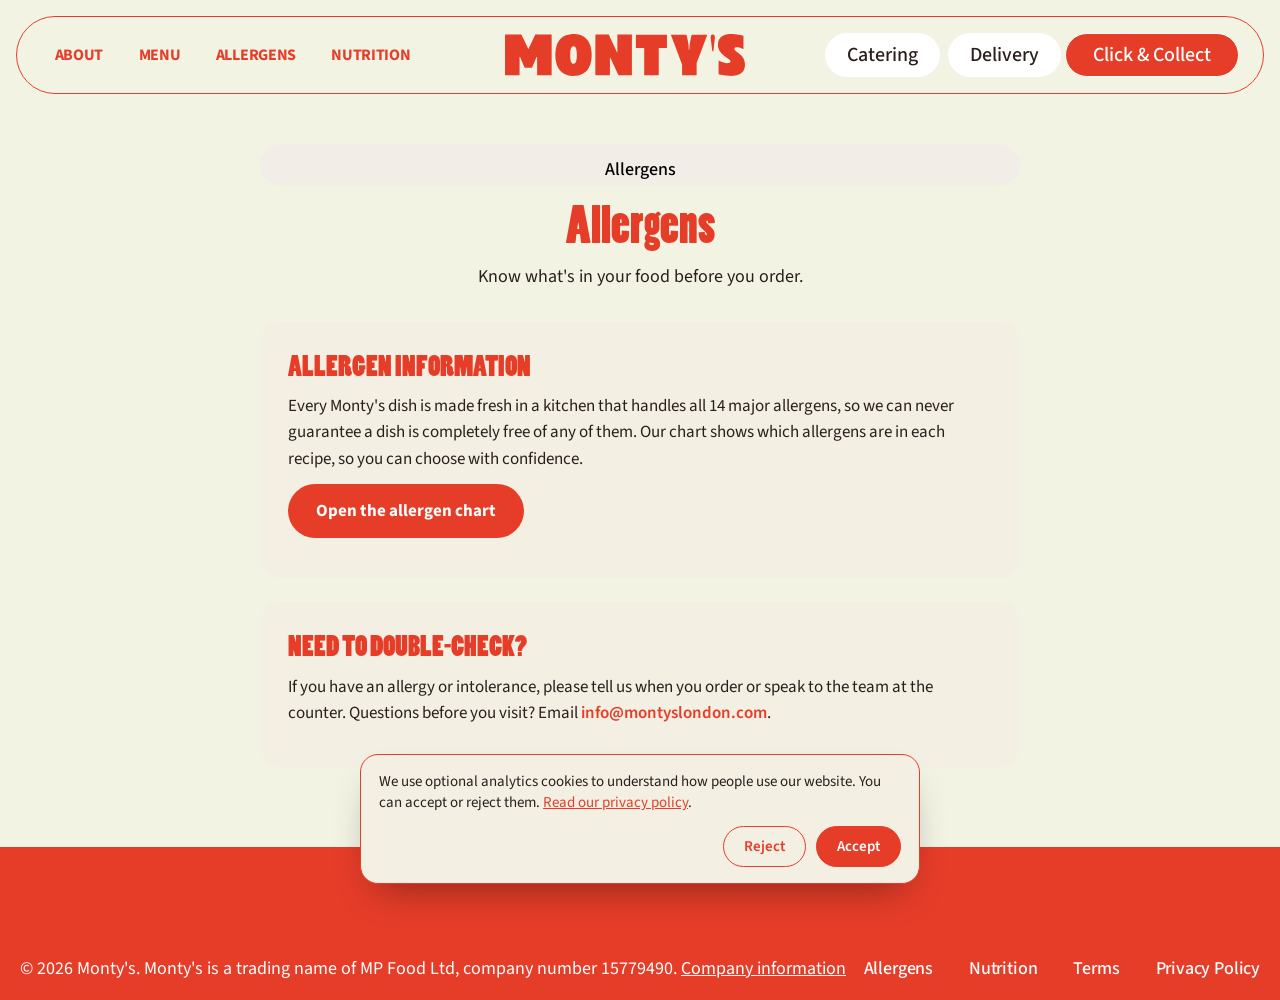
==== allergens/index.html @ e6eb2be4 "Menu cards: uniform text area per tab, no clipping; Protein Box names per canon Co-Authored-By: Clau" ====
<!DOCTYPE html><!-- Last Published: Fri Oct 02 2026 08:42:16 GMT+0000 (Coordinated Universal Time) --><html data-wf-domain="www.montyslondon.com" data-wf-page="6a4a8c13bf274d9b9eeff1fe" data-wf-site="6a4a8c11bf274d9b9eeff109" lang="en-GB"><head><meta charset="utf-8"/><link href="https://cdn.prod.website-files.com" rel="preconnect" crossorigin="anonymous"/><title>Allergens | Monty's London</title><meta content="Allergens | Monty's London" property="og:title"/><meta content="../assets/6a6286821e872b9a46ea1bc5_home-image.webp" property="og:image"/><meta content="Allergens | Monty's London" name="twitter:title"/><meta content="../assets/6a6286821e872b9a46ea1bc5_home-image.webp" name="twitter:image"/><meta content="width=device-width, initial-scale=1" name="viewport"/><link href="../css/montys-05b04e.shared.03fed3ed0.css" rel="stylesheet" type="text/css" crossorigin="anonymous"/><link href="https://fonts.googleapis.com" rel="preconnect"/><link href="https://fonts.gstatic.com" rel="preconnect" crossorigin="anonymous"/><script src="../js/webfont.js" type="text/javascript"></script><script type="text/javascript">WebFont.load({  google: {    families: ["Lora:300,400,500,600,700","Source Sans 3:300,400,500,600,700"]  }});</script><script type="text/javascript">!function(o,c){var n=c.documentElement,t=" w-mod-";n.className+=t+"js",("ontouchstart"in o||o.DocumentTouch&&c instanceof DocumentTouch)&&(n.className+=t+"touch")}(window,document);</script><link href="../assets/6a6284d49a79cf4764ff0b6f_fav.jpg" rel="icon" type="image/png" sizes="32x32" media="(prefers-color-scheme: light)"/><link href="../assets/6a6284d49a79cf4764ff0b6f_fav.jpg" rel="icon" type="image/png" sizes="32x32" media="(prefers-color-scheme: dark)"/><link href="../assets/6a6284d4b8faf139766be2f3_fav.jpg" rel="icon" type="image/png" sizes="48x48"/><link href="../assets/6a6284d41afa7e29f4d87898_fav.jpg" rel="apple-touch-icon" sizes="180x180"/><link href="../assets/6a6284d46aa575c0565fce74_fav.jpg" rel="icon" type="image/png" sizes="192x192"/><link href="../assets/6a6284d4532ec1dfcaa7101c_fav.jpg" rel="icon" type="image/png" sizes="512x512"/><!-- Google tag (gtag.js) -->
<script src="../js/montys-consent.js" defer></script>



<link rel="stylesheet" href="../css/lenis.css"><link rel="stylesheet" href="../css/montys-redesign.css?v=19">
<style>.montys-mail{color:inherit!important;text-decoration:underline}a[href^="https://421737966777399074"] .button-text{white-space:nowrap}</style><link rel="canonical" href="https://www.montyslondon.com/allergens/"/><meta name="description" content="Allergen information for every Monty's bowl, box and ciabatta, with a link to the full allergen chart."/><style>:root{--m-ink:#2A1F1D;--m-red:#E63D29;--m-body:"Source Sans 3",system-ui,sans-serif;--m-display:Poplar,Tahoma,sans-serif}.mp-head .tag-wrapper{margin-bottom:14px}body{background:#fff}.mp-section{padding-bottom:56px}
.mp-head{text-align:center;max-width:760px;margin:0 auto;padding:24px 0 8px}.mp-h1{color:#E63D29!important}.mp-sub{font-family:var(--m-body);font-size:18px;line-height:1.5;color:var(--m-ink);margin:12px 0 0}
.mp-card{max-width:760px;margin:24px auto;background:#F3EFE2;border-radius:20px;padding:28px 28px;font-family:var(--m-body);color:var(--m-ink);font-size:17px;line-height:1.55}.mp-card h2{font-family:var(--m-display);color:#E63D29;font-size:28px;margin:0 0 10px;font-weight:400;text-transform:uppercase}.mp-card p{margin:0 0 12px}.mp-card a.mp-btn{display:inline-block;background:#E63D29;color:#fff;font-weight:700;padding:14px 28px;border-radius:999px;text-decoration:none}.mp-card a.mp-btn:hover{background:#2A1F1D}.mp-mail{color:#E63D29;font-weight:600}</style></head><body><div class="page-wrapper"><div data-collapse="medium" data-animation="default" data-duration="400" data-w-id="f897f26a-8546-247b-b4a8-d0c3ef27128e" data-easing="ease" data-easing2="ease" role="banner" class="navber w-nav"><div class="nav-link-block"><nav role="navigation" class="nav-menu w-nav-menu"><div class="nav-menu-wrp"><a href="../#About" class="nav-link w-nav-link">About</a><a href="../#Menu" class="nav-link w-nav-link">Menu</a><a href="../allergens/" class="nav-link w-nav-link">Allergens</a><a href="../nutrition/" class="nav-link w-nav-link">Nutrition</a><div class="nav-button-wrapper is-mobile-copy"><a button="" data-w-id="8ba81a5c-acad-8680-7c35-f637f0497284" href="https://montys.slerp.com/order/browse" target="_blank" class="primary-button border-white-7 w-inline-block"><div class="button-text-wrp border-white-8"><div button-text="" class="button-text border-white-9">Catering</div></div></a><a button="" href="https://deliveroo.co.uk/menu/london/bankside/montys-southwark-street" target="_blank" class="primary-button border-white-7 w-inline-block"><div class="button-text-wrp border-white-8"><div button-text="" class="button-text border-white-9">Delivery</div></div></a></div></div></nav><div class="nav-left-wrapper"><a href="../" aria-label="Nav Logo Link" class="nav-link w-inline-block"><img loading="lazy" src="../assets/6a4e0a01f6770c232abd76d9_Logo.svg" alt="" class="nav-logo"/></a></div><div class="nav-right-wrapper"><div class="nav-button-wrapper"><a button="" data-w-id="66686d3c-4f2f-c1f3-4b31-8f0039542478" href="https://montys.slerp.com/order/browse" target="_blank" class="primary-button border-white-4 w-inline-block"><div class="button-text-wrp border-white-5"><div button-text="" class="button-text border-white-6">Catering</div></div></a><a button="" href="https://deliveroo.co.uk/menu/london/bankside/montys-southwark-street" target="_blank" class="primary-button border-white-4 w-inline-block"><div class="button-text-wrp border-white-5"><div button-text="" class="button-text border-white-6">Delivery</div></div></a></div><div><a button="" data-w-id="f897f26a-8546-247b-b4a8-d0c3ef2712a6" href="https://421737966777399074.square.site/" target="_blank" class="catering-button border-white w-inline-block"><div class="button-text-wrp border-white-2"><div button-text="" class="button-text border-white-3">Click &amp; Collect</div></div></a></div><div class="hamburger w-nav-button"><div class="top-bar"></div><div class="middle-bar"></div><div class="bottom-bar"></div></div></div></div></div><section class="hero-section"><div class="container"><div class="mp-head"><div class="tag-wrapper"><div class="text-m weight-medium">Allergens</div></div><h1 class="heading-style-01 mp-h1">Allergens</h1><p class="mp-sub">Know what's in your food before you order.</p></div></div></section><section class="mp-section"><div class="container"><div class="mp-card"><h2>Allergen information</h2><p>Every Monty's dish is made fresh in a kitchen that handles all 14 major allergens, so we can never guarantee a dish is completely free of any of them. Our chart shows which allergens are in each recipe, so you can choose with confidence.</p><p><a class="mp-btn" href="https://mopsmanual.github.io/Montys-allergen/" target="_blank" rel="noopener">Open the allergen chart</a></p></div><div class="mp-card"><h2>Need to double-check?</h2><p>If you have an allergy or intolerance, please tell us when you order or speak to the team at the counter. Questions before you visit? Email <a class="mp-mail" href="mailto:info@montyslondon.com">info@montyslondon.com</a>.</p></div></div></section></div><section class="footer-section"><div class="footer-main-block"><div class="footer_bottom-wrapper"><div id="w-node-_11acf7ae-c5a6-b0e9-065a-ee93a761439f-9eeff1fe" class="footer_credit-text">© 2026 Monty&#x27;s. Monty&#x27;s is a trading name of MP Food Ltd, company number 15779490. <a href="../utility-pages/legal/#company" class="montys-mail">Company information</a></div><div class="w-layout-grid footer_legal-list"><a href="../allergens/" class="footer-link bottom">Allergens</a><a href="../nutrition/" class="footer-link bottom">Nutrition</a><a href="../utility-pages/legal/#terms" class="footer-link bottom">Terms</a><a href="../utility-pages/legal/#privacy" class="footer-link bottom">Privacy Policy</a></div></div></div></section><script src="../js/8e987863_jquery-3.5.1.min.dc5e7f18c8.js" type="text/javascript" crossorigin="anonymous"></script><script src="../js/montys-05b04e.schunk.b243a97fed2d3524.js" type="text/javascript" crossorigin="anonymous"></script><script src="../js/montys-05b04e.schunk.718334b2ad76886c.js" type="text/javascript" crossorigin="anonymous"></script><script src="../js/montys-05b04e.df7af130.8a123171f4dd056c.js" type="text/javascript" crossorigin="anonymous"></script><script src="../js/lenis.min.js"></script>

<script>
// Initialize Lenis
const lenis = new Lenis({
	lerp: 0.1,
});

// Listen for the scroll event and log the event data
lenis.on('scroll', (e) => {
  console.log(e);
});

// Use requestAnimationFrame to continuously update the scroll
function raf(time) {
  lenis.raf(time);
  requestAnimationFrame(raf);
}

requestAnimationFrame(raf);
</script>
</body></html>
---- css/montys-05b04e.shared.03fed3ed0.css ----
html {
  -webkit-text-size-adjust: 100%;
  -ms-text-size-adjust: 100%;
  font-family: sans-serif;
}

body {
  margin: 0;
}

article, aside, details, figcaption, figure, footer, header, hgroup, main, menu, nav, section, summary {
  display: block;
}

audio, canvas, progress, video {
  vertical-align: baseline;
  display: inline-block;
}

audio:not([controls]) {
  height: 0;
  display: none;
}

[hidden], template {
  display: none;
}

a {
  background-color: #0000;
}

a:active, a:hover {
  outline: 0;
}

abbr[title] {
  border-bottom: 1px dotted;
}

b, strong {
  font-weight: bold;
}

dfn {
  font-style: italic;
}

h1 {
  margin: .67em 0;
  font-size: 2em;
}

mark {
  color: #000;
  background: #ff0;
}

small {
  font-size: 80%;
}

sub, sup {
  vertical-align: baseline;
  font-size: 75%;
  line-height: 0;
  position: relative;
}

sup {
  top: -.5em;
}

sub {
  bottom: -.25em;
}

img {
  border: 0;
}

svg:not(:root) {
  overflow: hidden;
}

hr {
  box-sizing: content-box;
  height: 0;
}

pre {
  overflow: auto;
}

code, kbd, pre, samp {
  font-family: monospace;
  font-size: 1em;
}

button, input, optgroup, select, textarea {
  color: inherit;
  font: inherit;
  margin: 0;
}

button {
  overflow: visible;
}

button, select {
  text-transform: none;
}

button, html input[type="button"], input[type="reset"] {
  -webkit-appearance: button;
  cursor: pointer;
}

button[disabled], html input[disabled] {
  cursor: default;
}

button::-moz-focus-inner, input::-moz-focus-inner {
  border: 0;
  padding: 0;
}

input {
  line-height: normal;
}

input[type="checkbox"], input[type="radio"] {
  box-sizing: border-box;
  padding: 0;
}

input[type="number"]::-webkit-inner-spin-button, input[type="number"]::-webkit-outer-spin-button {
  height: auto;
}

input[type="search"] {
  -webkit-appearance: none;
}

input[type="search"]::-webkit-search-cancel-button, input[type="search"]::-webkit-search-decoration {
  -webkit-appearance: none;
}

legend {
  border: 0;
  padding: 0;
}

textarea {
  overflow: auto;
}

optgroup {
  font-weight: bold;
}

table {
  border-collapse: collapse;
  border-spacing: 0;
}

td, th {
  padding: 0;
}

@font-face {
  font-family: webflow-icons;
  src: url("[data-uri]") format("truetype");
  font-weight: normal;
  font-style: normal;
}

[class^="w-icon-"], [class*=" w-icon-"] {
  speak: none;
  font-variant: normal;
  text-transform: none;
  -webkit-font-smoothing: antialiased;
  -moz-osx-font-smoothing: grayscale;
  font-style: normal;
  font-weight: normal;
  line-height: 1;
  font-family: webflow-icons !important;
}

.w-icon-slider-right:before {
  content: "";
}

.w-icon-slider-left:before {
  content: "";
}

.w-icon-nav-menu:before {
  content: "";
}

.w-icon-arrow-down:before, .w-icon-dropdown-toggle:before {
  content: "";
}

.w-icon-file-upload-remove:before {
  content: "";
}

.w-icon-file-upload-icon:before {
  content: "";
}

* {
  box-sizing: border-box;
}

html {
  height: 100%;
}

body {
  color: #333;
  background-color: #fff;
  min-height: 100%;
  margin: 0;
  font-family: Arial, sans-serif;
  font-size: 14px;
  line-height: 20px;
}

img {
  vertical-align: middle;
  max-width: 100%;
  display: inline-block;
}

html.w-mod-touch * {
  background-attachment: scroll !important;
}

.w-block {
  display: block;
}

.w-inline-block {
  max-width: 100%;
  display: inline-block;
}

.w-clearfix:before, .w-clearfix:after {
  content: " ";
  grid-area: 1 / 1 / 2 / 2;
  display: table;
}

.w-clearfix:after {
  clear: both;
}

.w-hidden {
  display: none;
}

.w-button {
  color: #fff;
  line-height: inherit;
  cursor: pointer;
  background-color: #3898ec;
  border: 0;
  border-radius: 0;
  padding: 9px 15px;
  text-decoration: none;
  display: inline-block;
}

input.w-button {
  -webkit-appearance: button;
}

:where(button.w-popover-trigger) {
  color: inherit;
  cursor: pointer;
  font: inherit;
  line-height: inherit;
  text-align: inherit;
  -webkit-text-decoration: inherit;
  text-decoration: inherit;
  background-color: #0000;
  border: 0;
  margin: 0;
  padding: 0;
}

.w-popover {
  position-anchor: none;
}

.w-popover[popover]:not(:popover-open) {
  display: none;
}

html[data-w-dynpage] [data-w-cloak] {
  color: #0000 !important;
}

.w-code-block {
  margin: unset;
}

pre.w-code-block code {
  all: inherit;
}

pre.w-code-block code > span {
  display: block !important;
}

.w-optimization {
  display: contents;
}

.w-webflow-badge, .w-webflow-badge > img {
  box-sizing: unset;
  width: unset;
  height: unset;
  max-height: unset;
  max-width: unset;
  min-height: unset;
  min-width: unset;
  margin: unset;
  padding: unset;
  float: unset;
  clear: unset;
  border: unset;
  border-radius: unset;
  background: unset;
  background-image: unset;
  background-position: unset;
  background-size: unset;
  background-repeat: unset;
  background-origin: unset;
  background-clip: unset;
  background-attachment: unset;
  background-color: unset;
  box-shadow: unset;
  transform: unset;
  direction: unset;
  font-family: unset;
  font-weight: unset;
  color: unset;
  font-size: unset;
  line-height: unset;
  font-style: unset;
  font-variant: unset;
  text-align: unset;
  letter-spacing: unset;
  -webkit-text-decoration: unset;
  text-decoration: unset;
  text-indent: unset;
  text-transform: unset;
  list-style-type: unset;
  text-shadow: unset;
  vertical-align: unset;
  cursor: unset;
  white-space: unset;
  word-break: unset;
  word-spacing: unset;
  word-wrap: unset;
  transition: unset;
}

.w-webflow-badge {
  white-space: nowrap;
  cursor: pointer;
  box-shadow: 0 0 0 1px #0000001a, 0 1px 3px #0000001a;
  visibility: visible !important;
  opacity: 1 !important;
  z-index: 2147483647 !important;
  color: #aaadb0 !important;
  width: auto !important;
  height: auto !important;
  overflow: unset !important;
  background-color: #fff !important;
  border-radius: 3px !important;
  margin: 0 !important;
  padding: 6px !important;
  font-size: 12px !important;
  line-height: 14px !important;
  text-decoration: none !important;
  display: inline-block !important;
  position: fixed !important;
  inset: auto 12px 12px auto !important;
  transform: none !important;
}

.w-webflow-badge > img {
  position: unset;
  visibility: unset !important;
  opacity: 1 !important;
  vertical-align: middle !important;
  display: inline-block !important;
}

h1, h2, h3, h4, h5, h6 {
  margin-bottom: 10px;
  font-weight: bold;
}

h1 {
  margin-top: 20px;
  font-size: 38px;
  line-height: 44px;
}

h2 {
  margin-top: 20px;
  font-size: 32px;
  line-height: 36px;
}

h3 {
  margin-top: 20px;
  font-size: 24px;
  line-height: 30px;
}

h4 {
  margin-top: 10px;
  font-size: 18px;
  line-height: 24px;
}

h5 {
  margin-top: 10px;
  font-size: 14px;
  line-height: 20px;
}

h6 {
  margin-top: 10px;
  font-size: 12px;
  line-height: 18px;
}

p {
  margin-top: 0;
  margin-bottom: 10px;
}

blockquote {
  border-left: 5px solid #e2e2e2;
  margin: 0 0 10px;
  padding: 10px 20px;
  font-size: 18px;
  line-height: 22px;
}

figure {
  margin: 0 0 10px;
}

figcaption {
  text-align: center;
  margin-top: 5px;
}

ul, ol {
  margin-top: 0;
  margin-bottom: 10px;
  padding-left: 40px;
}

.w-list-unstyled {
  padding-left: 0;
  list-style: none;
}

.w-embed:before, .w-embed:after {
  content: " ";
  grid-area: 1 / 1 / 2 / 2;
  display: table;
}

.w-embed:after {
  clear: both;
}

.w-video {
  width: 100%;
  padding: 0;
  position: relative;
}

.w-video iframe, .w-video object, .w-video embed {
  border: none;
  width: 100%;
  height: 100%;
  position: absolute;
  top: 0;
  left: 0;
}

fieldset {
  border: 0;
  margin: 0;
  padding: 0;
}

button, [type="button"], [type="reset"] {
  cursor: pointer;
  -webkit-appearance: button;
  border: 0;
}

.w-form {
  margin: 0 0 15px;
}

.w-form-done {
  text-align: center;
  background-color: #ddd;
  padding: 20px;
  display: none;
}

.w-form-fail {
  background-color: #ffdede;
  margin-top: 10px;
  padding: 10px;
  display: none;
}

label {
  margin-bottom: 5px;
  font-weight: bold;
  display: block;
}

.w-input, .w-select {
  color: #333;
  vertical-align: middle;
  background-color: #fff;
  border: 1px solid #ccc;
  width: 100%;
  height: 38px;
  margin-bottom: 10px;
  padding: 8px 12px;
  font-size: 14px;
  line-height: 1.42857;
  display: block;
}

.w-input::placeholder, .w-select::placeholder {
  color: #999;
}

.w-input:focus, .w-select:focus {
  border-color: #3898ec;
  outline: 0;
}

.w-input[disabled], .w-select[disabled], .w-input[readonly], .w-select[readonly], fieldset[disabled] .w-input, fieldset[disabled] .w-select {
  cursor: not-allowed;
}

.w-input[disabled]:not(.w-input-disabled), .w-select[disabled]:not(.w-input-disabled), .w-input[readonly], .w-select[readonly], fieldset[disabled]:not(.w-input-disabled) .w-input, fieldset[disabled]:not(.w-input-disabled) .w-select {
  background-color: #eee;
}

textarea.w-input, textarea.w-select {
  height: auto;
}

.w-select {
  background-color: #f3f3f3;
}

.w-select[multiple] {
  height: auto;
}

.w-form-label {
  cursor: pointer;
  margin-bottom: 0;
  font-weight: normal;
  display: inline-block;
}

.w-radio {
  margin-bottom: 5px;
  padding-left: 20px;
  display: block;
}

.w-radio:before, .w-radio:after {
  content: " ";
  grid-area: 1 / 1 / 2 / 2;
  display: table;
}

.w-radio:after {
  clear: both;
}

.w-radio-input {
  float: left;
  margin: 3px 0 0 -20px;
  line-height: normal;
}

.w-file-upload {
  margin-bottom: 10px;
  display: block;
}

.w-file-upload-input {
  opacity: 0;
  z-index: -100;
  width: .1px;
  height: .1px;
  position: absolute;
  overflow: hidden;
}

.w-file-upload-default, .w-file-upload-uploading, .w-file-upload-success {
  color: #333;
  display: inline-block;
}

.w-file-upload-error {
  margin-top: 10px;
  display: block;
}

.w-file-upload-default.w-hidden, .w-file-upload-uploading.w-hidden, .w-file-upload-error.w-hidden, .w-file-upload-success.w-hidden {
  display: none;
}

.w-file-upload-uploading-btn {
  cursor: pointer;
  background-color: #fafafa;
  border: 1px solid #ccc;
  margin: 0;
  padding: 8px 12px;
  font-size: 14px;
  font-weight: normal;
  display: flex;
}

.w-file-upload-file {
  background-color: #fafafa;
  border: 1px solid #ccc;
  flex-grow: 1;
  justify-content: space-between;
  margin: 0;
  padding: 8px 9px 8px 11px;
  display: flex;
}

.w-file-upload-file-name {
  font-size: 14px;
  font-weight: normal;
  display: block;
}

.w-file-remove-link {
  cursor: pointer;
  width: auto;
  height: auto;
  margin-top: 3px;
  margin-left: 10px;
  padding: 3px;
  display: block;
}

.w-icon-file-upload-remove {
  margin: auto;
  font-size: 10px;
}

.w-file-upload-error-msg {
  color: #ea384c;
  padding: 2px 0;
  display: inline-block;
}

.w-file-upload-info {
  padding: 0 12px;
  line-height: 38px;
  display: inline-block;
}

.w-file-upload-label {
  cursor: pointer;
  background-color: #fafafa;
  border: 1px solid #ccc;
  margin: 0;
  padding: 8px 12px;
  font-size: 14px;
  font-weight: normal;
  display: inline-block;
}

.w-icon-file-upload-icon, .w-icon-file-upload-uploading {
  width: 20px;
  margin-right: 8px;
  display: inline-block;
}

.w-icon-file-upload-uploading {
  height: 20px;
}

.w-container {
  max-width: 940px;
  margin-left: auto;
  margin-right: auto;
}

.w-container:before, .w-container:after {
  content: " ";
  grid-area: 1 / 1 / 2 / 2;
  display: table;
}

.w-container:after {
  clear: both;
}

.w-container .w-row {
  margin-left: -10px;
  margin-right: -10px;
}

.w-row:before, .w-row:after {
  content: " ";
  grid-area: 1 / 1 / 2 / 2;
  display: table;
}

.w-row:after {
  clear: both;
}

.w-row .w-row {
  margin-left: 0;
  margin-right: 0;
}

.w-col {
  float: left;
  width: 100%;
  min-height: 1px;
  padding-left: 10px;
  padding-right: 10px;
  position: relative;
}

.w-col .w-col {
  padding-left: 0;
  padding-right: 0;
}

.w-col-1 {
  width: 8.33333%;
}

.w-col-2 {
  width: 16.6667%;
}

.w-col-3 {
  width: 25%;
}

.w-col-4 {
  width: 33.3333%;
}

.w-col-5 {
  width: 41.6667%;
}

.w-col-6 {
  width: 50%;
}

.w-col-7 {
  width: 58.3333%;
}

.w-col-8 {
  width: 66.6667%;
}

.w-col-9 {
  width: 75%;
}

.w-col-10 {
  width: 83.3333%;
}

.w-col-11 {
  width: 91.6667%;
}

.w-col-12 {
  width: 100%;
}

.w-hidden-main {
  display: none !important;
}

@media screen and (max-width: 991px) {
  .w-container {
    max-width: 728px;
  }

  .w-hidden-main {
    display: inherit !important;
  }

  .w-hidden-medium {
    display: none !important;
  }

  .w-col-medium-1 {
    width: 8.33333%;
  }

  .w-col-medium-2 {
    width: 16.6667%;
  }

  .w-col-medium-3 {
    width: 25%;
  }

  .w-col-medium-4 {
    width: 33.3333%;
  }

  .w-col-medium-5 {
    width: 41.6667%;
  }

  .w-col-medium-6 {
    width: 50%;
  }

  .w-col-medium-7 {
    width: 58.3333%;
  }

  .w-col-medium-8 {
    width: 66.6667%;
  }

  .w-col-medium-9 {
    width: 75%;
  }

  .w-col-medium-10 {
    width: 83.3333%;
  }

  .w-col-medium-11 {
    width: 91.6667%;
  }

  .w-col-medium-12 {
    width: 100%;
  }

  .w-col-stack {
    width: 100%;
    left: auto;
    right: auto;
  }
}

@media screen and (max-width: 767px) {
  .w-hidden-main, .w-hidden-medium {
    display: inherit !important;
  }

  .w-hidden-small {
    display: none !important;
  }

  .w-row, .w-container .w-row {
    margin-left: 0;
    margin-right: 0;
  }

  .w-col {
    width: 100%;
    left: auto;
    right: auto;
  }

  .w-col-small-1 {
    width: 8.33333%;
  }

  .w-col-small-2 {
    width: 16.6667%;
  }

  .w-col-small-3 {
    width: 25%;
  }

  .w-col-small-4 {
    width: 33.3333%;
  }

  .w-col-small-5 {
    width: 41.6667%;
  }

  .w-col-small-6 {
    width: 50%;
  }

  .w-col-small-7 {
    width: 58.3333%;
  }

  .w-col-small-8 {
    width: 66.6667%;
  }

  .w-col-small-9 {
    width: 75%;
  }

  .w-col-small-10 {
    width: 83.3333%;
  }

  .w-col-small-11 {
    width: 91.6667%;
  }

  .w-col-small-12 {
    width: 100%;
  }
}

@media screen and (max-width: 479px) {
  .w-container {
    max-width: none;
  }

  .w-hidden-main, .w-hidden-medium, .w-hidden-small {
    display: inherit !important;
  }

  .w-hidden-tiny {
    display: none !important;
  }

  .w-col {
    width: 100%;
  }

  .w-col-tiny-1 {
    width: 8.33333%;
  }

  .w-col-tiny-2 {
    width: 16.6667%;
  }

  .w-col-tiny-3 {
    width: 25%;
  }

  .w-col-tiny-4 {
    width: 33.3333%;
  }

  .w-col-tiny-5 {
    width: 41.6667%;
  }

  .w-col-tiny-6 {
    width: 50%;
  }

  .w-col-tiny-7 {
    width: 58.3333%;
  }

  .w-col-tiny-8 {
    width: 66.6667%;
  }

  .w-col-tiny-9 {
    width: 75%;
  }

  .w-col-tiny-10 {
    width: 83.3333%;
  }

  .w-col-tiny-11 {
    width: 91.6667%;
  }

  .w-col-tiny-12 {
    width: 100%;
  }
}

.w-widget {
  position: relative;
}

.w-widget-map {
  width: 100%;
  height: 400px;
}

.w-widget-map label {
  width: auto;
  display: inline;
}

.w-widget-map img {
  max-width: inherit;
}

.w-widget-map .gm-style-iw {
  text-align: center;
}

.w-widget-map .gm-style-iw > button {
  display: none !important;
}

.w-widget-twitter {
  overflow: hidden;
}

.w-widget-twitter-count-shim {
  vertical-align: top;
  text-align: center;
  background: #fff;
  border: 1px solid #758696;
  border-radius: 3px;
  width: 28px;
  height: 20px;
  display: inline-block;
  position: relative;
}

.w-widget-twitter-count-shim * {
  pointer-events: none;
  -webkit-user-select: none;
  user-select: none;
}

.w-widget-twitter-count-shim .w-widget-twitter-count-inner {
  text-align: center;
  color: #999;
  font-family: serif;
  font-size: 15px;
  line-height: 12px;
  position: relative;
}

.w-widget-twitter-count-shim .w-widget-twitter-count-clear {
  display: block;
  position: relative;
}

.w-widget-twitter-count-shim.w--large {
  width: 36px;
  height: 28px;
}

.w-widget-twitter-count-shim.w--large .w-widget-twitter-count-inner {
  font-size: 18px;
  line-height: 18px;
}

.w-widget-twitter-count-shim:not(.w--vertical) {
  margin-left: 5px;
  margin-right: 8px;
}

.w-widget-twitter-count-shim:not(.w--vertical).w--large {
  margin-left: 6px;
}

.w-widget-twitter-count-shim:not(.w--vertical):before, .w-widget-twitter-count-shim:not(.w--vertical):after {
  content: " ";
  pointer-events: none;
  border: solid #0000;
  width: 0;
  height: 0;
  position: absolute;
  top: 50%;
  left: 0;
}

.w-widget-twitter-count-shim:not(.w--vertical):before {
  border-width: 4px;
  border-color: #75869600 #5d6c7b #75869600 #75869600;
  margin-top: -4px;
  margin-left: -9px;
}

.w-widget-twitter-count-shim:not(.w--vertical).w--large:before {
  border-width: 5px;
  margin-top: -5px;
  margin-left: -10px;
}

.w-widget-twitter-count-shim:not(.w--vertical):after {
  border-width: 4px;
  border-color: #fff0 #fff #fff0 #fff0;
  margin-top: -4px;
  margin-left: -8px;
}

.w-widget-twitter-count-shim:not(.w--vertical).w--large:after {
  border-width: 5px;
  margin-top: -5px;
  margin-left: -9px;
}

.w-widget-twitter-count-shim.w--vertical {
  width: 61px;
  height: 33px;
  margin-bottom: 8px;
}

.w-widget-twitter-count-shim.w--vertical:before, .w-widget-twitter-count-shim.w--vertical:after {
  content: " ";
  pointer-events: none;
  border: solid #0000;
  width: 0;
  height: 0;
  position: absolute;
  top: 100%;
  left: 50%;
}

.w-widget-twitter-count-shim.w--vertical:before {
  border-width: 5px;
  border-color: #5d6c7b #75869600 #75869600;
  margin-left: -5px;
}

.w-widget-twitter-count-shim.w--vertical:after {
  border-width: 4px;
  border-color: #fff #fff0 #fff0;
  margin-left: -4px;
}

.w-widget-twitter-count-shim.w--vertical .w-widget-twitter-count-inner {
  font-size: 18px;
  line-height: 22px;
}

.w-widget-twitter-count-shim.w--vertical.w--large {
  width: 76px;
}

.w-background-video {
  color: #fff;
  height: 500px;
  position: relative;
  overflow: hidden;
}

.w-background-video > video {
  object-fit: cover;
  z-index: -100;
  background-position: 50%;
  background-size: cover;
  width: 100%;
  height: 100%;
  margin: auto;
  position: absolute;
  inset: -100%;
}

.w-background-video > video::-webkit-media-controls-start-playback-button {
  -webkit-appearance: none;
  display: none !important;
}

.w-background-video--control {
  background-color: #0000;
  padding: 0;
  position: absolute;
  bottom: 1em;
  right: 1em;
}

.w-background-video--control > [hidden] {
  display: none !important;
}

.w-slider {
  text-align: center;
  clear: both;
  -webkit-tap-highlight-color: #0000;
  tap-highlight-color: #0000;
  background: #ddd;
  height: 300px;
  position: relative;
}

.w-slider-mask {
  z-index: 1;
  white-space: nowrap;
  height: 100%;
  display: block;
  position: relative;
  left: 0;
  right: 0;
  overflow: hidden;
}

.w-slide {
  vertical-align: top;
  white-space: normal;
  text-align: left;
  width: 100%;
  height: 100%;
  display: inline-block;
  position: relative;
}

.w-slider-nav {
  z-index: 2;
  text-align: center;
  -webkit-tap-highlight-color: #0000;
  tap-highlight-color: #0000;
  height: 40px;
  margin: auto;
  padding-top: 10px;
  position: absolute;
  inset: auto 0 0;
}

.w-slider-nav.w-round > div {
  border-radius: 100%;
}

.w-slider-nav.w-num > div {
  width: auto;
  height: auto;
  font-size: inherit;
  line-height: inherit;
  padding: .2em .5em;
}

.w-slider-nav.w-shadow > div {
  box-shadow: 0 0 3px #3336;
}

.w-slider-nav-invert {
  color: #fff;
}

.w-slider-nav-invert > div {
  background-color: #2226;
}

.w-slider-nav-invert > div.w-active {
  background-color: #222;
}

.w-slider-dot {
  cursor: pointer;
  background-color: #fff6;
  width: 1em;
  height: 1em;
  margin: 0 3px .5em;
  transition: background-color .1s, color .1s;
  display: inline-block;
  position: relative;
}

.w-slider-dot.w-active {
  background-color: #fff;
}

.w-slider-dot:focus {
  outline: none;
  box-shadow: 0 0 0 2px #fff;
}

.w-slider-dot:focus.w-active {
  box-shadow: none;
}

.w-slider-arrow-left, .w-slider-arrow-right {
  cursor: pointer;
  color: #fff;
  -webkit-tap-highlight-color: #0000;
  tap-highlight-color: #0000;
  -webkit-user-select: none;
  user-select: none;
  width: 80px;
  margin: auto;
  font-size: 40px;
  position: absolute;
  inset: 0;
  overflow: hidden;
}

.w-slider-arrow-left [class^="w-icon-"], .w-slider-arrow-right [class^="w-icon-"], .w-slider-arrow-left [class*=" w-icon-"], .w-slider-arrow-right [class*=" w-icon-"] {
  position: absolute;
}

.w-slider-arrow-left:focus, .w-slider-arrow-right:focus {
  outline: 0;
}

.w-slider-arrow-left {
  z-index: 3;
  right: auto;
}

.w-slider-arrow-right {
  z-index: 4;
  left: auto;
}

.w-icon-slider-left, .w-icon-slider-right {
  width: 1em;
  height: 1em;
  margin: auto;
  inset: 0;
}

.w-slider-aria-label {
  clip: rect(0 0 0 0);
  border: 0;
  width: 1px;
  height: 1px;
  margin: -1px;
  padding: 0;
  position: absolute;
  overflow: hidden;
}

.w-slider-force-show {
  display: block !important;
}

.w-dropdown {
  text-align: left;
  z-index: 900;
  margin-left: auto;
  margin-right: auto;
  display: inline-block;
  position: relative;
}

.w-dropdown-btn, .w-dropdown-toggle, .w-dropdown-link {
  vertical-align: top;
  color: #222;
  text-align: left;
  white-space: nowrap;
  margin-left: auto;
  margin-right: auto;
  padding: 20px;
  text-decoration: none;
  position: relative;
}

.w-dropdown-toggle {
  -webkit-user-select: none;
  user-select: none;
  cursor: pointer;
  padding-right: 40px;
  display: inline-block;
}

.w-dropdown-toggle:focus {
  outline: 0;
}

.w-icon-dropdown-toggle {
  width: 1em;
  height: 1em;
  margin: auto 20px auto auto;
  position: absolute;
  top: 0;
  bottom: 0;
  right: 0;
}

.w-dropdown-list {
  background: #ddd;
  min-width: 100%;
  display: none;
  position: absolute;
}

.w-dropdown-list.w--open {
  display: block;
}

.w-dropdown-link {
  color: #222;
  padding: 10px 20px;
  display: block;
}

.w-dropdown-link.w--current {
  color: #0082f3;
}

.w-dropdown-link:focus {
  outline: 0;
}

.w-lightbox-backdrop {
  cursor: auto;
  letter-spacing: normal;
  text-indent: 0;
  text-shadow: none;
  text-transform: none;
  visibility: visible;
  white-space: normal;
  word-break: normal;
  word-spacing: normal;
  word-wrap: normal;
  color: #fff;
  text-align: center;
  z-index: 2000;
  opacity: 0;
  -webkit-user-select: none;
  -moz-user-select: none;
  -webkit-tap-highlight-color: transparent;
  background: #000000e6;
  outline: 0;
  font-family: Helvetica Neue, Helvetica, Ubuntu, Segoe UI, Verdana, sans-serif;
  font-size: 17px;
  font-style: normal;
  font-weight: 300;
  line-height: 1.2;
  list-style: disc;
  position: fixed;
  inset: 0;
  -webkit-transform: translate(0);
}

.w-lightbox-backdrop, .w-lightbox-container {
  -webkit-overflow-scrolling: touch;
  height: 100%;
  overflow: auto;
}

.w-lightbox-content {
  height: 100vh;
  position: relative;
  overflow: hidden;
}

.w-lightbox-view {
  opacity: 0;
  width: 100vw;
  height: 100vh;
  position: absolute;
}

.w-lightbox-view:before {
  content: "";
  height: 100vh;
}

.w-lightbox-group, .w-lightbox-group .w-lightbox-view, .w-lightbox-group .w-lightbox-view:before {
  height: 86vh;
}

.w-lightbox-frame, .w-lightbox-view:before {
  vertical-align: middle;
  display: inline-block;
}

.w-lightbox-figure {
  margin: 0;
  position: relative;
}

.w-lightbox-group .w-lightbox-figure {
  cursor: pointer;
}

.w-lightbox-img {
  width: auto;
  max-width: none;
  height: auto;
}

.w-lightbox-image {
  float: none;
  max-width: 100vw;
  max-height: 100vh;
  display: block;
}

.w-lightbox-group .w-lightbox-image {
  max-height: 86vh;
}

.w-lightbox-caption {
  text-align: left;
  text-overflow: ellipsis;
  white-space: nowrap;
  background: #0006;
  padding: .5em 1em;
  position: absolute;
  bottom: 0;
  left: 0;
  right: 0;
  overflow: hidden;
}

.w-lightbox-embed {
  width: 100%;
  height: 100%;
  position: absolute;
  inset: 0;
}

.w-lightbox-control {
  cursor: pointer;
  background-position: center;
  background-repeat: no-repeat;
  background-size: 24px;
  width: 4em;
  transition: all .3s;
  position: absolute;
  top: 0;
}

.w-lightbox-left {
  background-image: url("[data-uri]");
  display: none;
  bottom: 0;
  left: 0;
}

.w-lightbox-right {
  background-image: url("[data-uri]");
  display: none;
  bottom: 0;
  right: 0;
}

.w-lightbox-close {
  background-image: url("[data-uri]");
  background-size: 18px;
  height: 2.6em;
  right: 0;
}

.w-lightbox-strip {
  white-space: nowrap;
  padding: 0 1vh;
  line-height: 0;
  position: absolute;
  bottom: 0;
  left: 0;
  right: 0;
  overflow: auto hidden;
}

.w-lightbox-item {
  box-sizing: content-box;
  cursor: pointer;
  width: 10vh;
  padding: 2vh 1vh;
  display: inline-block;
  -webkit-transform: translate3d(0, 0, 0);
}

.w-lightbox-active {
  opacity: .3;
}

.w-lightbox-thumbnail {
  background: #222;
  height: 10vh;
  position: relative;
  overflow: hidden;
}

.w-lightbox-thumbnail-image {
  position: absolute;
  top: 0;
  left: 0;
}

.w-lightbox-thumbnail .w-lightbox-tall {
  width: 100%;
  top: 50%;
  transform: translate(0, -50%);
}

.w-lightbox-thumbnail .w-lightbox-wide {
  height: 100%;
  left: 50%;
  transform: translate(-50%);
}

.w-lightbox-spinner {
  box-sizing: border-box;
  border: 5px solid #0006;
  border-radius: 50%;
  width: 40px;
  height: 40px;
  margin-top: -20px;
  margin-left: -20px;
  animation: .8s linear infinite spin;
  position: absolute;
  top: 50%;
  left: 50%;
}

.w-lightbox-spinner:after {
  content: "";
  border: 3px solid #0000;
  border-bottom-color: #fff;
  border-radius: 50%;
  position: absolute;
  inset: -4px;
}

.w-lightbox-hide {
  display: none;
}

.w-lightbox-noscroll {
  overflow: hidden;
}

@media (min-width: 768px) {
  .w-lightbox-content {
    height: 96vh;
    margin-top: 2vh;
  }

  .w-lightbox-view, .w-lightbox-view:before {
    height: 96vh;
  }

  .w-lightbox-group, .w-lightbox-group .w-lightbox-view, .w-lightbox-group .w-lightbox-view:before {
    height: 84vh;
  }

  .w-lightbox-image {
    max-width: 96vw;
    max-height: 96vh;
  }

  .w-lightbox-group .w-lightbox-image {
    max-width: 82.3vw;
    max-height: 84vh;
  }

  .w-lightbox-left, .w-lightbox-right {
    opacity: .5;
    display: block;
  }

  .w-lightbox-close {
    opacity: .8;
  }

  .w-lightbox-control:hover {
    opacity: 1;
  }
}

.w-lightbox-inactive, .w-lightbox-inactive:hover {
  opacity: 0;
}

.w-richtext:before, .w-richtext:after {
  content: " ";
  grid-area: 1 / 1 / 2 / 2;
  display: table;
}

.w-richtext:after {
  clear: both;
}

.w-richtext[contenteditable="true"]:before, .w-richtext[contenteditable="true"]:after {
  white-space: initial;
}

.w-richtext ol, .w-richtext ul {
  overflow: hidden;
}

.w-richtext .w-richtext-figure-selected.w-richtext-figure-type-video div:after, .w-richtext .w-richtext-figure-selected[data-rt-type="video"] div:after, .w-richtext .w-richtext-figure-selected.w-richtext-figure-type-image div, .w-richtext .w-richtext-figure-selected[data-rt-type="image"] div {
  outline: 2px solid #2895f7;
}

.w-richtext figure.w-richtext-figure-type-video > div:after, .w-richtext figure[data-rt-type="video"] > div:after {
  content: "";
  display: none;
  position: absolute;
  inset: 0;
}

.w-richtext figure {
  max-width: 60%;
  position: relative;
}

.w-richtext figure > div:before {
  cursor: default !important;
}

.w-richtext figure img {
  width: 100%;
}

.w-richtext figure figcaption.w-richtext-figcaption-placeholder {
  opacity: .6;
}

.w-richtext figure div {
  color: #0000;
  font-size: 0;
}

.w-richtext figure.w-richtext-figure-type-image, .w-richtext figure[data-rt-type="image"] {
  display: table;
}

.w-richtext figure.w-richtext-figure-type-image > div, .w-richtext figure[data-rt-type="image"] > div {
  display: inline-block;
}

.w-richtext figure.w-richtext-figure-type-image > figcaption, .w-richtext figure[data-rt-type="image"] > figcaption {
  caption-side: bottom;
  display: table-caption;
}

.w-richtext figure.w-richtext-figure-type-video, .w-richtext figure[data-rt-type="video"] {
  width: 60%;
  height: 0;
}

.w-richtext figure.w-richtext-figure-type-video iframe, .w-richtext figure[data-rt-type="video"] iframe {
  width: 100%;
  height: 100%;
  position: absolute;
  top: 0;
  left: 0;
}

.w-richtext figure.w-richtext-figure-type-video > div, .w-richtext figure[data-rt-type="video"] > div {
  width: 100%;
}

.w-richtext figure.w-richtext-align-center {
  clear: both;
  margin-left: auto;
  margin-right: auto;
}

.w-richtext figure.w-richtext-align-center.w-richtext-figure-type-image > div, .w-richtext figure.w-richtext-align-center[data-rt-type="image"] > div {
  max-width: 100%;
}

.w-richtext figure.w-richtext-align-normal {
  clear: both;
}

.w-richtext figure.w-richtext-align-fullwidth {
  text-align: center;
  clear: both;
  width: 100%;
  max-width: 100%;
  margin-left: auto;
  margin-right: auto;
  display: block;
}

.w-richtext figure.w-richtext-align-fullwidth > div {
  padding-bottom: inherit;
  display: inline-block;
}

.w-richtext figure.w-richtext-align-fullwidth > figcaption {
  display: block;
}

.w-richtext figure.w-richtext-align-floatleft {
  float: left;
  clear: none;
  margin-right: 15px;
}

.w-richtext figure.w-richtext-align-floatright {
  float: right;
  clear: none;
  margin-left: 15px;
}

.w-nav {
  z-index: 1000;
  background: #ddd;
  position: relative;
}

.w-nav:before, .w-nav:after {
  content: " ";
  grid-area: 1 / 1 / 2 / 2;
  display: table;
}

.w-nav:after {
  clear: both;
}

.w-nav-brand {
  float: left;
  color: #333;
  text-decoration: none;
  position: relative;
}

.w-nav-link {
  vertical-align: top;
  color: #222;
  text-align: left;
  margin-left: auto;
  margin-right: auto;
  padding: 20px;
  text-decoration: none;
  display: inline-block;
  position: relative;
}

.w-nav-link.w--current {
  color: #0082f3;
}

.w-nav-menu {
  float: right;
  position: relative;
}

[data-nav-menu-open] {
  text-align: center;
  background: #c8c8c8;
  min-width: 200px;
  position: absolute;
  top: 100%;
  left: 0;
  right: 0;
  overflow: visible;
  display: block !important;
}

.w--nav-link-open {
  display: block;
  position: relative;
}

.w-nav-overlay {
  width: 100%;
  display: none;
  position: absolute;
  top: 100%;
  left: 0;
  right: 0;
  overflow: hidden;
}

.w-nav-overlay [data-nav-menu-open] {
  top: 0;
}

.w-nav[data-animation="over-left"] .w-nav-overlay {
  width: auto;
}

.w-nav[data-animation="over-left"] .w-nav-overlay, .w-nav[data-animation="over-left"] [data-nav-menu-open] {
  z-index: 1;
  top: 0;
  right: auto;
}

.w-nav[data-animation="over-right"] .w-nav-overlay {
  width: auto;
}

.w-nav[data-animation="over-right"] .w-nav-overlay, .w-nav[data-animation="over-right"] [data-nav-menu-open] {
  z-index: 1;
  top: 0;
  left: auto;
}

.w-nav-button {
  float: right;
  cursor: pointer;
  -webkit-tap-highlight-color: #0000;
  tap-highlight-color: #0000;
  -webkit-user-select: none;
  user-select: none;
  padding: 18px;
  font-size: 24px;
  display: none;
  position: relative;
}

.w-nav-button:focus {
  outline: 0;
}

.w-nav-button.w--open {
  color: #fff;
  background-color: #c8c8c8;
}

.w-nav[data-collapse="all"] .w-nav-menu {
  display: none;
}

.w-nav[data-collapse="all"] .w-nav-button, .w--nav-dropdown-open, .w--nav-dropdown-toggle-open {
  display: block;
}

.w--nav-dropdown-list-open {
  position: static;
}

@media screen and (max-width: 991px) {
  .w-nav[data-collapse="medium"] .w-nav-menu {
    display: none;
  }

  .w-nav[data-collapse="medium"] .w-nav-button {
    display: block;
  }
}

@media screen and (max-width: 767px) {
  .w-nav[data-collapse="small"] .w-nav-menu {
    display: none;
  }

  .w-nav[data-collapse="small"] .w-nav-button {
    display: block;
  }

  .w-nav-brand {
    padding-left: 10px;
  }
}

@media screen and (max-width: 479px) {
  .w-nav[data-collapse="tiny"] .w-nav-menu {
    display: none;
  }

  .w-nav[data-collapse="tiny"] .w-nav-button {
    display: block;
  }
}

.w-tabs {
  position: relative;
}

.w-tabs:before, .w-tabs:after {
  content: " ";
  grid-area: 1 / 1 / 2 / 2;
  display: table;
}

.w-tabs:after {
  clear: both;
}

.w-tab-menu {
  position: relative;
}

.w-tab-link {
  vertical-align: top;
  text-align: left;
  cursor: pointer;
  color: #222;
  background-color: #ddd;
  padding: 9px 30px;
  text-decoration: none;
  display: inline-block;
  position: relative;
}

.w-tab-link.w--current {
  background-color: #c8c8c8;
}

.w-tab-link:focus {
  outline: 0;
}

.w-tab-content {
  display: block;
  position: relative;
  overflow: hidden;
}

.w-tab-pane {
  display: none;
  position: relative;
}

.w--tab-active {
  display: block;
}

@media screen and (max-width: 479px) {
  .w-tab-link {
    display: block;
  }
}

.w-ix-emptyfix:after {
  content: "";
}

@keyframes spin {
  0% {
    transform: rotate(0);
  }

  100% {
    transform: rotate(360deg);
  }
}

.w-dyn-empty {
  background-color: #ddd;
  padding: 10px;
}

.w-dyn-hide, .w-dyn-bind-empty, .w-condition-invisible {
  display: none !important;
}

.wf-layout-layout {
  display: grid;
}

@font-face {
  font-family: Poplar;
  src: url("../assets/6a4a94a2e23ed952c93ef105_Poplar_Regular.otf") format("opentype");
  font-weight: 400;
  font-style: normal;
  font-display: swap;
}

:root {
  --_colors---bg-light: #fbf7f3;
  --font-family--primary-font: "Source Sans 3", sans-serif;
  --_colors---primary: #2a1f1d;
  --font-size--body--text-m: 16px;
  --line-hight--body--text-m: 1.5em;
  --letter-spacing--body--reguler: 400;
  --font-family--secondary-font: "Source Sans 3", sans-serif;
  --font-size--heading--h1-heading: 80px;
  --line-hight--heading--h1-heading: 1.2em;
  --letter-spacing--heading--h1: -.02em;
  --font-size--heading--h2-heading: 48px;
  --line-hight--heading--h2-heading: 1.2em;
  --font-size--heading--h3-heading: 36px;
  --line-hight--heading--h3-heading: 1.35em;
  --letter-spacing--body--medium: 500;
  --font-size--heading--h4-heading: 32px;
  --line-hight--heading--h4-heading: 1.4em;
  --font-size--heading--h5-heading: 24px;
  --line-hight--heading--h5-heading: 1.5em;
  --font-size--heading--h6-heading: 20px;
  --line-hight--heading--h6-heading: 1.5em;
  --_colors---white: white;
  --padding--padding-16: 16px;
  --letter-spacing--body--text-m: -.05em;
  --gap--gap-24: 24px;
  --font-size--body--text-l: 16px;
  --line-hight--body--text-l: 1.5em;
  --gap--gap-32: 32px;
  --_colors---text-secondary: #5e534f;
  --gap--gap-16: 16px;
  --font-size--body--text-xl: 20px;
  --line-hight--body--text-xl: 1.6em;
  --letter-spacing--body--text-xl: -.02em;
  --letter-spacing--body--bold: 700;
  --letter-spacing--heading--h5: -.05em;
  --_colors---brand-color: #9c2f2f;
  --letter-spacing--body--semi-bold: 600;
  --radius--radius-24: 24px;
  --padding--padding-xl: 80px;
  --_colors---border: #e2d6cc;
  --_colors---secondary-bg: #f3ede7;
  --line-hight--body--text-xxl: 1.35em;
  --padding--padding-big: 140px;
  --_colors---acent-color: #f3ede7;
  --padding--padding-xxl: 100px;
  --font-size--body--text-xxl: 28px;
  --letter-spacing--body--text-l: -.01em;
  --hover: #b03a3a;
  --_colors---mute: #8c817a;
  --_colors---rating: #d6a15e;
  --letter-spacing--heading--h6: -.05em;
  --font-size--heading--heading-big: 170px;
  --_colors---bg-primary: #f1f2f1;
  --font-size--body--text-s: 14px;
  --font-size--body--text-sm: 12px;
  --font-size--body--text-80: 80px;
  --line-hight--body--text-s: 1.5em;
  --line-hight--body--text-sm: 1.5em;
  --letter-spacing--heading--h2: -1.5px;
  --letter-spacing--heading--h3: -.015em;
  --letter-spacing--heading--h4: -1px;
  --letter-spacing--body--text-xxl: 0em;
  --letter-spacing--body--text-s: 0em;
  --padding--padding-x: 60px;
  --padding--padding-48: 48px;
  --padding--padding-4x: 44px;
  --padding--padding-36: 36px;
  --padding--padding-2x: 28px;
  --padding--padding-5x: 20px;
  --padding--padding-1x: 24px;
  --padding--padding-3x: 12px;
  --gap--gap-44: 44px;
  --gap--gap-40: 40px;
  --gap--gap-36: 36px;
  --gap--gap-20: 20px;
  --gap--gap-12: 12px;
  --gap--gap-8: 8px;
  --gap--gap-4: 4px;
  --gap--padding-5x-copy-9-copy-copy-3: 0px;
  --radius--radius-44: 44px;
  --radius--radius-16: 16px;
  --radius--radius-100: 100%;
  --radius--radius-8: 8px;
  --radius--radius-4: 4px;
  --radius--radius-12: 12px;
  --radius--radius-32: 32px;
}

.w-backgroundvideo-backgroundvideoplaypausebutton:focus-visible {
  outline-offset: 2px;
  border-radius: 50%;
  outline: 2px solid #3b79c3;
}

.w-checkbox {
  margin-bottom: 5px;
  padding-left: 20px;
  display: block;
}

.w-checkbox:before {
  content: " ";
  grid-area: 1 / 1 / 2 / 2;
  display: table;
}

.w-checkbox:after {
  content: " ";
  clear: both;
  grid-area: 1 / 1 / 2 / 2;
  display: table;
}

.w-checkbox-input {
  float: left;
  margin: 4px 0 0 -20px;
  line-height: normal;
}

.w-checkbox-input--inputType-custom {
  border: 1px solid #ccc;
  border-radius: 2px;
  width: 12px;
  height: 12px;
}

.w-checkbox-input--inputType-custom.w--redirected-checked {
  background-color: #3898ec;
  background-image: url("../assets/custom-checkbox-checkmark.589d534424.svg");
  background-position: 50%;
  background-repeat: no-repeat;
  background-size: cover;
  border-color: #3898ec;
}

.w-checkbox-input--inputType-custom.w--redirected-focus {
  box-shadow: 0 0 3px 1px #3898ec;
}

.w-layout-grid {
  grid-row-gap: 16px;
  grid-column-gap: 16px;
  grid-template-rows: auto auto;
  grid-template-columns: 1fr 1fr;
  grid-auto-columns: 1fr;
  display: grid;
}

body {
  background-color: var(--_colors---bg-light);
  font-family: var(--font-family--primary-font);
  color: var(--_colors---primary);
  font-size: var(--font-size--body--text-m);
  line-height: var(--line-hight--body--text-m);
  font-weight: var(--letter-spacing--body--reguler);
}

h1 {
  font-family: var(--font-family--secondary-font);
  font-size: var(--font-size--heading--h1-heading);
  line-height: var(--line-hight--heading--h1-heading);
  font-weight: var(--letter-spacing--body--reguler);
  letter-spacing: var(--letter-spacing--heading--h1);
  margin-top: 0;
  margin-bottom: 0;
}

h2 {
  font-family: var(--font-family--secondary-font);
  font-size: var(--font-size--heading--h2-heading);
  line-height: var(--line-hight--heading--h2-heading);
  font-weight: var(--letter-spacing--body--reguler);
  margin-top: 0;
  margin-bottom: 0;
}

h3 {
  font-size: var(--font-size--heading--h3-heading);
  line-height: var(--line-hight--heading--h3-heading);
  font-weight: var(--letter-spacing--body--medium);
  margin-top: 0;
  margin-bottom: 0;
}

h4 {
  font-size: var(--font-size--heading--h4-heading);
  line-height: var(--line-hight--heading--h4-heading);
  font-weight: var(--letter-spacing--body--reguler);
  margin-top: 0;
  margin-bottom: 0;
}

h5 {
  font-size: var(--font-size--heading--h5-heading);
  line-height: var(--line-hight--heading--h5-heading);
  font-weight: var(--letter-spacing--body--medium);
  margin-top: 10px;
  margin-bottom: 10px;
}

h6 {
  font-size: var(--font-size--heading--h6-heading);
  line-height: var(--line-hight--heading--h6-heading);
  font-weight: var(--letter-spacing--body--reguler);
  margin-top: 0;
  margin-bottom: 0;
}

p {
  margin-bottom: 10px;
}

a {
  color: var(--_colors---white);
  text-decoration: none;
}

ul {
  margin-top: 16px;
  margin-bottom: 0;
  padding-left: 40px;
}

ol {
  margin-top: 0;
  margin-bottom: 10px;
  padding-left: 40px;
}

img {
  max-width: 100%;
  display: inline-block;
}

strong {
  font-weight: bold;
}

.page-wrapper {
  position: relative;
}

.header-block {
  z-index: 1;
  margin-top: var(--padding--padding-16);
  margin-right: var(--padding--padding-16);
  margin-left: var(--padding--padding-16);
  background-color: #0000;
  overflow: hidden;
}

.nav-right-wrapper {
  grid-column-gap: 4px;
  grid-row-gap: 4px;
  justify-content: flex-end;
  align-items: center;
  width: 30%;
  padding: 0;
  display: flex;
}

.button-text-wrp {
  z-index: 1;
  position: relative;
}

.button-icon {
  justify-content: center;
  align-items: center;
  width: 16px;
  height: 16px;
  display: flex;
  position: relative;
}

.nav-left-wrapper {
  grid-column-gap: 28px;
  grid-row-gap: 28px;
  align-items: center;
  display: flex;
}

.nav-logo {
  width: 100%;
  max-width: 240px;
  height: 100%;
}

.container {
  width: 100%;
  max-width: 1280px;
  margin-left: auto;
  margin-right: auto;
  padding-left: 25px;
  padding-right: 25px;
}

.container.delivery {
  padding-left: 120px;
  padding-right: 120px;
}

.heading-style-01 {
  color: #fff;
  font-family: Poplar, Tahoma, sans-serif;
  font-size: var(--font-size--heading--h1-heading);
  line-height: 1.1em;
  font-weight: var(--letter-spacing--body--medium);
  letter-spacing: 0;
}

.heading-style-03 {
  letter-spacing: 0;
  margin-bottom: 20px;
  font-family: Poplar, Tahoma, sans-serif;
  font-size: 48px;
  font-weight: 600;
  line-height: 1em;
}

.heading-style-02 {
  color: #e63d29;
  font-family: Poplar, Tahoma, sans-serif;
  font-size: 48px;
  line-height: var(--line-hight--heading--h2-heading);
  letter-spacing: 0;
  font-weight: 400;
}

.heading-style-02.founder-heading {
  margin-top: var(--gap--gap-24);
}

.heading-style-02.gallery-title {
  color: #fff;
  letter-spacing: 0;
  font-family: Poplar, Tahoma, sans-serif;
}

.heading-style-02.secondary-font {
  font-family: var(--font-family--secondary-font);
}

.text-l {
  font-size: var(--font-size--body--text-l);
  line-height: var(--line-hight--body--text-l);
  font-weight: var(--letter-spacing--body--reguler);
}

.text-l.pass-subtext {
  max-width: 604px;
  margin-top: var(--gap--gap-24);
  margin-bottom: var(--gap--gap-32);
  color: var(--_colors---text-secondary);
}

.text-l.founder-text {
  margin-top: var(--gap--gap-16);
  color: var(--_colors---text-secondary);
}

.text-xl {
  font-size: var(--font-size--body--text-xl);
  line-height: var(--line-hight--body--text-xl);
}

.heading-style-04 {
  font-family: var(--font-family--secondary-font);
  font-size: 28px;
  line-height: var(--line-hight--heading--h4-heading);
  letter-spacing: var(--letter-spacing--body--text-xl);
}

.heading-style-04.width {
  width: 100%;
  max-width: none;
}

.heading-style-04.brand-color.weight-medium {
  color: #e63d29;
  font-family: Poplar, Tahoma, sans-serif;
  font-size: 42px;
  font-weight: var(--letter-spacing--body--medium);
  letter-spacing: 0;
}

.heading-style-05 {
  font-family: var(--font-family--primary-font);
  font-size: 20px;
  line-height: var(--line-hight--heading--h5-heading);
  font-weight: var(--letter-spacing--body--bold);
  letter-spacing: var(--letter-spacing--heading--h5);
  margin-bottom: 0;
}

.heading-style-05.brand-color {
  text-transform: none;
}

.heading-style-05.old-price {
  color: var(--_colors---text-secondary);
}

.heading-style-05.new-price {
  color: var(--_colors---brand-color);
  -webkit-text-stroke-color: #e63d29;
}

.heading-style-05.weight-medium {
  font-weight: var(--letter-spacing--body--medium);
}

.heading-style-05.primary-font {
  font-family: var(--font-family--primary-font);
  font-size: 20px;
}

.heading-style-06 {
  font-family: var(--font-family--secondary-font);
  font-size: var(--font-size--heading--h6-heading);
  line-height: var(--line-hight--heading--h6-heading);
}

.heading-style-06.weight-semibold {
  font-family: var(--font-family--primary-font);
  color: var(--_colors---brand-color);
  font-weight: var(--letter-spacing--body--semi-bold);
}

.brand-color {
  color: var(--_colors---brand-color);
}

.utility-page-wrap {
  flex-flow: column;
  justify-content: center;
  align-items: center;
  width: 100vw;
  max-width: 100%;
  max-height: 100%;
  display: flex;
}

.utility-page-wrap.is-404 {
  padding-top: 250px;
}

.utility-page-content {
  border-radius: var(--radius--radius-24);
  background-color: var(--_colors---white);
  flex-direction: column;
  width: 100%;
  max-width: 874px;
  margin-top: 160px;
  padding: 60px;
  display: flex;
}

.utility-page-form {
  flex-direction: column;
  justify-content: flex-start;
  align-items: center;
  display: flex;
}

.sg-content-block {
  grid-column-gap: 120px;
  grid-row-gap: 120px;
  flex-flow: row;
  justify-content: flex-start;
  align-items: flex-start;
  display: flex;
}

.text-medium {
  letter-spacing: -.02em;
  font-size: 18px;
  line-height: 1.4em;
}

.weight-medium {
  font-weight: 500;
}

.sg-details-block {
  grid-column-gap: 80px;
  grid-row-gap: 80px;
  flex-flow: column;
  width: 100%;
  display: flex;
}

.utility-section {
  padding-top: var(--padding--padding-xl);
}

.text-default {
  letter-spacing: -.02em;
}

.text-default.gap-16 {
  margin-top: 16px;
}

.license-content-block {
  grid-column-gap: 140px;
  grid-row-gap: 140px;
  flex-direction: column;
  justify-content: flex-start;
  align-items: stretch;
  width: 100%;
  max-width: 1320px;
  text-decoration: none;
  display: flex;
}

.text-main-brand {
  color: var(--_colors---primary);
}

.utility-text-block {
  grid-column-gap: 16px;
  grid-row-gap: 16px;
  color: var(--_colors---text-secondary);
  flex-direction: column;
  display: flex;
}

.utility-content-block {
  border: 1px solid var(--_colors---border);
  background-color: var(--_colors---secondary-bg);
  border-radius: 44px;
  width: 100%;
  max-width: 1200px;
  margin-left: auto;
  margin-right: auto;
  padding: 60px 140px 120px;
  text-decoration: none;
}

.utility-text-block-wrap {
  grid-column-gap: 44px;
  grid-row-gap: 44px;
  flex-direction: column;
  justify-content: flex-start;
  align-items: flex-start;
  width: 100%;
  max-width: 920px;
  margin-left: auto;
  margin-right: auto;
  text-decoration: none;
  display: flex;
}

.text-main-brand-2 {
  color: var(--_colors---primary);
}

.utility-link {
  color: var(--_colors---brand-color);
  text-decoration: none;
}

.utility-list-wrap {
  grid-column-gap: 20px;
  grid-row-gap: 20px;
  flex-flow: column;
  justify-content: flex-start;
  align-items: flex-start;
  margin-top: 0;
  margin-bottom: 0;
  padding-left: 30px;
  display: flex;
}

.utility-text-block-2 {
  grid-column-gap: 16px;
  grid-row-gap: 16px;
  flex-direction: column;
  display: flex;
}

.utility-bold-text {
  color: var(--_colors---brand-color);
}

.utility-bold-text.mail {
  color: var(--_colors---primary);
}

.utility-text-wrap {
  grid-column-gap: 24px;
  grid-row-gap: 24px;
  flex-direction: column;
  justify-content: flex-start;
  align-items: flex-start;
  display: flex;
}

.utility-text-title-wrap {
  grid-column-gap: 8px;
  grid-row-gap: 8px;
  flex-flow: column;
  justify-content: flex-start;
  align-items: flex-start;
  display: flex;
}

.terms-link {
  color: var(--_colors---primary);
  font-weight: var(--letter-spacing--body--semi-bold);
  transition: color .3s;
}

.terms-link:hover {
  color: var(--_colors---brand-color);
}

.text-dark {
  text-decoration: none;
}

.utility-list-block {
  grid-column-gap: 16px;
  grid-row-gap: 16px;
  flex-flow: column;
  display: flex;
}

.instruction-list {
  grid-column-gap: 16px;
  grid-row-gap: 16px;
  flex-flow: column;
  margin-top: 0;
  margin-bottom: 0;
  padding-left: 20px;
  display: flex;
}

.utility-content-wrap {
  grid-row-gap: 44px;
  flex-direction: column;
  justify-content: flex-start;
  align-items: flex-start;
  width: 100%;
  display: flex;
}

.text-l-2 {
  font-size: 18px;
  line-height: 160%;
}

.text-l-2.secondary-color {
  color: #5e534f;
}

.founder-name {
  color: var(--_colors---brand-color);
  font-size: var(--font-size--heading--h5-heading);
  line-height: var(--line-hight--heading--h5-heading);
  letter-spacing: -.02em;
}

.button-icon-wrapper {
  justify-content: center;
  align-items: center;
  width: 24px;
  height: 24px;
  display: flex;
  position: relative;
  overflow: hidden;
}

.checkbox {
  width: 20px;
  height: 20px;
  line-height: var(--line-hight--body--text-xxl);
  border: 1px solid #9c2f2f;
  border-radius: 100%;
  margin-top: 0;
  margin-left: 0;
}

.founders-block {
  z-index: 2;
  display: none;
  position: relative;
}

.overflow-hide {
  overflow: hidden;
}

.nav-menu {
  grid-column-gap: 42px;
  grid-row-gap: 42px;
  background-color: #c8c8c800;
  align-items: center;
  width: 32%;
  position: static;
}

.nav-button-wrapper {
  grid-column-gap: 16px;
  grid-row-gap: 16px;
  align-items: center;
}

.nav-button-wrapper.is-mobile, .nav-button-wrapper.is-mobile-copy {
  display: none;
}

.hero-subheading {
  color: #5e534f;
  letter-spacing: -.01em;
  width: 100%;
  max-width: 680px;
  margin-top: 24px;
  font-size: 20px;
  line-height: 160%;
}

.contact-section {
  padding-top: var(--padding--padding-big);
  display: none;
  position: relative;
}

.client-image {
  width: 100%;
  height: 100%;
}

.text-sm {
  font-size: 14px;
  line-height: 140%;
}

.text-sm.menu-subtext {
  color: #5e534f;
  font-size: 16px;
  line-height: 150%;
}

.text-sm.semi-bold {
  text-align: left;
  font-weight: 600;
}

.heading-01 {
  text-align: center;
  margin-left: auto;
  margin-right: auto;
  display: inline-block;
}

.heading-01.flavor-title {
  color: var(--_colors---brand-color);
  font-family: Poplar, Tahoma, sans-serif;
  font-size: 150px;
  line-height: 1em;
  font-weight: var(--letter-spacing--body--reguler);
  letter-spacing: 0;
  text-transform: uppercase;
}

.footer-link-wrapper {
  grid-column-gap: 0px;
  grid-row-gap: 0px;
  color: #fff;
  grid-template-rows: auto;
  grid-template-columns: 1fr 1fr 1fr 1fr 1fr 1fr;
  grid-auto-columns: 1fr;
  place-items: start center;
  display: grid;
}

.footer-bottom-block {
  padding-top: 48px;
}

.tag-wrapper {
  grid-column-gap: 8px;
  grid-row-gap: 8px;
  background-color: var(--_colors---acent-color);
  color: var(--_colors---brand-color);
  text-transform: none;
  border-radius: 44px;
  justify-content: center;
  align-items: center;
  padding: 5px 14px;
  display: flex;
}

.tag-wrapper.bg-white {
  background-color: #fff;
  padding: 8px 14px;
}

.gallery-item-row {
  grid-column-gap: 1rem;
  grid-row-gap: 1rem;
  flex-flow: column;
  flex: none;
  justify-content: center;
  align-items: center;
  display: flex;
}

.text-m {
  color: #000;
  margin-top: 10px;
  margin-bottom: 20px;
  font-size: 18px;
  font-style: normal;
  line-height: 1.2em;
}

.text-m.secondary-color {
  color: #000;
  margin-bottom: 20px;
  font-family: "Source Sans 3", sans-serif;
  font-size: 18px;
  font-weight: 400;
  line-height: 1.3em;
}

.text-m.weight-medium {
  margin-bottom: 0;
  font-weight: 500;
}

.text-m.brand-color {
  color: #9c2f2f;
}

.delivery-section-bg-image {
  object-fit: cover;
  width: 100%;
  height: 100%;
  position: absolute;
  inset: 0%;
}

.founders-content-flex-wrapper {
  grid-column-gap: 140px;
  grid-row-gap: 140px;
  flex-flow: column;
  grid-template-rows: auto;
  grid-template-columns: 1fr 1fr;
  grid-auto-columns: 1fr;
  justify-content: space-around;
  width: 100%;
  max-width: 426px;
  height: 100%;
  display: flex;
}

.mask {
  width: 100%;
  max-width: 494px;
  overflow: visible;
}

.about-section {
  padding-top: var(--padding--padding-big);
  background-color: #fff;
  position: relative;
}

.client-feedback {
  margin-top: 28px;
}

.our-menu-section {
  background-color: #fff;
  padding-top: 60px;
  padding-bottom: 60px;
  position: relative;
}

.slider-title {
  grid-column-gap: 20px;
  grid-row-gap: 20px;
  color: #fff;
  flex-flow: column;
  justify-content: flex-start;
  align-items: flex-start;
  display: flex;
}

.slider-section {
  padding-top: var(--padding--padding-xl);
  padding-bottom: var(--padding--padding-xl);
  background-color: #e63d29;
  border-radius: 32px;
  margin-left: 16px;
  margin-right: 16px;
  position: relative;
  overflow: hidden;
}

.divider-inner {
  background-color: #fff;
  justify-content: center;
  align-items: center;
  width: 1px;
  height: 100%;
}

.menu-title-wrapper {
  border-top: 1px solid #b03a3a;
  border-bottom: 1px solid #b03a3a;
  width: 100%;
  padding: 10px 20px;
}

.hero-title-block {
  color: #fff;
  flex-flow: column;
  align-items: flex-start;
  max-width: 850px;
  margin-top: 24px;
  display: flex;
  position: relative;
  overflow: hidden;
}

.hero-title-block.about {
  z-index: 1;
  max-width: none;
  color: var(--_colors---primary);
  text-align: center;
  justify-content: flex-start;
  align-items: center;
}

.hero-title-block.about-copy {
  max-width: none;
  color: var(--_colors---primary);
  text-align: center;
  justify-content: flex-start;
  align-items: center;
  position: absolute;
  inset: 4px 0% 0% 6px;
}

.sticky-wrapper {
  width: 100%;
  position: sticky;
  top: 0;
  overflow: hidden;
}

.contact-form-logo {
  background-color: #fff;
  border: 1px solid #e2d6cc;
  border-radius: 100%;
  justify-content: center;
  align-items: center;
  width: 64px;
  height: 64px;
  display: flex;
}

.form-wrapper {
  grid-column-gap: 16px;
  grid-row-gap: 16px;
  grid-template-rows: auto;
  grid-template-columns: 1fr 1fr;
  grid-auto-columns: 1fr;
  margin-top: 20px;
  display: flex;
}

.founders-section {
  z-index: 2;
  background-color: var(--_colors---white);
  border-radius: 32px;
  margin-left: 16px;
  margin-right: 16px;
  padding-top: 140px;
  padding-bottom: 80px;
  overflow: clip;
}

.checkbox-field {
  grid-column-gap: 8px;
  grid-row-gap: 8px;
  align-items: center;
  margin-bottom: 0;
  padding-left: 0;
  display: flex;
}

.form-item-wrapper {
  grid-column-gap: 12px;
  grid-row-gap: 12px;
  flex-flow: column;
  width: 100%;
  display: flex;
}

.delivery-item {
  grid-column-gap: 12px;
  grid-row-gap: 12px;
  flex-flow: column;
  margin-top: 25px;
  display: flex;
}

.lightbox-icon {
  width: 32px;
  height: 32px;
}

.menu-title {
  justify-content: space-between;
  align-items: center;
  display: flex;
}

.error-message {
  color: #fff;
  text-align: center;
  background-color: #9c2f2f;
  border-radius: 12px;
  padding: 24px;
  font-size: 20px;
  line-height: 160%;
}

.locations-list-item {
  grid-column-gap: 4px;
  grid-row-gap: 4px;
  align-items: center;
  display: flex;
}

.benefit-card-block {
  grid-column-gap: 16px;
  grid-row-gap: 16px;
  align-items: center;
  min-width: 100%;
  min-height: 90vh;
  padding-left: 450px;
  display: flex;
  position: relative;
}

.benefit-content-block {
  position: relative;
}

.rectangle {
  pointer-events: none;
  background-color: #2a1f1d85;
  position: absolute;
  inset: 0%;
}

.our-menu-content-block {
  grid-column-gap: 28px;
  grid-row-gap: 28px;
  flex-flow: column;
  justify-content: space-between;
  align-items: flex-start;
  display: flex;
  position: absolute;
  inset: 0%;
  overflow: hidden;
}

.client-intro.bottom {
  grid-column-gap: 8px;
  grid-row-gap: 8px;
  flex-flow: column;
  display: flex;
}

.delivery-inner-item {
  grid-column-gap: 12px;
  grid-row-gap: 12px;
  align-items: center;
  display: flex;
}

.hero-section {
  margin-top: 120px;
}

.founders-grid {
  grid-column-gap: 44px;
  grid-row-gap: 44px;
  flex-flow: row;
  grid-template-rows: auto;
  grid-template-columns: 1.25fr minmax(500px, 1fr) 1fr;
  grid-auto-columns: 1fr;
  justify-content: space-between;
  align-items: stretch;
  width: 100%;
  display: flex;
  position: relative;
}

.text-italic {
  color: #9c2f2f;
  font-style: italic;
}

.testimonial-slider {
  width: 100%;
  height: 100%;
  margin-right: 24px;
}

.our-menu-card-block {
  cursor: pointer;
  border: 1px solid #9c2f2f;
  border-radius: 32px;
  justify-content: center;
  align-items: center;
  display: flex;
  position: relative;
  overflow: hidden;
}

.about-image-wrapper {
  justify-content: space-between;
  width: 100%;
  display: flex;
}

.gallery-item-block {
  grid-column-gap: 1rem;
  grid-row-gap: 1rem;
  flex-flow: row;
  flex: none;
  justify-content: center;
  align-items: center;
  display: flex;
}

.locations-icon {
  width: 24px;
  height: 24px;
}

.locations-icon.locations-15 {
  width: 24px;
  min-width: 24px;
  height: 24px;
}

.content-07-grid-row-item-grid {
  z-index: 2;
  grid-column-gap: .5rem;
  grid-row-gap: .5rem;
  flex-flow: column;
  justify-content: center;
  align-items: center;
  display: none;
  position: absolute;
  inset: 0%;
}

.flavor-title-block {
  justify-content: center;
  align-items: center;
  width: 100%;
  margin-left: auto;
  margin-right: auto;
  display: flex;
  position: sticky;
  top: 5%;
  overflow: hidden;
}

.faq-wrap {
  background-color: #fff;
  border-radius: 24px;
  padding: 24px;
}

.faq-wrap.locations {
  background-color: #f3f3e4;
  border-top: 1px solid #e2d6cc;
  border-radius: 0;
  padding: 20px 0;
}

.faq-wrap.locations.bottom {
  border-bottom: 1px solid #e2d6cc;
}

.footer_credit-text {
  color: #fff;
  text-transform: none;
  font-size: 18px;
  line-height: 160%;
}

.success-message {
  background-color: #fbf7f3;
  border-radius: 12px;
  padding: 24px;
  font-size: 20px;
  line-height: 160%;
}

.about-section-image {
  border-radius: 12px;
  width: 100%;
  height: 100%;
}

.slider-card {
  width: 100%;
  max-width: 494px;
  height: 617px;
}

.slider-card.client-image {
  border: 4px solid #fff;
  border-radius: 32px;
  overflow: hidden;
}

.slider-card.content {
  background-color: #f3ede7;
  border-radius: 28px;
  flex-flow: column;
  justify-content: space-between;
  align-items: stretch;
  padding: 48px;
  display: flex;
}

.section-title {
  grid-column-gap: 24px;
  grid-row-gap: 24px;
  text-align: center;
  flex-flow: column;
  align-items: center;
  display: flex;
}

.section-title.our-menu {
  color: #e63d29;
  margin-bottom: 20px;
}

.menu-content-icon {
  width: 24px;
  min-width: 24px;
  height: 24px;
  min-height: 24px;
}

.faq-content-block {
  width: 100%;
  max-width: 802px;
  margin-left: auto;
  margin-right: auto;
}

.copyright-icon {
  width: 20px;
  height: 20px;
}

.delivery-section {
  justify-content: center;
  align-items: center;
  margin-top: 60px;
  padding-top: 100px;
  padding-bottom: 100px;
  display: flex;
  position: relative;
  overflow: hidden;
}

.contact-info-list {
  grid-column-gap: 12px;
  grid-row-gap: 12px;
  border-top: 1px solid var(--_colors---border);
  color: var(--_colors---text-secondary);
  align-items: center;
  padding-top: 8px;
  padding-bottom: 8px;
  text-decoration: none;
  transition: color .3s;
  display: flex;
}

.contact-info-list:hover {
  color: #9c2f2f;
}

.contact-info-list.social {
  justify-content: space-between;
  transition: padding .5s, color .3s;
}

.contact-info-list.social:hover {
  padding-left: 12px;
  padding-right: 12px;
}

.contact-info-list.social.last {
  border-bottom-color: #e2d6cc;
}

.contact-info-list.last {
  border-bottom: 1px solid #e2d6cc;
}

.flavor-story-section {
  padding-top: var(--padding--padding-xl);
  padding-bottom: var(--padding--padding-xxl);
  overflow: visible;
}

.video-container {
  border-radius: 36px;
  flex-flow: column;
  justify-content: flex-start;
  align-items: center;
  height: 100vh;
  display: flex;
  position: sticky;
  top: 20px;
}

.contact-right-block {
  padding-bottom: 100px;
}

.client-slider {
  background-color: #ddd0;
  height: auto;
}

.faq-plus {
  background-color: #2a1f1d;
  border-radius: 44px;
  width: 16px;
  height: 2px;
}

.faq-plus.locations-6 {
  background-color: #2a1f1d;
  height: 2px;
}

.contact-info-wrapper {
  margin-top: 24px;
}

.faq-q-text {
  font-family: var(--font-family--secondary-font);
  color: var(--_colors---brand-color);
  font-size: var(--font-size--body--text-xxl);
  line-height: var(--line-hight--body--text-xxl);
  font-weight: var(--letter-spacing--body--reguler);
}

.faq-q-text.locations {
  color: var(--_colors---primary);
  font-family: "Source Sans 3", sans-serif;
  font-size: 24px;
  line-height: var(--line-hight--heading--h5-heading);
  font-weight: 700;
}

.about-content-block {
  text-align: center;
  flex-flow: column;
  align-items: center;
  width: 100%;
  max-width: 860px;
  margin-left: auto;
  margin-right: auto;
  display: flex;
}

.client-review-icon {
  width: 32px;
  height: auto;
}

.client-review-icon.menu {
  width: 116px;
  height: 20px;
}

.menu-categori-icon {
  color: #9c2e30;
  width: 32px;
  height: 32px;
}

.founder-list-wrp {
  flex-flow: column;
  justify-content: flex-end;
  align-items: flex-end;
  width: 350px;
  display: flex;
}

.founder-list-wrp._02 {
  display: none;
}

.founders-content {
  flex-flow: column;
  align-items: flex-start;
  width: 100%;
  max-width: 418px;
  display: flex;
}

.contact-form-wrapper {
  background-color: #f3ede7;
  border-radius: 32px;
  padding: 44px;
}

.footer-logo {
  width: 100%;
  height: 100%;
}

.footer_legal-list {
  grid-column-gap: 36px;
  grid-row-gap: 0px;
  white-space: normal;
  grid-template-rows: auto;
  grid-template-columns: max-content;
  grid-auto-columns: max-content;
  grid-auto-flow: column;
  justify-content: center;
  display: flex;
}

.about-main-block {
  z-index: 0;
  position: relative;
}

.our-locations-list {
  grid-column-gap: 16px;
  grid-row-gap: 16px;
  flex-flow: column;
  padding-top: 24px;
  display: flex;
}

.tabs-menu {
  grid-column-gap: 12px;
  grid-row-gap: 12px;
  background-color: #f3f3e4;
  border: 1px solid #9c2f2f;
  border-radius: 44px;
  justify-content: center;
  align-items: flex-start;
  padding: 8px 12px;
  display: flex;
}

.client-review {
  grid-column-gap: 8px;
  grid-row-gap: 8px;
  color: var(--_colors---brand-color);
  align-items: center;
  display: flex;
}

.slider-item-wrp {
  height: 100%;
  margin-top: 36px;
}

.content-07-grid-row-item-grid-row {
  grid-column-gap: .5rem;
  grid-row-gap: .5rem;
  justify-content: center;
  align-items: center;
  display: flex;
}

.play-pause-button {
  -webkit-backdrop-filter: blur(4px);
  backdrop-filter: blur(4px);
  background-color: #ffffff1f;
  border: 1px solid #e2d6cc;
  border-radius: 6px;
  justify-content: center;
  align-items: center;
  width: 40px;
  height: 28px;
  display: flex;
  inset: auto 3% 3.5% auto;
}

.gallery-side-border {
  z-index: 3;
  pointer-events: none;
  border: 2.7vw solid #fbf7f3;
  height: 100vh;
  display: none;
  position: absolute;
  inset: 0%;
}

.badge-icon {
  width: 16px;
  height: 16px;
}

.button-wrapper {
  grid-column-gap: 4px;
  grid-row-gap: 4px;
  align-items: center;
  margin-top: 16px;
  transition: color .3s;
  display: flex;
}

.button-wrapper:hover {
  color: #2a1f1d;
}

.button-wrapper.about-section-button, .button-wrapper.delivery-card {
  margin-top: 48px;
}

.button-wrapper.hero {
  grid-column-gap: 16px;
  grid-row-gap: 16px;
  margin-top: 36px;
}

.button-wrapper._404 {
  grid-column-gap: 44px;
  grid-row-gap: 44px;
  flex-flow: column;
  justify-content: flex-start;
  align-items: center;
  margin-top: 40px;
}

.menu-copntent-botttom {
  background-color: #fff;
  width: 100%;
}

.menu-badge {
  grid-column-gap: 4px;
  grid-row-gap: 4px;
  background-color: #fff;
  border: 1px solid #b03a3a;
  border-radius: 44px;
  align-items: center;
  margin-top: 20px;
  margin-left: 20px;
  padding: 2px;
  display: flex;
}

.flavor-item-block {
  grid-column-gap: 40px;
  grid-row-gap: 40px;
  flex-flow: column;
  display: flex;
  position: relative;
}

.menu-card-image-wrapper {
  justify-content: center;
  align-items: center;
  width: 100%;
  height: 100%;
  position: relative;
}

.menu-body-title {
  grid-column-gap: 8px;
  grid-row-gap: 8px;
  flex-flow: column;
  align-items: flex-start;
  padding: 24px;
  display: flex;
}

.contact-form-title {
  grid-column-gap: 16px;
  grid-row-gap: 16px;
  flex-flow: column;
  display: flex;
}

.founder-list-item {
  grid-column-gap: 8px;
  grid-row-gap: 8px;
  border-top: 1px solid #e2d6cc;
  flex-flow: column;
  width: 100%;
  padding-top: 8px;
  padding-bottom: 8px;
  display: flex;
}

.divider-block {
  justify-content: center;
  align-items: center;
  display: flex;
  position: absolute;
  inset: 0%;
}

.faq-question {
  grid-column-gap: 8px;
  grid-row-gap: 8px;
  cursor: pointer;
  justify-content: space-between;
  align-items: center;
  font-size: 22px;
  font-weight: 800;
  display: flex;
}

.contact-form-icon {
  width: 32px;
  height: 32px;
}

.our-location-list-item {
  margin-top: 24px;
}

.hero-video-wrapper {
  justify-content: center;
  align-items: center;
  margin-top: 80px;
  display: none;
}

.gallery-section {
  grid-column-gap: 44px;
  grid-row-gap: 44px;
  flex-flow: column;
  height: 300vh;
  padding-top: 0;
  padding-bottom: 0;
  display: flex;
  position: relative;
}

.gallery-section.section-gallery {
  grid-column-gap: 3.5rem;
  grid-row-gap: 3.5rem;
  height: 300vh;
  padding-top: 0;
  padding-bottom: 0;
}

.gallery-section.section-gallery.gallery-content {
  height: 300vh;
  padding-top: 140px;
  padding-bottom: var(--padding--padding-big);
  grid-column-gap: 44px;
  grid-row-gap: 44px;
}

.benefit-card-top-wrapper {
  grid-column-gap: 20px;
  grid-row-gap: 20px;
  flex-flow: column;
  display: flex;
}

.menu-content {
  grid-column-gap: 8px;
  grid-row-gap: 8px;
  color: #5e534f;
  align-items: center;
  height: 6rem;
  margin-bottom: 10px;
  padding-top: 16px;
  padding-left: 20px;
  padding-right: 20px;
  font-style: italic;
  display: flex;
}

.footer-logo-wrapper {
  margin-top: 48px;
}

.divider.menu-body {
  background-color: #9c2f2f;
  width: 100%;
  height: 1px;
}

.contact-list-icon {
  width: 24px;
  height: 24px;
  color: var(--_colors---brand-color);
}

.delivery-card-heading {
  grid-column-gap: 8px;
  grid-row-gap: 8px;
  color: var(--_colors---brand-color);
  flex-flow: column;
  display: flex;
}

.flavor-image {
  border: 4px solid #fff;
  border-radius: 12px;
  width: 100%;
  max-width: 427px;
  height: 416px;
}

.arrow {
  width: 24px;
  height: 24px;
}

.content-07-grid-row-item-grid-row-image {
  object-fit: cover;
  flex: none;
  width: 20vw;
  height: 100%;
}

.contact-grid {
  grid-column-gap: 55px;
  grid-row-gap: 55px;
  grid-template-rows: auto;
  grid-template-columns: .5fr 1fr .5fr;
  grid-auto-columns: 1fr;
  display: grid;
}

.footer-contact-form {
  background-color: #fbf7f3;
  border: 2px solid #e2d6cc;
  border-radius: 16px;
  padding: 24px;
}

.hero-title-center {
  grid-column-gap: 8px;
  grid-row-gap: 8px;
  justify-content: center;
  align-items: center;
  width: 100%;
  display: flex;
  overflow: hidden;
}

.button-text {
  z-index: 1;
  padding-left: 3px;
  padding-right: 3px;
  position: relative;
}

.button-text:where(.w-variant-02a704d6-0f59-b20e-c23a-607d35543705), .button-text.border-white-3, .button-text.border-white-6, .button-text.border-white-9 {
  font-family: "Source Sans 3", sans-serif;
}

.delivery-content-grid {
  grid-column-gap: 16px;
  grid-row-gap: 16px;
  grid-template-rows: auto;
  grid-template-columns: 1fr 1fr;
  grid-auto-columns: 1fr;
  display: grid;
}

.our-menu-tabs {
  flex-flow: column;
  align-items: center;
  margin-top: 40px;
  display: flex;
}

.delivery-card {
  z-index: 1;
  border-radius: 24px;
  position: relative;
  overflow: hidden;
}

.benefit-card-icon {
  width: 36px;
  height: 36px;
}

.text-level {
  font-family: var(--font-family--secondary-font);
  font-weight: var(--letter-spacing--body--medium);
  text-transform: uppercase;
}

.text-level.is-passowrd {
  font-family: var(--font-family--secondary-font);
  text-align: left;
}

.gallery-item-2._03 {
  transform: rotate(-12deg);
}

.gallery-item-2._02 {
  transform: rotate(8deg);
}

.gallery-item-2._06 {
  transform: rotate(-12deg);
}

.gallery-item-2._05, .gallery-item-2._04 {
  transform: rotate(12deg);
}

.gallery-item-2._01 {
  transform: rotate(-8deg);
}

.faq-answer {
  overflow: hidden;
}

.about-lightbox {
  ---mode--collection-e529733e-109b-e5e6-0dba-551e69189be0: base;
}

.slider-image {
  width: 100%;
  height: 100%;
}

.faq-plus-l {
  background-color: #2a1f1d;
  border-radius: 44px;
  width: 2px;
  height: 16px;
  position: absolute;
}

.faq-plus-l.locations-5 {
  background-color: #2a1f1d;
  width: 2px;
}

.delivery-card-content {
  z-index: 1;
  color: #9c2f2f;
  background-color: #f3f3e4;
  border: 2px solid #e2d6cc;
  border-radius: 16px;
  flex-flow: column;
  justify-content: space-around;
  max-width: 500px;
  height: 100%;
  padding: 24px;
  display: flex;
}

.menu-card-body {
  z-index: 1;
  background-color: #fff;
  border: 1px solid #9c2f2f;
  border-radius: 24px;
  flex-flow: column;
  width: 100%;
  max-width: 320px;
  margin-left: auto;
  margin-right: auto;
  display: none;
  position: absolute;
  overflow: hidden;
}

.menu-card-image {
  width: 100%;
  height: 100%;
}

.faq-answer-text {
  color: var(--_colors---text-secondary);
  font-size: var(--font-size--body--text-l);
  line-height: var(--line-hight--body--text-l);
  padding-top: 16px;
}

.tabss-pane {
  width: 100%;
}

.faq-irem-block {
  grid-column-gap: 12px;
  grid-row-gap: 12px;
  flex-flow: column;
  margin-top: 44px;
  display: flex;
}

.text-lg {
  margin-bottom: 0;
  font-size: 20px;
  line-height: 160%;
}

.lightbox-button {
  grid-column-gap: 10px;
  grid-row-gap: 10px;
  color: #fff;
  background-color: #9c2f2f;
  border: 1px solid #b03a3a;
  border-radius: 40px;
  justify-content: flex-start;
  align-items: center;
  padding: 12px 24px;
  text-decoration: none;
  transition: all .3s cubic-bezier(.55, .085, .68, .53);
  display: flex;
}

.lightbox-button:hover {
  color: #fff;
  background-color: #b03a3a;
}

.about-content-wrapper {
  grid-column-gap: 16px;
  grid-row-gap: 16px;
  text-align: center;
  flex-flow: column;
  margin-top: 20px;
  display: flex;
}

.menu-price {
  grid-column-gap: 8px;
  grid-row-gap: 8px;
  align-items: center;
  display: flex;
}

.vector {
  width: 100%;
}

.vector.footer {
  position: absolute;
  inset: -4.4% 0% auto;
}

.vector.section-about {
  position: absolute;
  inset: 0% 0% auto;
}

.benefit-card-wrapper {
  grid-column-gap: 16px;
  grid-row-gap: 16px;
  flex: none;
  order: -9999;
  display: flex;
}

.nav-link {
  color: #e63d29;
  font-family: "Source Sans 3", sans-serif;
  font-size: var(--font-size--body--text-l);
  line-height: var(--line-hight--body--text-l);
  font-weight: var(--letter-spacing--body--bold);
  letter-spacing: var(--letter-spacing--body--text-xl);
  -webkit-text-stroke-color: white;
  text-transform: uppercase;
  padding: 0;
  text-decoration: none;
  transition: transform .3s;
}

.nav-link:hover {
  transform: scale(1.1);
}

.nav-link.w--current {
  color: var(--_colors---border);
}

.flavor-item-wrapper {
  justify-content: space-between;
  padding-top: 0;
  display: flex;
}

.flavor-item-wrapper._02 {
  padding-top: 60px;
  padding-left: 100px;
  padding-right: 100px;
}

.flavor-item-wrapper._3 {
  padding-top: 60px;
}

.contact-left-block {
  padding-top: 80px;
}

.menu-list-item {
  border-bottom: 1px solid #e2d6cc;
  justify-content: space-between;
  align-items: center;
  padding: 12px 24px;
  display: flex;
}

.footer-section {
  background-color: #e63d29;
  margin-top: 0;
  padding: 100px 16px 16px;
  position: relative;
}

.founder-image {
  object-fit: cover;
  width: 100%;
  height: 100%;
}

.hero-heading {
  width: 100%;
  max-width: 906px;
  position: relative;
}

.our-menu-wrapper {
  flex-flow: column;
  display: flex;
}

.background-video {
  border-radius: 8px;
  width: 100%;
  height: 100vh;
  position: relative;
}

.pause-icon {
  width: 16px;
  height: 16px;
}

.heading-style-10 {
  font-size: 24px;
  line-height: 130%;
}

.heading-style-10.new-price {
  color: #9c2f2f;
  letter-spacing: -.04em;
}

.heading-style-10.old-price {
  color: #8c817a;
  letter-spacing: -.04em;
  text-decoration: line-through;
}

.delivery-list {
  grid-column-gap: 12px;
  grid-row-gap: 12px;
  color: #5e534f;
  background-color: #fff;
  border: 1px solid #e2d6cc;
  border-radius: 8px;
  justify-content: space-between;
  align-items: center;
  padding: 12px;
  text-decoration: none;
  transition: padding .3s, color .3s;
  display: flex;
}

.delivery-list:hover {
  color: #9c2f2f;
  padding-left: 16px;
  padding-right: 16px;
}

.primary-button {
  border: 1px solid var(--_colors---brand-color);
  background-color: var(--_colors---white);
  height: 56px;
  color: var(--_colors---primary);
  font-size: var(--font-size--body--text-xl);
  line-height: var(--line-hight--body--text-xl);
  font-weight: var(--letter-spacing--body--medium);
  border-radius: 50px;
  justify-content: center;
  align-items: center;
  padding: 12px 24px;
  text-decoration: none;
  transition: color .3s, border-color .3s, background-color .3s;
  display: flex;
  position: relative;
}

.primary-button:where(.w-variant-02a704d6-0f59-b20e-c23a-607d35543705) {
  border-color: var(--_colors---white);
  background-color: var(--_colors---white);
  color: var(--_colors---primary);
}

.primary-button:where(.w-variant-d6dd6586-0ee3-9fbc-9a45-b9b4cbb6421b) {
  background-color: var(--_colors---brand-color);
  height: 42px;
  color: var(--_colors---white);
  padding-top: 8px;
  padding-bottom: 8px;
}

.primary-button:hover {
  color: #fff;
  background-color: #e63d29;
}

.primary-button:hover:where(.w-variant-d6dd6586-0ee3-9fbc-9a45-b9b4cbb6421b) {
  background-color: var(--_colors---white);
  color: var(--_colors---primary);
}

.primary-button.contact {
  background-color: var(--_colors---brand-color);
  color: var(--_colors---white);
  margin-top: 44px;
}

.primary-button.contact:hover {
  color: #2a1f1d;
  background-color: #fff;
}

.primary-button.password {
  background-color: var(--_colors---brand-color);
  width: 100%;
  color: var(--_colors---white);
  margin-top: 20px;
}

.primary-button.password:hover {
  background-color: var(--_colors---white);
  color: var(--_colors---primary);
}

.primary-button.brand-color-2 {
  color: var(--_colors---white);
  background-color: #93191b;
}

.primary-button.brand-color-2:hover {
  background-color: var(--_colors---white);
  color: var(--_colors---primary);
}

.primary-button.border-white {
  border-color: var(--_colors---white);
  background-color: var(--_colors---white);
  color: var(--_colors---primary);
}

.primary-button.brand-color-5 {
  background-color: var(--_colors---brand-color);
  height: 42px;
  color: var(--_colors---white);
  padding-top: 8px;
  padding-bottom: 8px;
}

.primary-button.brand-color-5:hover {
  background-color: var(--_colors---white);
  color: var(--_colors---primary);
}

.primary-button.border-white-4, .primary-button.border-white-7 {
  border-color: var(--_colors---white);
  background-color: var(--_colors---white);
  color: var(--_colors---primary);
}

.navber {
  z-index: 3;
  background-color: #ddd0;
  border-radius: 8px;
  flex-flow: row;
  justify-content: center;
  align-items: center;
  margin-top: 16px;
  margin-left: 16px;
  margin-right: 16px;
  display: flex;
  position: fixed;
  inset: 0% 0% auto;
}

.our-menu-main-block {
  grid-column-gap: 48px;
  grid-row-gap: 48px;
  flex-flow: column;
  display: flex;
}

.our-locations-block {
  box-sizing: border-box;
  grid-column-gap: 80px;
  grid-row-gap: 80px;
  background-color: #f3f3e4;
  border-radius: 24px;
  grid-template-rows: auto;
  grid-template-columns: 1fr 1fr;
  grid-auto-columns: 1fr;
  align-items: start;
  padding: 44px 54px;
  display: grid;
}

.founder-image-block {
  grid-column-gap: 20px;
  grid-row-gap: 20px;
  display: flex;
  position: relative;
}

.benefit-card {
  background-color: #f3f3e4;
  border-radius: 24px;
  flex-flow: column;
  justify-content: space-between;
  align-items: flex-end;
  width: 100%;
  max-width: 315px;
  min-height: 340px;
  padding: 24px;
  display: flex;
}

.slider-arrow {
  background-color: #fff;
  border: 1px solid #e2d6cc;
  border-radius: 100%;
  justify-content: center;
  align-items: center;
  width: 48px;
  height: 48px;
  display: flex;
  inset: -14% 0% auto auto;
}

.slider-arrow:hover {
  box-shadow: 0 0 #1e4b34;
}

.slider-arrow.left {
  background-color: #fff;
  border: 1px solid #e2d6cc;
  border-radius: 100%;
  justify-content: center;
  align-items: center;
  width: 48px;
  height: 48px;
  display: flex;
  top: -14%;
  right: 5.5%;
}

.slider-arrow.left:hover {
  box-shadow: 0 0 #1e4b34;
}

.menu-bottom-row {
  justify-content: space-between;
  align-items: center;
  padding: 12px 20px 20px;
  display: flex;
}

.menu-tabs-link {
  grid-column-gap: 8px;
  grid-row-gap: 8px;
  color: #e63d29;
  font-weight: var(--letter-spacing--body--medium);
  background-color: #fff;
  border: 1px solid #e2d6cc;
  border-radius: 44px;
  justify-content: center;
  align-items: center;
  padding: 12px 24px;
  transition: color .3s, background-color .3s;
  display: flex;
}

.menu-tabs-link:hover {
  color: #fff;
  background-color: #e63d29;
}

.menu-tabs-link.w--current {
  color: var(--_colors---white);
  background-color: #e63d29;
}

.gallery-grid-wrapper {
  background-color: #fff;
  justify-content: center;
  align-items: center;
  height: 100vh;
  display: flex;
  position: sticky;
  inset: 0 0% 0%;
  overflow: hidden;
}

.footer-link {
  font-family: var(--font-family--secondary-font);
  color: var(--_colors---white);
  font-size: var(--font-size--body--text-xl);
  line-height: var(--line-hight--body--text-xl);
  font-weight: var(--letter-spacing--body--medium);
  letter-spacing: var(--letter-spacing--body--text-l);
  text-decoration: none;
}

.footer-link.bottom {
  font-size: 18px;
  line-height: 160%;
}

.faq-plus-wrap {
  background-color: #f3ede7;
  border-radius: 100%;
  justify-content: center;
  align-items: center;
  width: 36px;
  height: 36px;
  font-size: 16px;
  font-weight: 500;
  display: flex;
  position: relative;
}

.form-copyright {
  grid-column-gap: 8px;
  grid-row-gap: 8px;
  align-items: center;
  display: flex;
}

.about-image-single-wrapper {
  position: absolute;
  inset: 0% 0% auto auto;
}

.about-image-single-wrapper._01 {
  z-index: -1;
  inset: auto auto 40% 0%;
  transform: rotate(8deg);
}

.about-image-single-wrapper._02 {
  z-index: -1;
  top: 6%;
  transform: rotate(-8deg);
}

.slide-nav {
  display: none;
}

.benefit-section {
  background-color: #fff;
  height: 180vh;
}

.gallery-title-block {
  grid-column-gap: 40px;
  grid-row-gap: 40px;
  flex-flow: column;
  justify-content: center;
  align-items: center;
  height: 100%;
  padding-left: 50px;
  padding-right: 50px;
  display: flex;
}

.form-block {
  width: 100%;
  margin-top: 44px;
}

.gallery-item {
  aspect-ratio: 2 / 2.5;
  border: 1px solid #9c2f2f;
  border-radius: 32px;
  width: 380px;
  overflow: hidden;
}

.gallery-item.gallery-item-middle {
  border-color: var(--_colors---text-secondary);
  color: var(--_colors---white);
  text-align: center;
  background-color: #e63d29;
  flex-flow: column;
  justify-content: center;
  align-items: center;
  padding: 0;
  text-decoration: none;
  display: flex;
  position: relative;
}

.faq-section {
  padding-top: var(--padding--padding-big);
  display: none;
}

.gallery-item-image {
  object-fit: cover;
  width: 100%;
  height: 100%;
}

.delivery-list-icon {
  width: 28px;
  height: 28px;
}

.footer_bottom-wrapper {
  justify-content: space-between;
  align-items: center;
  margin-top: 60px;
  padding-top: 0;
  display: flex;
}

.input-field {
  height: 50px;
  color: var(--_colors---text-secondary);
  font-size: var(--font-size--body--text-m);
  line-height: var(--line-hight--body--text-m);
  background-color: #fff;
  border: 1px solid #e2d6cc;
  border-radius: 12px;
  margin-bottom: 0;
  padding: 16px 12px 16px 16px;
}

.input-field:focus {
  border-color: #9c2f2f;
}

.input-field::placeholder {
  color: #5e534f;
}

.input-field.text-area {
  height: 160px;
}

.input-field.is-passowrd {
  margin-top: 24px;
}

.copyright-link {
  color: #fff;
}

.hero-content-block {
  text-align: center;
  background-color: #fff;
  background-image: url("../assets/6a56adf9743ec6f5bc1846a6_Composition.webp");
  background-position: 50% 0;
  background-size: cover;
  border-radius: 24px;
  flex-flow: column;
  justify-content: flex-start;
  align-items: center;
  width: 100%;
  margin-left: auto;
  margin-right: auto;
  padding-top: 40px;
  padding-bottom: 100px;
  display: flex;
}

.our-menu-grid {
  grid-column-gap: 16px;
  grid-row-gap: 16px;
  grid-template-rows: auto;
  grid-template-columns: 1fr 1fr 1fr;
  grid-auto-columns: 1fr;
  display: grid;
}

.tabs-menu-content {
  width: 100%;
  margin-top: 40px;
}

.benefit-card-bottom-wrapper {
  background-color: #fbf7f3;
  border-radius: 12px;
  justify-content: center;
  align-items: center;
  width: 60px;
  height: 60px;
  display: flex;
}

.footer-main-block {
  background-color: #e63d29;
}

.footer-contact-title {
  grid-column-gap: 12px;
  grid-row-gap: 12px;
  flex-flow: column;
  display: flex;
}

.benefit-title-wrapper {
  grid-column-gap: 20px;
  grid-row-gap: 20px;
  flex-flow: column;
  justify-content: center;
  align-items: flex-start;
  width: 100%;
  max-width: 330px;
  display: flex;
  position: absolute;
  inset: 0% auto 0% 0%;
}

.nav-menu-wrp {
  grid-column-gap: 8px;
  grid-row-gap: 8px;
  justify-content: flex-start;
  align-items: center;
  width: 100%;
  font-family: "Source Sans 3", sans-serif;
  font-size: 16px;
  font-weight: 400;
  display: flex;
}

.founder-image-wrapper {
  border: 4px solid #b03a3a;
  border-radius: 24px;
  align-self: flex-start;
  max-width: 368px;
  overflow: hidden;
}

.founder-image-wrapper._02 {
  align-self: flex-start;
  width: 100%;
}

.founder-image-wrapper._01 {
  align-self: flex-end;
}

.nav-link-block {
  z-index: 9999;
  grid-column-gap: 38px;
  grid-row-gap: 38px;
  background-color: #f3f3e4;
  border: 1px solid #e63d29;
  border-radius: 48px;
  justify-content: space-between;
  align-items: center;
  width: 100%;
  margin-left: auto;
  margin-right: auto;
  padding: 16px 24px;
  display: flex;
  position: relative;
}

.license-icon {
  overflow: hidden;
}

.utility-icon-wrapper {
  background-color: #fbf7f3;
  border: 1px solid #e2d6cc;
  border-radius: 100%;
  justify-content: center;
  align-items: center;
  width: 80px;
  height: 80px;
  display: flex;
}

.pass-icon {
  width: 44px;
  height: 44px;
}

._404-image {
  width: 550px;
  height: auto;
}

.utility-page-content-2 {
  text-align: center;
  background-color: #fff;
  border: 1px solid #e2d6cc;
  border-radius: 24px;
  flex-direction: column;
  width: 100%;
  max-width: 874px;
  margin-bottom: 0;
  padding: 60px;
  display: flex;
}

.utility-page-content-2._404 {
  background-color: #fbf7f3;
  border-width: 0;
  justify-content: center;
  align-items: center;
  max-width: 100%;
  position: relative;
}

._404-img {
  object-fit: cover;
  border: 4px solid #fff;
  border-radius: 20px;
  width: 100%;
  max-width: 182px;
  height: 177px;
}

._404-img._01 {
  object-fit: cover;
  border: 4px solid #fff;
  border-radius: 20px;
  width: 100%;
  max-width: 182px;
  height: 177px;
  position: absolute;
  inset: -20% 0% auto 28%;
  transform: rotate(-8deg);
}

._404-img._04 {
  object-fit: cover;
  border: 4px solid #fff;
  border-radius: 20px;
  width: 100%;
  max-width: 182px;
  height: 177px;
  position: absolute;
  inset: 15% 0% auto auto;
  transform: rotate(12deg);
}

._404-img._06 {
  object-fit: cover;
  border: 4px solid #fff;
  border-radius: 20px;
  width: 100%;
  max-width: 182px;
  height: 177px;
  position: absolute;
  inset: 50% 0% auto auto;
  transform: rotate(12deg);
}

._404-img._05 {
  position: absolute;
  inset: 50% auto auto 0%;
  transform: rotate(-12deg);
}

._404-img._02 {
  object-fit: cover;
  border: 4px solid #fff;
  border-radius: 20px;
  width: 100%;
  max-width: 182px;
  height: 177px;
  position: absolute;
  inset: -20% 24% auto auto;
  transform: rotate(8deg);
}

._404-img._03 {
  border: 4px solid #fff;
  border-radius: 20px;
  width: 100%;
  max-width: 182px;
  height: 177px;
  position: absolute;
  inset: 15% auto auto 0%;
  transform: rotate(-12deg);
}

._404-show-image {
  grid-column-gap: 16px;
  grid-row-gap: 16px;
  grid-template-rows: auto;
  grid-template-columns: 1fr 1fr 1fr 1fr 1fr 1fr;
  grid-auto-columns: 1fr;
  display: grid;
}

._404-content {
  grid-column-gap: 24px;
  grid-row-gap: 24px;
  flex-flow: column;
  width: 100%;
  max-width: 650px;
  padding-top: 44px;
  display: flex;
}

.checkbox-label {
  font-weight: var(--letter-spacing--body--medium);
}

.typography-content-block {
  grid-column-gap: 80px;
  grid-row-gap: 80px;
  flex-flow: column;
  display: flex;
}

.custom-heading {
  text-transform: none;
  font-family: Lora, sans-serif;
  font-size: 180px;
  font-weight: 500;
  line-height: 100%;
}

.heading-style-12 {
  text-transform: none;
  font-size: 20px;
  line-height: 140%;
}

.sg-link-block {
  grid-column-gap: 16px;
  grid-row-gap: 16px;
  background-color: var(--_colors---secondary-bg);
  border-radius: 16px;
  flex-flow: column;
  width: 100%;
  max-width: 417px;
  padding: 24px;
  display: flex;
  position: sticky;
  top: 50px;
}

.color-code-wrap {
  grid-column-gap: 10px;
  background-color: #fff;
  border-radius: 120px;
  flex: 0 auto;
  justify-content: center;
  align-items: center;
  padding: 4px 12px;
  display: flex;
}

.sg-color-widget-block {
  grid-column-gap: 16px;
  grid-row-gap: 24px;
  text-align: center;
  flex-flow: row;
  grid-template-rows: auto auto;
  grid-template-columns: 1fr 1fr 1fr;
  grid-auto-columns: 1fr;
  justify-content: flex-start;
  align-items: flex-start;
  display: grid;
}

.color-widget {
  grid-column-gap: 8px;
  grid-row-gap: 8px;
  flex-flow: column;
  display: flex;
}

.sg-link {
  grid-column-gap: 12px;
  grid-row-gap: 12px;
  color: var(--_colors---primary);
  font-size: var(--font-size--body--text-xl);
  line-height: var(--line-hight--body--text-xl);
  background-color: #fff;
  border-radius: 8px;
  justify-content: flex-start;
  align-items: center;
  padding: 16px;
  text-decoration: none;
  display: flex;
}

.sg-link.w--current {
  border: 1px solid var(--_colors---brand-color);
  background-color: #fff;
}

.sg-title-block {
  grid-column-gap: 24px;
  grid-row-gap: 24px;
  flex-flow: column;
  justify-content: flex-start;
  align-items: flex-start;
  display: flex;
}

.sg-typography-details-block {
  grid-column-gap: 24px;
  grid-row-gap: 24px;
  flex-flow: wrap;
  grid-template-rows: auto;
  grid-template-columns: .75fr .5fr .75fr 1.75fr;
  grid-auto-columns: 1fr;
  justify-content: flex-start;
  align-items: center;
  display: grid;
}

.color-widget-thumbnail {
  border-radius: 16px;
  justify-content: center;
  align-items: center;
  width: 100%;
  min-height: 152px;
  display: flex;
}

.color-widget-thumbnail.hover {
  background-color: var(--hover);
}

.color-widget-thumbnail.brand {
  background-color: var(--_colors---brand-color);
}

.color-widget-thumbnail.muted-text {
  background-color: var(--_colors---mute);
}

.color-widget-thumbnail.black {
  background-color: #000;
  box-shadow: 0 0 0 1px #d2d2d2;
}

.color-widget-thumbnail.main-bg {
  border: 1px solid var(--_colors---border);
  background-color: var(--_colors---bg-light);
}

.color-widget-thumbnail.white {
  border: 1px solid var(--_colors---border);
  background-color: var(--_colors---white);
}

.color-widget-thumbnail.secondary-text {
  background-color: var(--_colors---text-secondary);
}

.color-widget-thumbnail.text-color-primary {
  background-color: var(--_colors---primary);
}

.color-widget-thumbnail.bg-secondary {
  border: 1px solid var(--_colors---border);
  background-color: var(--_colors---secondary-bg);
}

.color-widget-thumbnail.rating {
  background-color: var(--_colors---rating);
}

.sg-content-wrapper {
  grid-column-gap: 28px;
  grid-row-gap: 28px;
  flex-flow: column;
  align-items: flex-start;
  display: flex;
}

.sg-content-wrapper.heading {
  grid-column-gap: 28px;
  grid-row-gap: 28px;
}

.sg-content-wrap {
  grid-column-gap: 24px;
  grid-row-gap: 24px;
  border-radius: 10px;
  flex-flow: column;
  width: 100%;
  display: flex;
}

.sg-divider {
  background-color: #d2d2d2;
  width: 100%;
  height: 1px;
}

.sg-button-wrap {
  grid-column-gap: 60px;
  grid-row-gap: 60px;
  justify-content: flex-start;
  align-items: center;
  display: flex;
}

.typography-text, .icon-demo-image {
  width: 100%;
  height: auto;
}

.tab-icon {
  width: 28px;
  height: 28px;
}

.color-widget-text-block {
  background-color: #f3ede7;
  border: 1px solid #f3ede7;
  border-radius: 120px;
  justify-content: space-between;
  align-items: center;
  width: 100%;
  padding: 8px 8px 8px 16px;
  text-decoration: none;
  display: flex;
}

.sg-typography-details-wrap {
  grid-column-gap: 4px;
  grid-row-gap: 4px;
  justify-content: flex-start;
  align-items: center;
  display: flex;
}

.semi-bold {
  font-weight: 600;
}

.typography-style {
  font-size: var(--font-size--heading--h5-heading);
  line-height: var(--line-hight--heading--h3-heading);
}

.sg-typography-text-block {
  grid-column-gap: 24px;
  grid-row-gap: 24px;
  width: 100%;
  color: var(--_colors---brand-color);
  font-size: var(--font-size--heading--h6-heading);
  line-height: var(--line-hight--heading--h6-heading);
  text-align: left;
  border-bottom: 1px solid #e2d6cc;
  flex-flow: column;
  padding-bottom: 24px;
  display: flex;
}

.medium {
  font-weight: 500;
}

.container-2 {
  width: 100%;
  max-width: 1440px;
  margin-left: auto;
  margin-right: auto;
  padding-left: 40px;
  padding-right: 40px;
}

.license-link-2 {
  color: #9c2f2f;
}

.license-content-wrap {
  grid-column-gap: 60px;
  grid-row-gap: 60px;
  justify-content: center;
  align-items: flex-start;
  width: 100%;
  text-decoration: none;
  display: flex;
}

.license-link-wrap {
  grid-column-gap: 8px;
  flex: 0 auto;
  justify-content: flex-start;
  align-items: center;
  margin-top: 100px;
  text-decoration: none;
  display: flex;
}

.heading-style-14 {
  letter-spacing: -.01em;
  text-transform: none;
  font-family: Lora, sans-serif;
  font-size: 48px;
  font-weight: 400;
  line-height: 120%;
}

.license-text-block {
  grid-row-gap: 20px;
  flex-direction: column;
  justify-content: flex-start;
  align-items: flex-start;
  width: 100%;
  text-decoration: none;
  display: flex;
}

.text-light-2 {
  color: var(--_colors---text-secondary);
}

.license-right {
  flex-direction: column;
  width: 100%;
  max-width: 592px;
  text-decoration: none;
  display: flex;
}

.license-title-wrap {
  grid-column-gap: 20px;
  grid-row-gap: 20px;
  flex-direction: column;
  justify-content: center;
  align-items: flex-start;
  text-decoration: none;
  display: flex;
}

.font-demo-image {
  object-fit: cover;
  width: 100%;
  height: 100%;
}

.font-icon-wrap-2 {
  background-color: #9c2f2f;
  border-radius: 92px;
  padding: 14px;
  overflow: hidden;
}

.license-sub-text {
  font-size: var(--font-size--heading--h5-heading);
  line-height: var(--line-hight--heading--h5-heading);
}

.license-left {
  grid-column-gap: 60px;
  grid-row-gap: 60px;
  background-color: #f7f7f7;
  border-radius: 24px;
  flex-flow: column;
  justify-content: flex-start;
  align-items: center;
  width: 100%;
  max-width: 628px;
  display: flex;
  overflow: hidden;
}

.image-demo-image {
  object-fit: cover;
  border-radius: 16px;
  width: 100%;
  height: 100%;
}

.text-color-primary {
  text-transform: uppercase;
}

.utility-content-block-2 {
  grid-column-gap: 32px;
  grid-row-gap: 32px;
  background-color: #f3ede7;
  border-radius: 44px;
  flex-direction: column;
  justify-content: flex-start;
  align-items: flex-start;
  width: 100%;
  max-width: 1200px;
  margin-left: auto;
  margin-right: auto;
  padding: 140px;
  display: flex;
}

.utility-content-block-2.changelog {
  background-color: #fff;
  padding: 80px;
}

.utility-details {
  color: var(--_colors---text-secondary);
  font-size: var(--font-size--body--text-l);
  line-height: var(--line-hight--body--text-l);
}

.utility-text-wrap-2 {
  grid-column-gap: 8px;
  grid-row-gap: 8px;
  flex-direction: column;
  justify-content: flex-start;
  align-items: flex-start;
  width: 100%;
  max-width: 848px;
  padding-bottom: 32px;
  display: flex;
}

.utility-text-wrap-2.changelog {
  padding-bottom: 0;
}

.inner-text {
  color: var(--_colors---brand-color);
  font-weight: var(--letter-spacing--body--semi-bold);
}

.bold-text {
  color: #e63d29;
}

.text-block {
  color: #fff;
  background-color: #e83530;
  border-radius: 12px;
  padding: 10px 16px;
  font-family: "Source Sans 3", sans-serif;
}

.collection-list-wrapper {
  flex-flow: wrap;
  justify-content: flex-start;
  align-items: flex-start;
  display: flex;
}

.collection-list {
  grid-column-gap: 20px;
  grid-row-gap: 20px;
  flex-flow: wrap;
  justify-content: center;
  align-items: flex-start;
  display: flex;
}

.collection-item {
  width: 31%;
  margin-bottom: 20px;
}

.catering-button {
  border: 1px solid var(--_colors---brand-color);
  background-color: var(--_colors---white);
  height: 56px;
  color: var(--_colors---primary);
  font-size: var(--font-size--body--text-xl);
  line-height: var(--line-hight--body--text-xl);
  font-weight: var(--letter-spacing--body--medium);
  border-radius: 50px;
  justify-content: center;
  align-items: center;
  padding: 12px 24px;
  text-decoration: none;
  transition: color .3s, border-color .3s, background-color .3s;
  display: flex;
  position: relative;
}

.catering-button:where(.w-variant-02a704d6-0f59-b20e-c23a-607d35543705) {
  border-color: var(--_colors---white);
  background-color: var(--_colors---white);
  color: var(--_colors---primary);
}

.catering-button:where(.w-variant-d6dd6586-0ee3-9fbc-9a45-b9b4cbb6421b) {
  background-color: var(--_colors---brand-color);
  height: 42px;
  color: var(--_colors---white);
  padding-top: 8px;
  padding-bottom: 8px;
}

.catering-button:hover {
  color: #fff;
  background-color: #e63d29;
}

.catering-button:hover:where(.w-variant-d6dd6586-0ee3-9fbc-9a45-b9b4cbb6421b) {
  background-color: var(--_colors---white);
  color: var(--_colors---primary);
}

.catering-button.contact {
  background-color: var(--_colors---brand-color);
  color: var(--_colors---white);
  margin-top: 44px;
}

.catering-button.contact:hover {
  color: #2a1f1d;
  background-color: #fff;
}

.catering-button.password {
  background-color: var(--_colors---brand-color);
  width: 100%;
  color: var(--_colors---white);
  margin-top: 20px;
}

.catering-button.password:hover {
  background-color: var(--_colors---white);
  color: var(--_colors---primary);
}

.catering-button.brand-color-2 {
  color: var(--_colors---white);
  background-color: #e63d29;
}

.catering-button.brand-color-2:hover {
  background-color: var(--_colors---white);
  color: var(--_colors---primary);
}

.catering-button.border-white {
  border-color: var(--_colors---white);
  color: #fff;
  background-color: #e63d29;
}

.text-m-copy.weight-medium {
  margin-top: 0;
  margin-bottom: 0;
  font-weight: 500;
}

.text-m-copy.secondary-color {
  color: var(--_colors---text-secondary);
}

.logo-container {
  background-color: #e63d29;
  justify-content: space-around;
  min-width: 100%;
  padding-top: 30px;
  padding-bottom: 30px;
  display: flex;
}

.logo-container._2 {
  margin-left: -.1%;
}

.logo-container.text-carousel {
  color: #fff;
  align-items: center;
  min-width: 1300px;
  margin-left: -1px;
}

.content-container {
  text-align: center;
  width: 100%;
  max-width: 1400px;
  margin-left: auto;
  margin-right: auto;
  padding-left: 5vw;
  padding-right: 5vw;
}

.carousel-container-2 {
  max-width: 1200px;
  margin-left: auto;
  margin-right: auto;
  display: flex;
  overflow: hidden;
}

.logo-image {
  height: 80px;
}

.hero-section-2 {
  background-color: #fcf7f3;
  min-height: 20vh;
  padding-top: 40px;
  padding-bottom: 40px;
  display: none;
}

._100-margin-top {
  background-color: #e63d29;
  margin-top: 0;
}

.med-text {
  font-size: 40px;
}

.h1 {
  text-align: center;
  margin-bottom: 30px;
  font-size: 125px;
  font-weight: 900;
  line-height: 1.1;
}

.button {
  color: #fff;
  background-color: #19042e;
  border: 1px solid #19042e;
  border-radius: 50px;
  margin-top: 50px;
  padding: 32px;
  text-decoration: none;
}

.button:hover {
  color: #19042e;
  background-color: #fff;
}

.html-embed {
  max-width: 350px;
  margin-top: -82px;
  margin-left: auto;
  margin-right: auto;
}

._100-margin-top-2 {
  margin-top: 100px;
}

.carousel-container {
  border-radius: 100px;
  max-width: 1200px;
  margin-left: auto;
  margin-right: auto;
  display: flex;
  overflow: hidden;
}

.logo-container-2 {
  background-color: #e63d29;
  justify-content: space-around;
  min-width: 100%;
  padding-top: 30px;
  padding-bottom: 30px;
  display: flex;
}

.logo-container-2._2 {
  margin-left: -.1%;
}

.heading-style-01-copy {
  color: #000;
  font-family: Poplar, Tahoma, sans-serif;
  font-size: var(--font-size--heading--h1-heading);
  line-height: 1.1em;
  font-weight: var(--letter-spacing--body--medium);
  letter-spacing: 0;
}

.heading-style-02-copy {
  color: #fff;
  font-family: Poplar, Tahoma, sans-serif;
  font-size: 48px;
  line-height: var(--line-hight--heading--h2-heading);
  letter-spacing: 0;
  font-weight: 400;
}

.heading-style-02-copy.founder-heading {
  margin-top: var(--gap--gap-24);
}

.heading-style-02-copy.gallery-title {
  font-family: var(--font-family--secondary-font);
  color: #fff;
  letter-spacing: var(--letter-spacing--heading--h6);
}

.heading-style-02-copy.secondary-font {
  font-family: var(--font-family--secondary-font);
}

.heading-01-copy {
  text-align: center;
  margin-left: auto;
  margin-right: auto;
  display: inline-block;
}

.heading-01-copy.flavor-title {
  color: #e63d29;
  font-family: Poplar, Tahoma, sans-serif;
  font-size: 160px;
  line-height: 1em;
  font-weight: var(--letter-spacing--body--reguler);
  letter-spacing: 0;
  text-transform: uppercase;
}

.body {
  background-color: #fff;
}

.rich-text-block {
  color: #2a1f1d;
}

.link {
  color: #e63d29;
  font-weight: var(--letter-spacing--body--bold);
}

.footer-contact-form-copy {
  background-color: #fbf7f3;
  border: 2px solid #e2d6cc;
  border-radius: 16px;
  padding: 24px;
}

.footer-contact-form-mobile {
  background-color: #fbf7f3;
  border: 2px solid #e2d6cc;
  border-radius: 16px;
  padding: 24px;
  display: none;
}

.delivery-card-copy {
  z-index: 1;
  border-radius: 24px;
  position: relative;
  overflow: hidden;
}

.text-l-copy {
  font-size: var(--font-size--body--text-l);
  line-height: var(--line-hight--body--text-l);
  font-weight: var(--letter-spacing--body--reguler);
}

.text-l-copy.pass-subtext {
  max-width: 604px;
  margin-top: var(--gap--gap-24);
  margin-bottom: var(--gap--gap-32);
  color: var(--_colors---text-secondary);
}

.text-l-copy.founder-text {
  margin-top: var(--gap--gap-16);
  color: var(--_colors---text-secondary);
}

.contact-list-icon-copy {
  width: 24px;
  height: 24px;
  color: var(--_colors---brand-color);
}

.delivery-list-copy {
  grid-column-gap: 12px;
  grid-row-gap: 12px;
  color: #5e534f;
  background-color: #fff;
  border: 1px solid #e2d6cc;
  border-radius: 8px;
  justify-content: space-between;
  align-items: center;
  padding: 12px;
  text-decoration: none;
  transition: padding .3s, color .3s;
  display: flex;
}

.delivery-list-copy:hover {
  color: #9c2f2f;
  padding-left: 16px;
  padding-right: 16px;
}

.primary-button-copy {
  border: 1px solid var(--_colors---brand-color);
  background-color: var(--_colors---white);
  height: 56px;
  color: var(--_colors---primary);
  font-size: var(--font-size--body--text-xl);
  line-height: var(--line-hight--body--text-xl);
  font-weight: var(--letter-spacing--body--medium);
  border-radius: 50px;
  justify-content: center;
  align-items: center;
  padding: 12px 24px;
  text-decoration: none;
  transition: color .3s, border-color .3s, background-color .3s;
  display: flex;
  position: relative;
}

.primary-button-copy.brand-color-5 {
  background-color: var(--_colors---brand-color);
  width: 100%;
  height: 42px;
  color: var(--_colors---white);
  padding-top: 8px;
  padding-bottom: 8px;
}

.primary-button-copy.border-white-4, .primary-button-copy.border-white-7 {
  border-color: var(--_colors---white);
  background-color: var(--_colors---white);
  color: var(--_colors---primary);
}

.form-block-2 {
  width: 100%;
}

.primary-button-copy {
  background-color: var(--_colors---white);
  width: 100%;
  height: 56px;
  color: var(--_colors---primary);
  font-size: var(--font-size--body--text-xl);
  line-height: var(--line-hight--body--text-xl);
  font-weight: var(--letter-spacing--body--medium);
  border: 2px solid #e63d29;
  border-radius: 50px;
  justify-content: center;
  align-items: center;
  padding: 8px 24px;
  text-decoration: none;
  transition: color .3s, border-color .3s, background-color .3s;
  display: flex;
  position: relative;
}

.primary-button-copy:where(.w-variant-02a704d6-0f59-b20e-c23a-607d35543705) {
  border-color: var(--_colors---white);
  background-color: var(--_colors---white);
  color: var(--_colors---primary);
}

.primary-button-copy:where(.w-variant-d6dd6586-0ee3-9fbc-9a45-b9b4cbb6421b) {
  background-color: var(--_colors---brand-color);
  height: 42px;
  color: var(--_colors---white);
  padding-top: 8px;
  padding-bottom: 8px;
}

.primary-button-copy:hover {
  color: #fff;
  background-color: #e63d29;
}

.primary-button-copy:hover:where(.w-variant-d6dd6586-0ee3-9fbc-9a45-b9b4cbb6421b) {
  background-color: var(--_colors---white);
  color: var(--_colors---primary);
}

.primary-button-copy.contact {
  background-color: var(--_colors---brand-color);
  color: var(--_colors---white);
  margin-top: 44px;
}

.primary-button-copy.contact:hover {
  color: #2a1f1d;
  background-color: #fff;
}

.primary-button-copy.password {
  background-color: var(--_colors---brand-color);
  width: 100%;
  color: var(--_colors---white);
  margin-top: 20px;
}

.primary-button-copy.password:hover {
  background-color: var(--_colors---white);
  color: var(--_colors---primary);
}

.primary-button-copy.brand-color-2 {
  color: var(--_colors---white);
  background-color: #93191b;
}

.primary-button-copy.brand-color-2:hover {
  background-color: var(--_colors---white);
  color: var(--_colors---primary);
}

.primary-button-copy.border-white {
  border-color: var(--_colors---white);
  background-color: var(--_colors---white);
  color: var(--_colors---primary);
}

.primary-button-copy.brand-color-5 {
  background-color: var(--_colors---brand-color);
  height: 42px;
  color: var(--_colors---white);
  padding-top: 8px;
  padding-bottom: 8px;
}

.primary-button-copy.brand-color-5:hover {
  background-color: var(--_colors---white);
  color: var(--_colors---primary);
}

.primary-button-copy.border-white-4, .primary-button-copy.border-white-7 {
  border-color: var(--_colors---white);
  background-color: var(--_colors---white);
  color: var(--_colors---primary);
}

.primary-button-copy-copy {
  border: 1px solid var(--_colors---brand-color);
  background-color: var(--_colors---white);
  height: 56px;
  color: var(--_colors---primary);
  font-size: var(--font-size--body--text-xl);
  line-height: var(--line-hight--body--text-xl);
  font-weight: var(--letter-spacing--body--medium);
  border-radius: 50px;
  justify-content: center;
  align-items: center;
  padding: 12px 24px;
  text-decoration: none;
  transition: color .3s, border-color .3s, background-color .3s;
  display: flex;
  position: relative;
}

.primary-button-copy-copy:where(.w-variant-02a704d6-0f59-b20e-c23a-607d35543705) {
  border-color: var(--_colors---white);
  background-color: var(--_colors---white);
  color: var(--_colors---primary);
}

.primary-button-copy-copy:where(.w-variant-d6dd6586-0ee3-9fbc-9a45-b9b4cbb6421b) {
  background-color: var(--_colors---brand-color);
  height: 42px;
  color: var(--_colors---white);
  padding-top: 8px;
  padding-bottom: 8px;
}

.primary-button-copy-copy:hover {
  color: #fff;
  background-color: #e63d29;
}

.primary-button-copy-copy:hover:where(.w-variant-d6dd6586-0ee3-9fbc-9a45-b9b4cbb6421b) {
  background-color: var(--_colors---white);
  color: var(--_colors---primary);
}

.primary-button-copy-copy.contact {
  background-color: var(--_colors---brand-color);
  color: var(--_colors---white);
  margin-top: 44px;
}

.primary-button-copy-copy.contact:hover {
  color: #2a1f1d;
  background-color: #fff;
}

.primary-button-copy-copy.password {
  background-color: var(--_colors---brand-color);
  width: 100%;
  color: var(--_colors---white);
  margin-top: 20px;
}

.primary-button-copy-copy.password:hover {
  background-color: var(--_colors---white);
  color: var(--_colors---primary);
}

.primary-button-copy-copy.brand-color-2 {
  color: var(--_colors---white);
  background-color: #93191b;
}

.primary-button-copy-copy.brand-color-2:hover {
  background-color: var(--_colors---white);
  color: var(--_colors---primary);
}

.primary-button-copy-copy.border-white {
  border-color: var(--_colors---white);
  background-color: var(--_colors---white);
  color: var(--_colors---primary);
}

.primary-button-copy-copy.brand-color-5 {
  width: 100%;
  height: 56px;
  color: var(--_colors---white);
  background-color: #e63d29;
  padding-top: 8px;
  padding-bottom: 8px;
}

.primary-button-copy-copy.brand-color-5:hover {
  background-color: var(--_colors---white);
  color: var(--_colors---primary);
}

.primary-button-copy-copy.border-white-4, .primary-button-copy-copy.border-white-7 {
  border-color: var(--_colors---white);
  background-color: var(--_colors---white);
  color: var(--_colors---primary);
}

.text-field, .text-field-2, .text-field-3, .textarea {
  border-radius: 8px;
}

.field-label, .field-label-2, .field-label-3, .field-label-4 {
  color: #e63d29;
  margin-bottom: 2px;
}

.text-m-copy.secondary-color {
  color: #000;
  text-align: center;
  margin-bottom: 0;
  font-family: "Source Sans 3", sans-serif;
  font-size: 18px;
  font-weight: 400;
  line-height: 1.3em;
}

.button-wrapper-copy {
  grid-column-gap: 4px;
  grid-row-gap: 4px;
  align-items: center;
  margin-top: 16px;
  transition: color .3s;
  display: flex;
}

.button-wrapper-copy:hover {
  color: #2a1f1d;
}

.button-wrapper-copy.about-section-button {
  margin-top: 48px;
}

.button-wrapper-copy.delivery-card {
  margin-top: 0;
}

.button-wrapper-copy.hero {
  grid-column-gap: 16px;
  grid-row-gap: 16px;
  margin-top: 36px;
}

.button-wrapper-copy._404 {
  grid-column-gap: 44px;
  grid-row-gap: 44px;
  flex-flow: column;
  justify-content: flex-start;
  align-items: center;
  margin-top: 40px;
}

.heading-style-03-copy {
  color: #e63d29;
  text-align: center;
  letter-spacing: 0;
  text-transform: uppercase;
  margin-bottom: 20px;
  font-family: Poplar, Tahoma, sans-serif;
  font-size: 48px;
  font-weight: 600;
  line-height: 1em;
}

.success-message-2 {
  background-color: #fff;
}

.text-block-3 {
  font-size: 18px;
  line-height: 1.6em;
}

.text-block-4 {
  color: #e63d29;
  text-transform: capitalize;
  font-family: "Source Sans 3", sans-serif;
  font-size: 20px;
  font-weight: 700;
  text-decoration: underline;
}

.text-block-4:hover {
  text-decoration: none;
}

.div-block {
  text-align: center;
  margin-top: 10px;
  margin-bottom: 20px;
}

.text-m-copy {
  color: #000;
  margin-top: 10px;
  margin-bottom: 20px;
  font-size: 18px;
  font-style: normal;
  line-height: 1.2em;
}

.text-m-copy.secondary-color {
  color: #000;
  margin-bottom: 20px;
  font-family: "Source Sans 3", sans-serif;
  font-size: 18px;
  font-weight: 400;
  line-height: 1.3em;
}

.text-m-copy.weight-medium {
  margin-bottom: 0;
  font-weight: 500;
}

.text-m-copy.brand-color {
  color: #9c2f2f;
}

.consent {
  color: #000;
  margin-top: 10px;
  margin-bottom: 20px;
  font-size: 18px;
  font-style: normal;
  line-height: 1.2em;
}

.consent.secondary-color {
  color: #000;
  margin-bottom: 20px;
  font-family: "Source Sans 3", sans-serif;
  font-size: 14px;
  font-weight: 400;
  line-height: 1.1em;
}

.consent.weight-medium {
  margin-bottom: 0;
  font-weight: 500;
}

.consent.brand-color {
  color: #9c2f2f;
}

.link-2 {
  color: #e63d29;
}

.text-block-5 {
  color: #000;
  text-align: center;
  margin-bottom: 10px;
  font-weight: 500;
}

.insta {
  cursor: pointer;
}

.insta:hover {
  color: #f3f3e4;
  font-weight: 700;
}

.div-block-2 {
  grid-column-gap: 12px;
  grid-row-gap: 12px;
  align-self: center;
  align-items: center;
  display: flex;
}

.image {
  width: 28px;
}

.text-block-6 {
  text-align: center;
  margin-top: 40px;
}

.link-3 {
  color: var(--_colors---primary);
  cursor: pointer;
  text-decoration: underline;
}

.link-3:hover {
  color: var(--hover);
}

@media screen and (min-width: 1280px) {
  .container {
    padding-top: 0;
    padding-left: 20px;
    padding-right: 20px;
  }

  .heading-01.flavor-title {
    ---mode--collection-a712bc71-566d-0a69-5d1c-6952711c3ef7: mode-a0c511ca-c29e-3d81-d5a3-b07b5260d5b7;
  }

  .delivery-list-icon {
    width: 28px;
    height: 28px;
  }

  .hero-content-block {
    background-color: #fff;
    border-radius: 20px;
    padding-top: 25px;
    padding-bottom: 100px;
  }

  .heading-01-copy.flavor-title {
    ---mode--collection-a712bc71-566d-0a69-5d1c-6952711c3ef7: mode-a0c511ca-c29e-3d81-d5a3-b07b5260d5b7;
  }
}

@media screen and (min-width: 1440px) {
  body {
    --font-family--primary-font: "Source Sans 3", sans-serif;
    --font-size--body--text-m: 16px;
    --line-hight--body--text-m: 1.5em;
    --letter-spacing--body--reguler: 400;
    --font-family--secondary-font: "Source Sans 3", sans-serif;
    --font-size--heading--h1-heading: 80px;
    --line-hight--heading--h1-heading: 1.2em;
    --letter-spacing--heading--h1: -.02em;
    --font-size--heading--h2-heading: 48px;
    --line-hight--heading--h2-heading: 1.2em;
    --font-size--heading--h3-heading: 36px;
    --line-hight--heading--h3-heading: 1.35em;
    --letter-spacing--body--medium: 500;
    --font-size--heading--h4-heading: 32px;
    --line-hight--heading--h4-heading: 1.4em;
    --font-size--heading--h5-heading: 24px;
    --line-hight--heading--h5-heading: 1.5em;
    --font-size--heading--h6-heading: 20px;
    --line-hight--heading--h6-heading: 1.5em;
    --padding--padding-16: 16px;
    --letter-spacing--body--text-m: -.05em;
    --gap--gap-24: 24px;
    --font-size--body--text-l: 16px;
    --line-hight--body--text-l: 1.5em;
    --gap--gap-32: 32px;
    --gap--gap-16: 16px;
    --font-size--body--text-xl: 20px;
    --line-hight--body--text-xl: 1.6em;
    --letter-spacing--body--text-xl: -.02em;
    --letter-spacing--body--bold: 700;
    --letter-spacing--heading--h5: -.05em;
    --letter-spacing--body--semi-bold: 600;
    --radius--radius-24: 24px;
    --padding--padding-xl: 80px;
    --line-hight--body--text-xxl: 1.35em;
    --padding--padding-big: 140px;
    --padding--padding-xxl: 100px;
    --font-size--body--text-xxl: 28px;
    --letter-spacing--body--text-l: -.01em;
    --hover: #b03a3a;
    --letter-spacing--heading--h6: -.05em;
    --font-size--heading--heading-big: 170px;
    --font-size--body--text-s: 14px;
    --font-size--body--text-sm: 12px;
    --font-size--body--text-80: 80px;
    --line-hight--body--text-s: 1.5em;
    --line-hight--body--text-sm: 1.5em;
    --letter-spacing--heading--h2: -1.5px;
    --letter-spacing--heading--h3: -.015em;
    --letter-spacing--heading--h4: -1px;
    --letter-spacing--body--text-xxl: 0em;
    --letter-spacing--body--text-s: 0em;
    --padding--padding-x: 60px;
    --padding--padding-48: 48px;
    --padding--padding-4x: 44px;
    --padding--padding-36: 36px;
    --padding--padding-2x: 28px;
    --padding--padding-5x: 20px;
    --padding--padding-1x: 24px;
    --padding--padding-3x: 12px;
    --gap--gap-44: 44px;
    --gap--gap-40: 40px;
    --gap--gap-36: 36px;
    --gap--gap-20: 20px;
    --gap--gap-12: 12px;
    --gap--gap-8: 8px;
    --gap--gap-4: 4px;
    --gap--padding-5x-copy-9-copy-copy-3: 0px;
    --radius--radius-44: 44px;
    --radius--radius-16: 16px;
    --radius--radius-100: 100%;
    --radius--radius-8: 8px;
    --radius--radius-4: 4px;
    --radius--radius-12: 12px;
    --radius--radius-32: 32px;
  }

  .heading-style-01 {
    color: #fff;
    text-transform: uppercase;
    font-size: 76px;
  }

  .heading-style-04.brand-color.weight-medium {
    font-size: 48px;
  }

  .hero-subheading {
    max-width: 780px;
  }

  .heading-01.flavor-title {
    font-size: 240px;
  }

  .founders-content-flex-wrapper {
    grid-template-rows: auto;
    grid-template-columns: 1fr 1fr;
    grid-auto-columns: 1fr;
  }

  .our-menu-section {
    min-height: 100vh;
  }

  .hero-title-block.about-copy {
    display: none;
    top: 12px;
    left: 12px;
  }

  .benefit-card-block {
    min-height: 65vh;
  }

  .flavor-title-block {
    overflow: visible;
  }

  .flavor-story-section {
    margin-bottom: 100px;
  }

  .our-locations-list {
    font-size: 18px;
  }

  .gallery-section.section-gallery.gallery-content {
    padding-top: 0;
  }

  .about-content-wrapper {
    justify-content: flex-start;
    align-self: auto;
    align-items: center;
  }

  .nav-link {
    font-size: 20px;
  }

  .hero-heading {
    max-width: 920px;
  }

  .benefit-section {
    height: 75vh;
  }

  .gallery-item.gallery-item-middle {
    background-color: #e63d29;
  }

  .faq-section {
    display: none;
  }

  .hero-content-block {
    padding-top: 60px;
    padding-bottom: 60px;
  }

  .bold-text {
    font-size: 18px;
  }

  .text-block {
    margin-top: 60px;
    padding: 24px;
    font-size: 24px;
  }

  .heading-style-01-copy {
    color: #2a1f1d;
    text-transform: uppercase;
    font-size: 76px;
  }

  .heading-01-copy.flavor-title {
    font-size: 200px;
  }
}

@media screen and (max-width: 991px) {
  body {
    --font-family--primary-font: "Source Sans 3", sans-serif;
    --font-size--body--text-m: 16px;
    --line-hight--body--text-m: 1.5em;
    --letter-spacing--body--reguler: 400;
    --font-family--secondary-font: Lora, sans-serif;
    --font-size--heading--h1-heading: 60px;
    --line-hight--heading--h1-heading: 1.2em;
    --letter-spacing--heading--h1: -.02em;
    --font-size--heading--h2-heading: 48px;
    --line-hight--heading--h2-heading: 1.2em;
    --font-size--heading--h3-heading: 36px;
    --line-hight--heading--h3-heading: 1.35em;
    --letter-spacing--body--medium: 500;
    --font-size--heading--h4-heading: 32px;
    --line-hight--heading--h4-heading: 1.4em;
    --font-size--heading--h5-heading: 24px;
    --line-hight--heading--h5-heading: 1.5em;
    --font-size--heading--h6-heading: 20px;
    --line-hight--heading--h6-heading: 1.5em;
    --padding--padding-16: 16px;
    --letter-spacing--body--text-m: -.05em;
    --gap--gap-24: 24px;
    --font-size--body--text-l: 16px;
    --line-hight--body--text-l: 1.5em;
    --gap--gap-32: 28px;
    --gap--gap-16: 16px;
    --font-size--body--text-xl: 20px;
    --line-hight--body--text-xl: 1.6em;
    --letter-spacing--body--text-xl: -.02em;
    --letter-spacing--body--bold: 700;
    --letter-spacing--heading--h5: -.05em;
    --letter-spacing--body--semi-bold: 600;
    --radius--radius-24: 24px;
    --padding--padding-xl: 60px;
    --line-hight--body--text-xxl: 1.35em;
    --padding--padding-big: 100px;
    --padding--padding-xxl: 80px;
    --font-size--body--text-xxl: 20px;
    --letter-spacing--body--text-l: -.01em;
    --hover: #b03a3a;
    --letter-spacing--heading--h6: -.05em;
    --font-size--heading--heading-big: 120px;
    --font-size--body--text-s: 14px;
    --font-size--body--text-sm: 12px;
    --font-size--body--text-80: 60px;
    --line-hight--body--text-s: 1.5em;
    --line-hight--body--text-sm: 1.5em;
    --letter-spacing--heading--h2: -1.5px;
    --letter-spacing--heading--h3: -.015em;
    --letter-spacing--heading--h4: -1px;
    --letter-spacing--body--text-xxl: 0em;
    --letter-spacing--body--text-s: 0em;
    --padding--padding-x: 52px;
    --padding--padding-48: 38px;
    --padding--padding-4x: 36px;
    --padding--padding-36: 36px;
    --padding--padding-2x: 28px;
    --padding--padding-5x: 20px;
    --padding--padding-1x: 24px;
    --padding--padding-3x: 12px;
    --gap--gap-44: 44px;
    --gap--gap-40: 38px;
    --gap--gap-36: 32px;
    --gap--gap-20: 20px;
    --gap--gap-12: 12px;
    --gap--gap-8: 8px;
    --gap--gap-4: 4px;
    --gap--padding-5x-copy-9-copy-copy-3: 0px;
    --radius--radius-44: 44px;
    --radius--radius-16: 16px;
    --radius--radius-100: 100%;
    --radius--radius-8: 8px;
    --radius--radius-4: 4px;
    --radius--radius-12: 12px;
    --radius--radius-32: 24px;
  }

  .nav-right-wrapper {
    grid-column-gap: 24px;
    grid-row-gap: 24px;
    align-items: center;
    display: flex;
  }

  .hamburger {
    padding: 4px;
  }

  .hamburger.w--open {
    background-color: #c8c8c800;
  }

  .container.delivery {
    padding-left: 40px;
    padding-right: 40px;
  }

  .utility-page-wrap.is-404 {
    padding-top: 80px;
  }

  .utility-page-content {
    margin-top: 140px;
  }

  .sg-content-block {
    grid-column-gap: 20px;
    grid-row-gap: 20px;
    flex-flow: column;
    overflow: auto;
  }

  .utility-section {
    padding-top: 100px;
  }

  .license-content-block {
    grid-column-gap: 80px;
    grid-row-gap: 80px;
  }

  .utility-content-block {
    border-radius: 32px;
    padding-left: 32px;
    padding-right: 32px;
  }

  .utility-text-block-wrap {
    grid-column-gap: 40px;
    grid-row-gap: 40px;
  }

  .utility-content-wrap {
    grid-row-gap: 32px;
  }

  .nav-menu {
    border-radius: 8px;
    position: absolute;
  }

  .nav-button-wrapper.is-mobile, .nav-button-wrapper.is-mobile-copy {
    margin-top: 16px;
    display: block;
  }

  .hero-subheading {
    max-width: 550px;
  }

  .footer-link-wrapper {
    grid-column-gap: 24px;
    grid-row-gap: 24px;
    flex-flow: row-reverse wrap-reverse;
    grid-template-rows: auto;
    grid-template-columns: 1fr 1fr 1fr 1fr;
    grid-auto-columns: 1fr;
    display: grid;
  }

  .founders-content-flex-wrapper {
    grid-column-gap: 24px;
    grid-row-gap: 24px;
  }

  .mask {
    max-width: 400px;
  }

  .slider-title {
    grid-column-gap: 20px;
    grid-row-gap: 20px;
    width: 100%;
    max-width: 500px;
  }

  .founders-section {
    position: static;
  }

  .delivery-item {
    padding-bottom: 0;
  }

  .bottom-bar {
    background-color: #fff;
    border-radius: 6px;
    width: 40px;
    height: 3px;
  }

  .founders-grid {
    flex-flow: wrap;
    grid-template-columns: 1fr;
    height: auto;
  }

  .about-image-wrapper, .content-07-grid-row-item-grid {
    display: none;
  }

  .slider-card {
    height: 550px;
  }

  .delivery-section {
    padding-top: 150px;
    padding-bottom: 150px;
  }

  .video-container {
    height: 550px;
  }

  .contact-right-block {
    padding-bottom: 0;
  }

  .client-slider {
    height: auto;
  }

  .founder-list-wrp {
    flex-flow: row;
    justify-content: center;
    align-items: center;
    width: 100%;
    padding-bottom: 0;
  }

  .founder-list-wrp._02 {
    flex-flow: column;
    justify-content: center;
    align-items: center;
  }

  .founders-content {
    max-width: 100%;
  }

  .contact-form-wrapper {
    transform: rotate(0);
  }

  .tabs-menu {
    border-width: 0;
    flex-flow: wrap;
  }

  .gallery-side-border {
    border-width: 2vw;
  }

  .founder-list-item {
    text-align: center;
    border-top-width: 0;
    justify-content: flex-start;
    align-items: flex-start;
  }

  .hero-video-wrapper {
    height: auto;
  }

  .gallery-section {
    grid-column-gap: 3.5rem;
    grid-row-gap: 3.5rem;
  }

  .top-bar {
    background-color: #fff;
    border-radius: 6px;
    width: 40px;
    height: 3px;
    margin-bottom: 5px;
  }

  .flavor-image {
    object-fit: cover;
    max-width: 260px;
    height: 300px;
  }

  .contact-grid {
    grid-column-gap: 55px;
    grid-row-gap: 55px;
    flex-flow: wrap-reverse;
    grid-template-rows: auto;
    grid-template-columns: .75fr 1fr;
    grid-auto-columns: 1fr;
    grid-auto-flow: row;
    display: grid;
  }

  .delivery-content-grid {
    grid-template-columns: 1fr 1fr;
    height: 500px;
  }

  .about-lightbox {
    grid-column-gap: 16px;
    grid-row-gap: 16px;
    flex: none;
    grid-template-rows: auto auto;
    grid-template-columns: 1fr 1fr;
    grid-auto-columns: 1fr;
  }

  .delivery-card-content {
    padding: 24px;
    inset: auto 3% 3%;
  }

  .text-lg {
    margin-bottom: 0;
  }

  .vector.footer {
    top: -2%;
  }

  .nav-link {
    flex-flow: column;
    padding-right: 0;
    font-size: 32px;
  }

  .nav-link:hover {
    transform: scale(1.05);
  }

  .middle-bar {
    background-color: #fff;
    border-radius: 6px;
    width: 40px;
    height: 3px;
    margin-top: 5px;
    margin-bottom: 5px;
  }

  .flavor-item-wrapper {
    padding-top: 150px;
  }

  .flavor-item-wrapper._02 {
    padding-left: 0;
    padding-right: 0;
  }

  .contact-left-block {
    width: 100%;
    padding-top: 0;
  }

  .our-locations-block {
    grid-column-gap: 60px;
    grid-row-gap: 60px;
    grid-template-columns: 1fr;
    padding: 32px;
  }

  .slider-arrow {
    top: -15%;
    right: 0%;
  }

  .slider-arrow.left {
    top: -15%;
    right: 10%;
  }

  .menu-tabs-link {
    padding: 16px;
  }

  .about-image-single-wrapper._01 {
    display: none;
    bottom: 25%;
  }

  .about-image-single-wrapper._02 {
    display: none;
    top: 49%;
  }

  .benefit-section {
    height: 200vh;
  }

  .gallery-title-block {
    padding-left: 44px;
    padding-right: 44px;
  }

  .form-block {
    margin-top: 32px;
  }

  .gallery-item {
    width: 40vw;
  }

  .footer_bottom-wrapper {
    grid-column-gap: 16px;
    grid-row-gap: 16px;
    flex-direction: column-reverse;
    justify-content: flex-start;
    align-items: center;
  }

  .our-menu-grid {
    grid-template-columns: 1fr 1fr;
  }

  .nav-menu-wrp {
    grid-column-gap: 16px;
    grid-row-gap: 16px;
    background-color: #9c2f2f;
    border-radius: 8px;
    flex-flow: column;
    margin-top: 12px;
    padding-top: 40px;
    padding-bottom: 100px;
    padding-left: 24px;
  }

  .founder-image-wrapper {
    order: -9999;
    width: 100%;
    position: static;
    transform: rotate(0);
  }

  ._404-show-image {
    display: none;
  }

  .code-block {
    max-width: 600px;
    overflow: scroll;
  }

  .typography-content-block {
    grid-column-gap: 60px;
    grid-row-gap: 60px;
  }

  .sg-link-block {
    z-index: 10;
    flex-flow: row;
    justify-content: space-between;
    max-width: none;
    position: sticky;
    top: 10px;
  }

  .sg-link {
    font-size: 22px;
  }

  .sg-title-block, .sg-typography-details-block {
    grid-column-gap: 16px;
    grid-row-gap: 16px;
  }

  .sg-content-wrap {
    grid-column-gap: 32px;
    grid-row-gap: 32px;
  }

  .sg-button-wrap {
    grid-column-gap: 40px;
    grid-row-gap: 40px;
  }

  .sg-typography-text-block {
    padding-bottom: 32px;
  }

  .container-2 {
    padding-left: 80px;
    padding-right: 80px;
  }

  .license-content-wrap {
    grid-column-gap: 40px;
    grid-row-gap: 40px;
    flex-flow: column;
  }

  .license-link-wrap {
    margin-top: 40px;
  }

  .license-right {
    max-width: none;
  }

  .license-title-wrap {
    grid-column-gap: 16px;
    grid-row-gap: 16px;
  }

  .license-left {
    order: -9999;
    max-width: none;
  }

  .utility-text-wrap-2 {
    padding-bottom: 32px;
  }

  .logo-image {
    height: 30px;
  }

  .h1 {
    font-size: 80px;
  }
}

@media screen and (max-width: 767px) {
  body {
    --font-family--primary-font: "Source Sans 3", sans-serif;
    --font-size--body--text-m: 16px;
    --line-hight--body--text-m: 1.5em;
    --letter-spacing--body--reguler: 400;
    --font-family--secondary-font: Lora, sans-serif;
    --font-size--heading--h1-heading: 56px;
    --line-hight--heading--h1-heading: 1.2em;
    --letter-spacing--heading--h1: -.02em;
    --font-size--heading--h2-heading: 32px;
    --line-hight--heading--h2-heading: 1.2em;
    --font-size--heading--h3-heading: 28px;
    --line-hight--heading--h3-heading: 1.35em;
    --letter-spacing--body--medium: 500;
    --font-size--heading--h4-heading: 32px;
    --line-hight--heading--h4-heading: 1.4em;
    --font-size--heading--h5-heading: 24px;
    --line-hight--heading--h5-heading: 1.5em;
    --font-size--heading--h6-heading: 20px;
    --line-hight--heading--h6-heading: 1.5em;
    --padding--padding-16: 16px;
    --letter-spacing--body--text-m: -.05em;
    --gap--gap-24: 24px;
    --font-size--body--text-l: 16px;
    --line-hight--body--text-l: 1.5em;
    --gap--gap-32: 32px;
    --gap--gap-16: 16px;
    --font-size--body--text-xl: 20px;
    --line-hight--body--text-xl: 1.6em;
    --letter-spacing--body--text-xl: -.02em;
    --letter-spacing--body--bold: 700;
    --letter-spacing--heading--h5: -.05em;
    --letter-spacing--body--semi-bold: 600;
    --radius--radius-24: 16px;
    --padding--padding-xl: 40px;
    --line-hight--body--text-xxl: 1.35em;
    --padding--padding-big: 80px;
    --padding--padding-xxl: 60px;
    --font-size--body--text-xxl: 18px;
    --letter-spacing--body--text-l: -.01em;
    --hover: #b03a3a;
    --letter-spacing--heading--h6: -.05em;
    --font-size--heading--heading-big: 90px;
    --font-size--body--text-s: 14px;
    --font-size--body--text-sm: 12px;
    --font-size--body--text-80: 40px;
    --line-hight--body--text-s: 1.5em;
    --line-hight--body--text-sm: 1.5em;
    --letter-spacing--heading--h2: -1.5px;
    --letter-spacing--heading--h3: -.015em;
    --letter-spacing--heading--h4: -1px;
    --letter-spacing--body--text-xxl: 0em;
    --letter-spacing--body--text-s: 0em;
    --padding--padding-x: 48px;
    --padding--padding-48: 36px;
    --padding--padding-4x: 32px;
    --padding--padding-36: 24px;
    --padding--padding-2x: 24px;
    --padding--padding-5x: 20px;
    --padding--padding-1x: 18px;
    --padding--padding-3x: 12px;
    --gap--gap-44: 36px;
    --gap--gap-40: 36px;
    --gap--gap-36: 28px;
    --gap--gap-20: 20px;
    --gap--gap-12: 12px;
    --gap--gap-8: 8px;
    --gap--gap-4: 4px;
    --gap--padding-5x-copy-9-copy-copy-3: 0px;
    --radius--radius-44: 44px;
    --radius--radius-16: 16px;
    --radius--radius-100: 100%;
    --radius--radius-8: 8px;
    --radius--radius-4: 4px;
    --radius--radius-12: 12px;
    --radius--radius-32: 16px;
  }

  .nav-left-wrapper {
    grid-column-gap: 0px;
    grid-row-gap: 0px;
  }

  .hamburger {
    justify-content: center;
    align-items: center;
    padding: 4px;
    display: flex;
  }

  .nav-logo {
    width: 120px;
  }

  .container, .container.delivery {
    padding-left: 20px;
    padding-right: 20px;
  }

  .utility-page-content {
    margin-top: 120px;
  }

  .utility-section {
    padding-top: 80px;
  }

  .license-content-block {
    grid-column-gap: 60px;
    grid-row-gap: 60px;
  }

  .utility-text-block {
    grid-column-gap: 16px;
    grid-row-gap: 16px;
  }

  .utility-content-block {
    border-radius: 24px;
    padding: 80px 24px;
  }

  .utility-text-block-wrap {
    grid-column-gap: 32px;
    grid-row-gap: 32px;
  }

  .utility-text-block-2 {
    grid-column-gap: 16px;
    grid-row-gap: 16px;
  }

  .utility-content-wrap {
    grid-row-gap: 24px;
  }

  .nav-menu {
    position: absolute;
  }

  .nav-button-wrapper {
    display: none;
  }

  .nav-button-wrapper.is-mobile, .nav-button-wrapper.is-mobile-copy {
    display: flex;
  }

  .footer-link-wrapper {
    grid-column-gap: 36px;
    grid-row-gap: 16px;
    flex-flow: wrap;
    grid-template-columns: 1fr 1fr 1fr 1fr;
    justify-content: center;
    align-items: flex-start;
    display: flex;
  }

  .slider-title {
    max-width: 350px;
  }

  .sticky-wrapper {
    position: static;
  }

  .bottom-bar {
    background-color: #fff;
    border-radius: 6px;
    width: 40px;
    height: 3px;
    margin-top: 5px;
    margin-bottom: 5px;
  }

  .benefit-card-block {
    flex-flow: column;
    justify-content: flex-start;
    align-items: flex-start;
    padding-left: 0;
  }

  .benefit-content-block {
    flex-flow: column;
    display: flex;
  }

  .footer_credit-text {
    order: 1;
  }

  .slider-card {
    height: 450px;
  }

  .delivery-section {
    height: auto;
    padding-top: 80px;
    padding-bottom: 80px;
  }

  .footer_legal-list {
    grid-auto-flow: row;
  }

  .gallery-side-border {
    border-width: 2vw;
  }

  .founder-list-item {
    padding-top: 0;
    padding-bottom: 0;
  }

  .divider-block {
    display: none;
  }

  .gallery-section {
    grid-column-gap: 2.5rem;
    grid-row-gap: 2.5rem;
    padding-top: 2.5rem;
    padding-bottom: 2.5rem;
  }

  .gallery-section.section-gallery {
    grid-column-gap: 2.5rem;
    grid-row-gap: 2.5rem;
    padding-top: 3.5rem;
    padding-bottom: 3.5rem;
  }

  .top-bar {
    background-color: #fff;
    border-radius: 6px;
    width: 40px;
    height: 3px;
    margin-top: 5px;
    margin-bottom: 5px;
  }

  .flavor-image {
    border-radius: 12px;
    height: 300px;
  }

  .delivery-content-grid {
    grid-template-columns: 1fr;
    height: auto;
  }

  .gallery-item-2._03 {
    transform: rotate(-6deg);
  }

  .gallery-item-2._02 {
    margin-top: 0;
    transform: rotate(4deg);
  }

  .gallery-item-2._06 {
    transform: rotate(-6deg);
  }

  .gallery-item-2._05, .gallery-item-2._04 {
    transform: rotate(6deg);
  }

  .gallery-item-2._01 {
    margin-top: 0;
    transform: rotate(-4deg);
  }

  .vector.footer {
    top: -1.5%;
  }

  .benefit-card-wrapper {
    flex-flow: column;
    order: 9999;
    margin-top: 44px;
  }

  .middle-bar {
    background-color: #fff;
    border-radius: 6px;
    width: 40px;
    height: 3px;
    margin-top: 5px;
    margin-bottom: 5px;
  }

  .flavor-item-wrapper {
    grid-column-gap: 24px;
    grid-row-gap: 24px;
    grid-template-rows: auto;
    grid-template-columns: 1fr 1fr;
    grid-auto-columns: 1fr;
    padding-top: 150px;
    display: grid;
  }

  .flavor-item-wrapper._02, .flavor-item-wrapper._3 {
    padding-top: 0;
  }

  .benefit-card {
    max-width: none;
  }

  .slider-arrow {
    width: 48px;
    height: 48px;
    top: -15%;
    right: -6%;
  }

  .slider-arrow.left {
    width: 48px;
    height: 48px;
    top: -15%;
    right: 12%;
  }

  .benefit-section {
    height: auto;
    padding-top: var(--padding--padding-big);
    padding-bottom: var(--padding--padding-big);
  }

  .form-block {
    margin-top: 24px;
  }

  .gallery-item {
    width: 70vw;
  }

  .footer_bottom-wrapper {
    text-align: center;
    flex-flow: column;
  }

  .our-menu-grid {
    grid-row-gap: 32px;
    grid-template-columns: 1fr;
    width: 100%;
  }

  .benefit-title-wrapper {
    order: -9999;
    max-width: none;
    position: static;
  }

  .pass-icon {
    width: 60px;
    height: 60px;
  }

  .utility-page-content-2 {
    justify-content: center;
    align-items: center;
    padding: 24px;
  }

  .code-block {
    max-width: 480px;
  }

  .typography-content-block {
    grid-column-gap: 40px;
    grid-row-gap: 40px;
    overflow: scroll;
  }

  .sg-color-widget-block {
    grid-template-columns: 1fr 1fr;
  }

  .sg-link {
    font-size: 20px;
  }

  .sg-title-block {
    grid-column-gap: 12px;
    grid-row-gap: 12px;
  }

  .sg-content-wrapper {
    grid-column-gap: 24px;
    grid-row-gap: 24px;
  }

  .sg-content-wrapper.heading {
    width: 600px;
  }

  .sg-content-wrap {
    grid-column-gap: 24px;
    grid-row-gap: 24px;
  }

  .sg-button-wrap {
    grid-column-gap: 30px;
    grid-row-gap: 30px;
  }

  .sg-typography-text-block {
    padding-bottom: 24px;
  }

  .license-content-wrap {
    grid-column-gap: 32px;
    grid-row-gap: 32px;
  }

  .license-title-wrap {
    grid-column-gap: 12px;
    grid-row-gap: 12px;
  }

  .utility-text-wrap-2 {
    padding-bottom: 24px;
  }

  .logo-container, .logo-container-2 {
    min-width: 150%;
  }

  .h1 {
    font-size: 55px;
  }

  .logo-container-2 {
    min-width: 150%;
  }
}

@media screen and (max-width: 479px) {
  body {
    --font-family--primary-font: "Source Sans 3", sans-serif;
    --font-size--body--text-m: 16px;
    --line-hight--body--text-m: 1.5em;
    --letter-spacing--body--reguler: 400;
    --font-family--secondary-font: Lora, sans-serif;
    --font-size--heading--h1-heading: 48px;
    --line-hight--heading--h1-heading: 1.2em;
    --letter-spacing--heading--h1: -.02em;
    --font-size--heading--h2-heading: 32px;
    --line-hight--heading--h2-heading: 1.2em;
    --font-size--heading--h3-heading: 28px;
    --line-hight--heading--h3-heading: 1.35em;
    --letter-spacing--body--medium: 500;
    --font-size--heading--h4-heading: 24px;
    --line-hight--heading--h4-heading: 1.4em;
    --font-size--heading--h5-heading: 20px;
    --line-hight--heading--h5-heading: 1.5em;
    --font-size--heading--h6-heading: 20px;
    --line-hight--heading--h6-heading: 1.5em;
    --padding--padding-16: 16px;
    --letter-spacing--body--text-m: -.05em;
    --gap--gap-24: 16px;
    --font-size--body--text-l: 16px;
    --line-hight--body--text-l: 1.5em;
    --gap--gap-32: 24px;
    --gap--gap-16: 16px;
    --font-size--body--text-xl: 18px;
    --line-hight--body--text-xl: 1.6em;
    --letter-spacing--body--text-xl: -.02em;
    --letter-spacing--body--bold: 700;
    --letter-spacing--heading--h5: -.05em;
    --letter-spacing--body--semi-bold: 600;
    --radius--radius-24: 16px;
    --padding--padding-xl: 40px;
    --line-hight--body--text-xxl: 1.35em;
    --padding--padding-big: 60px;
    --padding--padding-xxl: 40px;
    --font-size--body--text-xxl: 16px;
    --letter-spacing--body--text-l: -.01em;
    --hover: #b03a3a;
    --letter-spacing--heading--h6: -.05em;
    --font-size--heading--heading-big: 60px;
    --font-size--body--text-s: 14px;
    --font-size--body--text-sm: 12px;
    --font-size--body--text-80: 28px;
    --line-hight--body--text-s: 1.5em;
    --line-hight--body--text-sm: 1.5em;
    --letter-spacing--heading--h2: -1.5px;
    --letter-spacing--heading--h3: -.015em;
    --letter-spacing--heading--h4: -1px;
    --letter-spacing--body--text-xxl: 0em;
    --letter-spacing--body--text-s: 0em;
    --padding--padding-x: 24px;
    --padding--padding-48: 32px;
    --padding--padding-4x: 28px;
    --padding--padding-36: 36px;
    --padding--padding-2x: 18px;
    --padding--padding-5x: 16px;
    --padding--padding-1x: 16px;
    --padding--padding-3x: 12px;
    --gap--gap-44: 32px;
    --gap--gap-40: 32px;
    --gap--gap-36: 28px;
    --gap--gap-20: 20px;
    --gap--gap-12: 12px;
    --gap--gap-8: 8px;
    --gap--gap-4: 4px;
    --gap--padding-5x-copy-9-copy-copy-3: 0px;
    --radius--radius-44: 44px;
    --radius--radius-16: 16px;
    --radius--radius-100: 100%;
    --radius--radius-8: 8px;
    --radius--radius-4: 4px;
    --radius--radius-12: 4px;
    --radius--radius-32: 16px;
  }

  .nav-right-wrapper {
    grid-column-gap: 8px;
    grid-row-gap: 8px;
  }

  .button-text-wrp {
    font-size: var(--letter-spacing--body--text-m);
  }

  .nav-logo {
    width: 120px;
    height: auto;
  }

  .container {
    padding-left: 10px;
    padding-right: 10px;
  }

  .heading-style-01 {
    text-transform: uppercase;
  }

  .heading-style-03 {
    text-align: center;
    letter-spacing: 0;
    font-family: Poplar, Tahoma, sans-serif;
    font-size: 42px;
  }

  .heading-style-02 {
    font-size: 42px;
  }

  .heading-style-02.gallery-title {
    letter-spacing: 0;
    font-family: Poplar, Tahoma, sans-serif;
    line-height: 1.2em;
  }

  .heading-style-04 {
    font-family: "Source Sans 3", sans-serif;
    font-size: 20px;
  }

  .heading-style-04.brand-color.weight-medium {
    letter-spacing: 0;
    font-family: Poplar, Tahoma, sans-serif;
    font-size: 42px;
    font-weight: 500;
  }

  .heading-style-05 {
    font-family: "Source Sans 3", sans-serif;
    font-size: 14px;
    font-weight: 700;
  }

  .heading-style-05.primary-font {
    font-size: 18px;
  }

  .utility-page-wrap.is-404 {
    padding-top: 60px;
  }

  .utility-page-content {
    margin-top: 100px;
    padding: 24px;
  }

  .utility-section {
    padding-top: 60px;
  }

  .text-default {
    max-width: 180px;
  }

  .utility-text-block {
    grid-column-gap: 16px;
    grid-row-gap: 16px;
  }

  .utility-content-block {
    padding-left: 16px;
    padding-right: 16px;
  }

  .utility-list-wrap {
    grid-column-gap: 10px;
    grid-row-gap: 10px;
    padding-left: 20px;
  }

  .utility-text-block-2 {
    grid-column-gap: 16px;
    grid-row-gap: 16px;
  }

  .nav-menu {
    text-align: right;
    justify-content: flex-start;
    align-items: center;
    display: block;
    inset: 80px 0% 0% auto;
  }

  .nav-button-wrapper.is-mobile {
    grid-column-gap: 0px;
    grid-row-gap: 0px;
    justify-content: flex-end;
    align-items: center;
    width: auto;
  }

  .nav-button-wrapper.is-mobile-copy {
    grid-column-gap: 0px;
    grid-row-gap: 0px;
    justify-content: flex-end;
    align-items: center;
    width: auto;
    display: block;
  }

  .footer-link-wrapper {
    grid-row-gap: 8px;
    grid-template-columns: 1fr 1fr;
    justify-content: flex-start;
    align-items: flex-start;
    width: 100%;
  }

  .tag-wrapper {
    flex-flow: row;
  }

  .gallery-item-row {
    grid-column-gap: .5rem;
    grid-row-gap: .5rem;
  }

  .text-m {
    color: #000;
    margin-top: 0;
    margin-bottom: 10px;
    font-size: 14px;
  }

  .text-m.secondary-color {
    text-align: center;
    display: block;
  }

  .founders-content-flex-wrapper {
    grid-row-gap: 28px;
    grid-template-columns: 1fr;
  }

  .our-menu-section {
    padding-bottom: 40px;
  }

  .slider-title {
    flex-flow: row;
    justify-content: center;
    align-items: flex-start;
    max-width: none;
  }

  .slider-section {
    border-radius: 0;
    margin-left: 0;
    margin-right: 0;
  }

  .menu-title-wrapper {
    grid-column-gap: 30px;
    grid-row-gap: 30px;
    padding: 8px 12px;
  }

  .hero-title-block.about-copy {
    display: none;
  }

  .form-wrapper {
    flex-flow: column;
  }

  .form-item-wrapper {
    width: auto;
  }

  .bottom-bar {
    background-color: #e63d29;
    width: 32px;
  }

  .menu-title {
    grid-column-gap: 4px;
    grid-row-gap: 4px;
  }

  .locations-list-item {
    text-align: center;
    align-self: center;
    font-size: 14px;
    line-height: 140%;
  }

  .benefit-card-block {
    justify-content: flex-start;
    align-items: center;
  }

  .founders-grid {
    grid-column-gap: 32px;
    grid-row-gap: 32px;
  }

  .testimonial-slider {
    height: auto;
  }

  .our-menu-card-block {
    height: 290px;
  }

  .gallery-item-block {
    grid-column-gap: .5rem;
    grid-row-gap: .5rem;
  }

  .locations-icon.locations-15 {
    width: 20px;
    min-width: 20px;
    height: 20px;
  }

  .flavor-title-block {
    top: 20%;
  }

  .faq-wrap.locations {
    margin-right: 0;
  }

  .footer_credit-text {
    text-align: center;
    font-size: 14px;
  }

  .slider-card {
    height: 400px;
  }

  .slider-card.client-image {
    height: 380px;
    margin-bottom: 40px;
  }

  .slider-card.content {
    border-radius: 24px;
    height: 380px;
    padding: 28px;
  }

  .copyright-icon {
    min-width: 20px;
  }

  .delivery-section {
    padding-top: 60px;
    padding-bottom: 60px;
  }

  .video-container {
    grid-column-gap: 16px;
    grid-row-gap: 16px;
    border-radius: 16px;
    height: auto;
  }

  .client-slider {
    margin-bottom: 20px;
  }

  .faq-plus {
    width: 16px;
  }

  .menu-categori-icon {
    width: 24px;
    height: 24px;
  }

  .founder-list-wrp {
    grid-column-gap: 0px;
    grid-row-gap: 0px;
    flex-flow: column;
  }

  .contact-form-wrapper {
    padding: 24px;
  }

  .footer_legal-list {
    grid-column-gap: 12px;
    grid-row-gap: 8px;
    flex-flow: wrap;
    justify-content: center;
    align-items: flex-start;
  }

  .our-locations-list {
    grid-column-gap: 12px;
    grid-row-gap: 12px;
    text-align: center;
    padding-top: 10px;
  }

  .tabs-menu {
    grid-column-gap: 6px;
    grid-row-gap: 6px;
    background-color: #fff0;
    padding-left: 2px;
    padding-right: 2px;
  }

  .slider-item-wrp {
    margin-top: 32px;
  }

  .button-wrapper {
    margin-top: 12px;
  }

  .button-wrapper.delivery-card {
    justify-content: flex-start;
    align-items: flex-end;
    margin-top: 24px;
    display: block;
    overflow: visible;
  }

  .button-wrapper.hero {
    grid-column-gap: 12px;
    grid-row-gap: 12px;
    flex-flow: row;
  }

  .menu-badge {
    font-size: 14px;
    line-height: 140%;
  }

  .founder-list-item {
    grid-column-gap: 4px;
    grid-row-gap: 4px;
    justify-content: flex-start;
    align-items: flex-start;
    padding-bottom: 16px;
  }

  .founder-list-item._02 {
    border-top-width: 1px;
    padding-top: 8px;
    padding-bottom: 0;
  }

  .gallery-section.section-gallery {
    padding-top: 2.5rem;
    padding-bottom: 2.5rem;
  }

  .gallery-section.section-gallery.gallery-content {
    padding-top: 60px;
  }

  .benefit-card-top-wrapper {
    display: block;
  }

  .menu-content {
    padding-top: 8px;
    padding-left: 12px;
    padding-right: 12px;
  }

  .top-bar {
    background-color: #e63d29;
    width: 32px;
  }

  .contact-list-icon {
    width: 20px;
    height: 20px;
  }

  .flavor-image {
    border-width: 2px;
    height: 150px;
  }

  .arrow {
    width: 32px;
    height: 32px;
  }

  .contact-grid {
    grid-column-gap: 32px;
    grid-row-gap: 32px;
    grid-template-columns: .75fr;
  }

  .footer-contact-form {
    padding: 12px;
  }

  .hero-title-center {
    grid-column-gap: 0px;
    grid-row-gap: 0px;
    flex-flow: column;
    justify-content: center;
    align-items: center;
  }

  .button-text.brand-color-7 {
    text-align: center;
    font-size: -.05em;
    font-weight: 400;
    line-height: 1.6em;
  }

  .delivery-content-grid {
    flex-flow: row-reverse wrap-reverse;
    grid-template-columns: 1fr;
    grid-auto-flow: row;
    display: flex;
  }

  .our-menu-tabs {
    margin-top: 20px;
  }

  .delivery-card {
    border-radius: 24px;
    height: auto;
  }

  .benefit-card-icon {
    width: 24px;
    height: 24px;
  }

  .slider-image {
    object-fit: cover;
  }

  .faq-plus-l {
    height: 16px;
  }

  .delivery-card-content {
    border-radius: 16px;
    height: auto;
    display: block;
    top: 2.5%;
    bottom: 2.5%;
  }

  .menu-card-body {
    inset: 0%;
  }

  .menu-card-image {
    object-fit: cover;
    height: auto;
  }

  .faq-answer-text {
    font-size: 14px;
    line-height: 140%;
  }

  .vector.footer {
    top: -.8%;
  }

  .benefit-card-wrapper {
    grid-column-gap: 10px;
    grid-row-gap: 10px;
    flex-flow: wrap;
    justify-content: center;
    align-items: flex-start;
    margin-top: 40px;
  }

  .nav-link {
    color: #fff;
    text-align: right;
    margin-left: 0;
    margin-right: 10px;
    font-family: "Source Sans 3", sans-serif;
    font-size: 24px;
    display: block;
    position: static;
  }

  .middle-bar {
    background-color: #e63d29;
    width: 32px;
  }

  .flavor-item-wrapper {
    padding-top: 80px;
  }

  .flavor-item-wrapper._02 {
    padding-top: 0;
  }

  .menu-list-item {
    padding-top: 8px;
    padding-bottom: 8px;
  }

  .footer-section {
    margin-top: 0;
    padding-top: 40px;
  }

  .background-video {
    border-radius: 16px;
    height: 350px;
  }

  .primary-button {
    height: 44px;
  }

  .primary-button.contact {
    padding-top: 0;
    padding-bottom: 0;
  }

  .primary-button.border-white-7:hover {
    background-color: var(--_colors---brand-color);
    color: var(--_colors---white);
  }

  .navber {
    border-radius: 12px;
    margin-left: 10px;
    margin-right: 10px;
  }

  .our-locations-block {
    grid-column-gap: 40px;
    grid-row-gap: 40px;
    padding: 32px 10px 16px;
  }

  .benefit-card {
    justify-content: space-between;
    align-items: flex-start;
    width: auto;
    max-width: 200px;
    min-height: 280px;
    padding-left: 20px;
    padding-right: 20px;
  }

  .slider-arrow {
    justify-content: center;
    align-items: center;
    width: 48px;
    height: 48px;
    display: none;
    top: -12%;
  }

  .slider-arrow.left {
    width: 48px;
    height: 48px;
    display: none;
    top: -12%;
    right: 19%;
  }

  .menu-bottom-row {
    grid-column-gap: 16px;
    grid-row-gap: 16px;
    flex-flow: wrap-reverse;
    justify-content: space-between;
    align-items: flex-start;
    padding: 16px;
  }

  .menu-tabs-link {
    padding: 8px 12px;
  }

  .locations-content-block {
    text-align: center;
  }

  .footer-link.bottom {
    font-family: "Source Sans 3", sans-serif;
  }

  .faq-plus-wrap {
    width: 24px;
    min-width: 32px;
    height: 24px;
    min-height: 32px;
  }

  .slide-nav {
    display: block;
    inset: auto 0% -12%;
  }

  .benefit-section {
    height: auto;
    padding-top: 60px;
    display: none;
  }

  .gallery-title-block {
    padding-left: 24px;
    padding-right: 24px;
  }

  .footer_bottom-wrapper {
    font-family: "Source Sans 3", sans-serif;
  }

  .hero-content-block {
    background-position: 0 0;
    justify-content: flex-start;
    align-items: center;
    padding-bottom: 40px;
    padding-left: 10px;
    padding-right: 10px;
  }

  .tabs-menu-content {
    margin-top: 20px;
  }

  .benefit-card-bottom-wrapper {
    width: 48px;
    height: 48px;
  }

  .benefit-title-wrapper {
    text-align: center;
    justify-content: center;
    align-items: center;
  }

  .nav-menu-wrp {
    grid-column-gap: 16px;
    grid-row-gap: 16px;
    text-align: right;
    background-color: #e63d29;
    border-radius: 12px;
    justify-content: flex-start;
    align-items: flex-end;
    width: auto;
    margin-top: 10px;
    padding: 20px 16px;
    display: flex;
  }

  .founder-image-wrapper {
    border-radius: 16px;
  }

  .founder-image-wrapper._02, .founder-image-wrapper._01 {
    border-width: 2px;
  }

  .nav-link-block {
    text-align: right;
    padding: 16px 20px;
  }

  .code-block {
    max-width: 260px;
  }

  .sg-link-block {
    flex-flow: column;
  }

  .sg-color-widget-block {
    flex-flow: wrap;
    grid-template-columns: 1fr;
  }

  .sg-title-block {
    grid-column-gap: 8px;
    grid-row-gap: 8px;
  }

  .sg-button-wrap {
    grid-column-gap: 24px;
    grid-row-gap: 24px;
    flex-flow: wrap;
  }

  .sg-typography-text-block {
    flex: 0 auto;
  }

  .license-content-wrap {
    grid-column-gap: 44px;
    grid-row-gap: 44px;
  }

  .license-link-wrap {
    margin-top: 24px;
  }

  .font-icon-wrap-2 {
    padding: 8px;
  }

  .utility-content-block-2 {
    grid-column-gap: 24px;
    grid-row-gap: 24px;
  }

  .utility-content-block-2.changelog {
    border-radius: 24px;
  }

  .text-block {
    font-size: 18px;
    line-height: 140%;
  }

  .collection-list {
    grid-column-gap: 10px;
    grid-row-gap: 10px;
  }

  .collection-item {
    width: 48%;
  }

  .catering-button {
    height: 44px;
  }

  .catering-button.contact {
    padding-top: 0;
    padding-bottom: 0;
  }

  .catering-button.border-white {
    padding-left: 18px;
    padding-right: 18px;
  }

  .logo-container, .logo-container-2 {
    min-width: 300%;
  }

  .carousel-container-2 {
    border-radius: 0;
  }

  .logo-image {
    height: 25px;
  }

  .med-text {
    font-size: 18px;
  }

  .h1 {
    font-size: 35px;
  }

  .carousel-container {
    border-radius: 0;
  }

  .logo-container-2 {
    min-width: 300%;
  }

  .heading-style-01-copy {
    text-transform: uppercase;
    display: block;
  }

  .heading-style-02-copy {
    font-size: 42px;
  }

  .heading-01-copy.flavor-title {
    font-size: 120px;
  }

  .text-block-2 {
    width: 85%;
    display: block;
  }

  .footer-contact-form-copy {
    padding: 12px;
    display: none;
  }

  .footer-contact-form-mobile {
    padding: 12px;
  }

  .delivery-card-copy {
    border-radius: 24px;
    height: auto;
  }

  .text-l-copy {
    color: #fff;
    font-family: "Source Sans 3", sans-serif;
    font-weight: 700;
  }

  .contact-list-icon-copy {
    color: #fff;
    width: 20px;
    height: 20px;
  }

  .delivery-list-copy {
    background-color: #00af98;
    border-style: none;
    border-radius: 50px;
    justify-content: center;
    align-items: center;
    padding-left: 20px;
  }

  .primary-button-copy {
    height: 44px;
  }

  .primary-button-copy {
    height: auto;
    margin-top: 8px;
  }

  .primary-button-copy.contact {
    padding-top: 0;
    padding-bottom: 0;
  }

  .primary-button-copy.border-white-7:hover {
    background-color: var(--_colors---brand-color);
    color: var(--_colors---white);
  }

  .primary-button-copy-copy {
    height: 44px;
  }

  .primary-button-copy-copy.contact {
    padding-top: 0;
    padding-bottom: 0;
  }

  .primary-button-copy-copy.border-white-7:hover {
    background-color: var(--_colors---brand-color);
    color: var(--_colors---white);
  }

  .field-label, .field-label-2, .field-label-3, .field-label-4 {
    text-align: center;
  }

  .text-m-copy {
    color: #000;
    text-align: center;
    font-size: 16px;
  }

  .button-wrapper-copy {
    margin-top: 12px;
  }

  .button-wrapper-copy.delivery-card {
    justify-content: flex-start;
    align-items: flex-end;
    height: auto;
    margin-top: 24px;
    display: block;
    overflow: visible;
  }

  .button-wrapper-copy.hero {
    grid-column-gap: 12px;
    grid-row-gap: 12px;
    flex-flow: row;
  }

  .heading-style-03-copy {
    text-align: center;
    letter-spacing: 0;
    font-family: Poplar, Tahoma, sans-serif;
    font-size: 42px;
  }

  .div-block {
    text-align: center;
  }

  .text-m-copy {
    color: #000;
    font-size: 14px;
  }

  .text-m-copy.secondary-color {
    text-align: center;
    display: none;
  }

  .consent {
    color: #000;
    font-size: 14px;
  }

  .consent.secondary-color {
    text-align: center;
    display: block;
  }

  .text-block-5 {
    color: #000;
    text-align: center;
    margin-top: 32px;
    margin-bottom: 0;
    font-family: "Source Sans 3", sans-serif;
    font-size: 16px;
    font-weight: 400;
    line-height: 1.3em;
  }
}

#w-node-a751e357-5ab6-d671-eb13-808cd41c4840-9eeff173 {
  justify-self: end;
}

#w-node-a751e357-5ab6-d671-eb13-808cd41c4918-9eeff173 {
  align-self: end;
}

#w-node-a751e357-5ab6-d671-eb13-808cd41c493f-9eeff173 {
  justify-self: end;
}

@media screen and (max-width: 991px) {
  #w-node-a751e357-5ab6-d671-eb13-808cd41c48db-9eeff173 {
    order: 9999;
    grid-area: span 1 / span 1 / span 1 / span 1;
  }

  #w-node-a751e357-5ab6-d671-eb13-808cd41c48eb-9eeff173 {
    order: -9999;
    grid-area: span 1 / span 2 / span 1 / span 2;
  }

  #w-node-a751e357-5ab6-d671-eb13-808cd41c4918-9eeff173 {
    order: 9999;
    grid-area: span 1 / span 1 / span 1 / span 1;
  }
}

@media screen and (max-width: 767px) {
  #w-node-a751e357-5ab6-d671-eb13-808cd41c492f-9eeff173 {
    grid-area: span 1 / span 1 / span 1 / span 1;
  }

  #w-node-a751e357-5ab6-d671-eb13-808cd41c493f-9eeff173 {
    order: -9999;
    justify-self: stretch;
  }

  #w-node-_2cfadc0e-da85-0255-d0a7-528b0ed6b32c-9eeff173, #w-node-_5a0f9c70-05af-594c-591e-996995eee666-95eee5df, #w-node-_728bd52f-b36e-a9a1-90c2-1f5ed3b0010e-9eeff1fd, #w-node-_11acf7ae-c5a6-b0e9-065a-ee93a761439f-9eeff1fe {
    grid-area: 4 / 1 / 5 / 2;
  }
}

@media screen and (max-width: 479px) {
  #w-node-a751e357-5ab6-d671-eb13-808cd41c48db-9eeff173 {
    grid-area: span 1 / span 2 / span 1 / span 2;
  }

  #w-node-a751e357-5ab6-d671-eb13-808cd41c4918-9eeff173 {
    order: 9999;
    grid-area: span 1 / span 2 / span 1 / span 2;
  }
}
---- css/lenis.css ----
html.lenis,html.lenis body{height:auto}.lenis.lenis-smooth{scroll-behavior:auto!important}.lenis.lenis-smooth [data-lenis-prevent]{overscroll-behavior:contain}.lenis.lenis-stopped{overflow:hidden}.lenis.lenis-smooth iframe{pointer-events:none}
---- css/montys-redesign.css ----
/* ===== 2026-11 redesign: calmer scale, fewer sections ===== */
.navber .nav-right-wrapper{width:auto!important}
.navber .nav-right-wrapper .nav-button-wrapper:not(.is-mobile-copy){display:flex;gap:8px}
.navber .nav-button-wrapper .primary-button{height:44px!important;padding-left:18px!important;padding-right:18px!important}
.navber .catering-button{height:44px!important}
.nav-button-wrapper.is-mobile-copy{gap:10px}
.heading-style-01,.heading-style-01-copy{font-size:clamp(38px,4.6vw,64px)!important;line-height:1.02!important}
.hero-content-block{padding-top:72px!important;padding-bottom:72px!important;min-height:0!important}
.heading-style-02{font-size:clamp(32px,3.2vw,44px)!important}
.montys-sando{padding:56px 16px!important}
.montys-sando-inner{padding:44px!important}
.montys-sando-title{font-size:clamp(34px,4vw,56px)!important}
.our-menu-section{min-height:0!important}
.montys-why-title{color:#E63D29!important;text-transform:uppercase;line-height:1!important;font-size:clamp(36px,4.4vw,64px)!important;margin:0!important}
.benefit-section{padding:56px 16px!important}
.benefit-section .benefit-card .heading-style-03{font-size:clamp(26px,2.1vw,34px)!important}
.montys-contact-line{padding:36px 16px;text-align:center;background:#F3EFE2}
.montys-contact-line p{margin:0;font-family:var(--m-body);font-size:19px;color:var(--m-ink)}
.montys-contact-line a{color:#E63D29;font-weight:700;text-decoration:underline;text-underline-offset:4px;margin-left:6px}
@media (max-width:991px){.navber .nav-right-wrapper>.nav-button-wrapper:not(.is-mobile-copy){display:none!important}}

/* ===== round 2: cream background everywhere, calmer reviews/map, no sticky/hidden scroll effects ===== */
:root{--m-cream:#F3F3E4}
.montys-contact-line{background:transparent!important}
.benefit-section .benefit-card{background:#fff!important}
.montys-why-title{font-size:clamp(34px,3.6vw,52px)!important}
/* gallery: normal flow, no pinned scroll, nothing hidden */
/* reviews: smaller cards and title */
.client-feedback .heading-style-04{font-size:clamp(16px,1.2vw,18px)!important;line-height:1.45!important}
/* contacts + map: compact */
.footer-section{padding-top:48px!important}
.our-locations-block{padding:28px 32px!important;gap:32px!important;align-items:center!important;background:#fff!important}
.footer-contact-form-copy{padding:8px!important}
.footer-contact-form-copy iframe,.mobile-map iframe{height:260px!important;width:100%!important;display:block;border-radius:10px}
.locations-title .heading-style-04{font-size:clamp(28px,2.6vw,38px)!important}
@media (max-width:991px){.our-locations-block{padding:24px 18px!important}}
/* gallery: tidy responsive grid instead of rotated, scroll-driven collage */
.our-location-list-item,.our-locations-block .faq-wrap{background:transparent!important}
/* reviews: one whole card at a time, never cropped */
@media (max-width:567px){.collection-list .collection-item .menu-card-image{height:300px!important;object-fit:cover}.collection-list .collection-item .our-menu-card-block{height:auto!important}}
/* mobile menu: Catering and Delivery stacked, never overlapping */
.nav-menu .nav-button-wrapper.is-mobile-copy{display:flex!important;flex-direction:column!important;align-items:flex-end!important;gap:12px!important;height:auto!important;margin-top:16px}
.nav-menu .nav-button-wrapper.is-mobile-copy .primary-button{position:static!important;margin:0!important;height:44px!important}
@media (max-width:767px){.navber .nav-right-wrapper{gap:10px!important;flex:0 0 auto}.navber .catering-button.border-white{padding-left:14px!important;padding-right:14px!important}.navber .nav-logo{height:26px!important;width:auto}.navber .nav-link-block{padding-left:14px!important;padding-right:14px!important}}
@media (max-width:767px){.navber .nav-left-wrapper{width:auto!important;flex:0 1 auto}.navber .nav-logo{width:104px!important;height:auto!important}.navber .catering-button .button-text{font-size:15px!important}.navber .nav-right-wrapper{margin-left:auto}.navber .hamburger{width:34px!important;padding:2px!important}}

html,body,.body,.page-wrapper,.our-menu-section,.benefit-section,.montys-sando,.gallery-grid-wrapper,.gallery-section,.mp-section{background-color:var(--m-cream)!important}
/* reviews: compact horizontal scroll, several small cards visible */
.slider-section{padding-top:40px!important;padding-bottom:40px!important}
.slider-section .heading-style-02-copy{font-size:clamp(28px,2.6vw,38px)!important}
.slider-section .slider-title{align-items:center!important;max-width:none!important;text-align:center}
.slider-section .slider-item-wrp{margin-top:24px!important;max-width:none!important}
.slider-section .client-slider{height:auto!important}
.slider-section .w-slider-mask{display:flex!important;gap:14px;overflow-x:auto!important;overflow-y:hidden;width:100%!important;max-width:none!important;height:auto!important;scroll-snap-type:x mandatory;padding:4px 2px 14px;-webkit-overflow-scrolling:touch;scrollbar-width:thin;scrollbar-color:#fff #b8301f}
.slider-section .w-slide{position:relative!important;display:block!important;flex:0 0 300px;width:300px!important;left:auto!important;top:auto!important;transform:none!important;opacity:1!important;margin:0!important;scroll-snap-align:start;white-space:normal;height:auto!important}
.slider-section .testimonial-slider{margin-right:0!important;padding:0!important}
.slider-section .slider-card,.slider-section .slider-card.content,.slider-section .slider-card.client-image{width:300px!important;max-width:300px!important;height:300px!important;min-height:0!important;padding:22px!important;margin:0!important;overflow:hidden}
.slider-section .slider-card.client-image{padding:0!important}
.slider-section .client-feedback .heading-style-04,.slider-section .slider-card.content .heading-style-04{font-size:15px!important;line-height:1.4!important}
.slider-section .slider-arrow,.slider-section .w-slider-nav,.slider-section .w-round{display:none!important}
.slider-section .container{max-width:1240px}
/* header: the extra Catering/Delivery copy only belongs in the hamburger menu */
@media (min-width:992px){.nav-menu .nav-button-wrapper.is-mobile-copy{display:none!important}}
@media (min-width:992px){.slider-section .w-slider-mask{max-width:930px!important;margin-left:auto!important;margin-right:auto!important}}
.gallery-title-block{justify-content:center!important;height:100%}

/* ===== TYPE & SPACING SCALE (single source of truth) ===== */
:root{--t-display:clamp(36px,3.9vw,56px);--t-section:clamp(34px,3.4vw,48px);--t-card:clamp(24px,2vw,28px);--t-dish:20px;--r-card:24px;--space-section:64px}
@media (max-width:767px){:root{--t-dish:18px;--space-section:44px}}
/* display */
.heading-style-01,.heading-style-01-copy,.hero-section .heading-style-01,.mp-h1{font-size:var(--t-display)!important;line-height:1.02!important}
/* section titles */
.our-menu-section .heading-style-02,.montys-sando-title,.montys-why-title,.slider-section .heading-style-02-copy,.locations-title .heading-style-04,.heading-style-02{font-size:var(--t-section)!important;line-height:1.05!important}
.montys-why-title{margin:0!important}
/* card titles */
.benefit-section .benefit-card .heading-style-03{font-size:var(--t-card)!important;line-height:1.05!important}
.heading-style-05{font-size:var(--t-dish)!important}
/* shape + rhythm */
.our-menu-card-block,.benefit-section .benefit-card,.montys-sando-inner,.slider-section,.our-locations-block,.slider-section .slider-card{border-radius:var(--r-card)!important}
.montys-sando{padding:var(--space-section) 16px!important}
.benefit-section{padding:var(--space-section) 16px!important}
.our-menu-section{padding-top:var(--space-section)!important;padding-bottom:var(--space-section)!important}
.slider-section{padding-top:48px!important;padding-bottom:48px!important}
.slider-section,.montys-sando-inner{margin-top:0}
.footer-section{padding-top:var(--space-section)!important}
.montys-contact-line{padding:32px 16px!important}
/* menu cards: shorter images, 3 per row */
.collection-list .collection-item .menu-card-image{height:410px!important;object-fit:cover;width:100%}
.collection-list .collection-item .our-menu-card-block{height:auto!important}
@media (max-width:567px){.collection-list .collection-item .menu-card-image{height:260px!important}}
/* gallery: original pinned collage, shorter run */
.gallery-section.section-gallery.gallery-content{height:260vh!important;padding-top:0!important;padding-bottom:0!important}
/* Why Monty's title: Webflow scroll animation must never hide it */
.benefit-section .benefit-title-wrapper,.benefit-section .benefit-title-wrapper *{opacity:1!important;transform:none!important;visibility:visible!important}
/* reviews: pages of 3 (text, photo, text | photo, text, photo) */
.slider-section .w-slide{scroll-snap-align:none}
@media (min-width:768px){.slider-section .w-slide:nth-child(3n+1){scroll-snap-align:start}.slider-section .w-slider-mask{scroll-snap-type:x mandatory}}
@media (max-width:767px){.slider-section .w-slide{scroll-snap-align:center}.slider-section .w-slider-mask{scroll-padding:0 10px}}
.mp-rev-nav{display:flex;justify-content:center;gap:12px;margin-top:6px}
.mp-rev-nav button{width:44px;height:44px;border-radius:50%;border:0;background:#fff;color:#E63D29;font-size:20px;line-height:1;cursor:pointer}
.mp-rev-nav button:hover{background:#2A1F1D;color:#fff}
@media (max-width:767px){.mp-rev-nav{display:none}}
.benefit-section .benefit-card .benefit-card-top-wrapper .heading-style-03{font-size:var(--t-card)!important}
@media (max-width:567px){.collection-list .collection-item .menu-card-image{height:320px!important}}

/* gallery collage: smaller tiles */
.gallery-section .gallery-item{width:270px!important;border-radius:20px!important}
@media (max-width:991px){.gallery-section .gallery-item{width:30vw!important}}
@media (max-width:767px){.gallery-section .gallery-item{width:42vw!important;border-radius:14px!important}}
.gallery-section .gallery-item-middle .gallery-title,.heading-style-02.gallery-title{font-size:clamp(18px,1.7vw,24px)!important}
/* contacts: map and "Get in touch" together */

/* ===== round 7: centred layout at every width, clear Get in touch ===== */
.benefit-section .container{padding-left:0!important;padding-right:0!important;max-width:1240px!important;margin:0 auto!important;width:100%}
.benefit-section .benefit-card-wrapper{margin-left:auto!important;margin-right:auto!important;width:100%!important;box-sizing:border-box}
.page-wrapper .benefit-section .benefit-content-block .benefit-card-wrapper{grid-template-columns:repeat(2,minmax(0,1fr))!important}
@media (min-width:1200px){.page-wrapper .benefit-section .benefit-content-block .benefit-card-wrapper{grid-template-columns:repeat(4,minmax(0,1fr))!important}}
@media (max-width:567px){.page-wrapper .benefit-section .benefit-content-block .benefit-card-wrapper{grid-template-columns:1fr!important}}
.benefit-section .benefit-card{overflow-wrap:anywhere}
.slider-section{max-width:1240px;margin-left:auto!important;margin-right:auto!important}
@media (max-width:1272px){.slider-section{margin-left:16px!important;margin-right:16px!important;max-width:none}}
.footer-main-block{max-width:1240px;margin-left:auto;margin-right:auto}
.our-locations-block{align-items:center!important}
.mp-touch{margin-top:22px;padding-top:20px;border-top:1px solid rgba(42,31,29,.15);display:flex;flex-direction:column;align-items:flex-start;gap:12px;font-family:var(--m-body)}
.mp-touch p{margin:0;font-size:19px;color:var(--m-ink)}
.mp-touch-btn{display:inline-block;background:#E63D29;color:#fff!important;font-weight:700;font-size:18px;padding:14px 32px;border-radius:999px;text-decoration:none!important}
.mp-touch-btn:hover{background:#2A1F1D}
@media (max-width:991px){.mp-touch{align-items:center;text-align:center}}
.slider-section{margin-bottom:40px!important}

/* ===== round 8: same side edge for every block, tighter vertical gaps, slower gallery ===== */
.hero-section .container{max-width:1272px!important;margin-left:auto!important;margin-right:auto!important;padding-left:16px!important;padding-right:16px!important}
.hero-content-block{width:100%!important;max-width:none!important;margin-left:0!important;margin-right:0!important}
:root{--space-section:48px}
@media (max-width:767px){:root{--space-section:32px}}
.benefit-section{padding-top:var(--space-section)!important;padding-bottom:24px!important}
.benefit-section .benefit-content-block{gap:24px!important}
.our-menu-section{padding-bottom:var(--space-section)!important}
.montys-sando{padding-top:0!important;padding-bottom:var(--space-section)!important}
.slider-section{margin-top:var(--space-section)!important;margin-bottom:var(--space-section)!important}
.gallery-section.section-gallery.gallery-content{margin-top:0!important}
@media (max-width:767px){.gallery-section.section-gallery.gallery-content{height:240vh!important}}
.footer-section{padding-top:var(--space-section)!important}
/* v9: tighter gap above Why Monty's, bigger gallery tile text */
.page-wrapper .benefit-section{padding-top:0!important}
.montys-sando{padding-bottom:24px!important}
.gallery-section .gallery-item-middle .gallery-title,.heading-style-02.gallery-title{font-size:clamp(30px,3.2vw,46px)!important;line-height:1.05!important;padding:0 12px;text-align:center}
@media (max-width:767px){.gallery-section .gallery-item-middle .gallery-title,.heading-style-02.gallery-title{font-size:clamp(20px,6.6vw,27px)!important}}
.gallery-section .gallery-item-middle .gallery-title-block{width:100%!important;max-width:none!important}
.gallery-section .gallery-item-middle .gallery-title{width:100%!important;max-width:none!important;padding:0 8px}
.gallery-section .gallery-item-middle .gallery-title{white-space:nowrap!important;width:auto!important;flex:none!important;align-self:center!important}
/* v13: every menu tab uses the same 3-column card width (Sandwiches was shrinking to content) */
@media (min-width:768px){.collection-list .collection-item{flex:0 0 calc((100% - 40px)/3 - 16px)!important;width:calc((100% - 40px)/3 - 16px)!important}}
.collection-list-wrapper,.collection-list-wrapper .collection-list{width:100%!important}
/* v17: menu card text area grows with its text; uniform inside each tab. Short tabs (Sandwiches, Protein Boxes) get a lower box than the 6-dish Salad Bowls tab */
.collection-list .collection-item .menu-content{height:auto!important;padding:16px 20px!important;box-sizing:border-box;align-items:flex-start!important;min-height:128px}
.w-tab-pane:has(.collection-item:nth-child(5)) .collection-item .menu-content{min-height:152px}
@media (max-width:1199px){.collection-list .collection-item .menu-content{min-height:136px}.w-tab-pane:has(.collection-item:nth-child(5)) .collection-item .menu-content{min-height:180px}}
@media (max-width:991px){.collection-list .collection-item .menu-title h2{font-size:18px!important;line-height:1.2!important}.collection-list .collection-item .menu-content{min-height:184px}.w-tab-pane:has(.collection-item:nth-child(5)) .collection-item .menu-content{min-height:240px}}
@media (max-width:767px){.collection-list .collection-item .menu-content{min-height:184px}.w-tab-pane:has(.collection-item:nth-child(5)) .collection-item .menu-content{min-height:240px}}
@media (max-width:567px){.collection-list .collection-item .menu-content,.w-tab-pane:has(.collection-item:nth-child(5)) .collection-item .menu-content{min-height:100px}}
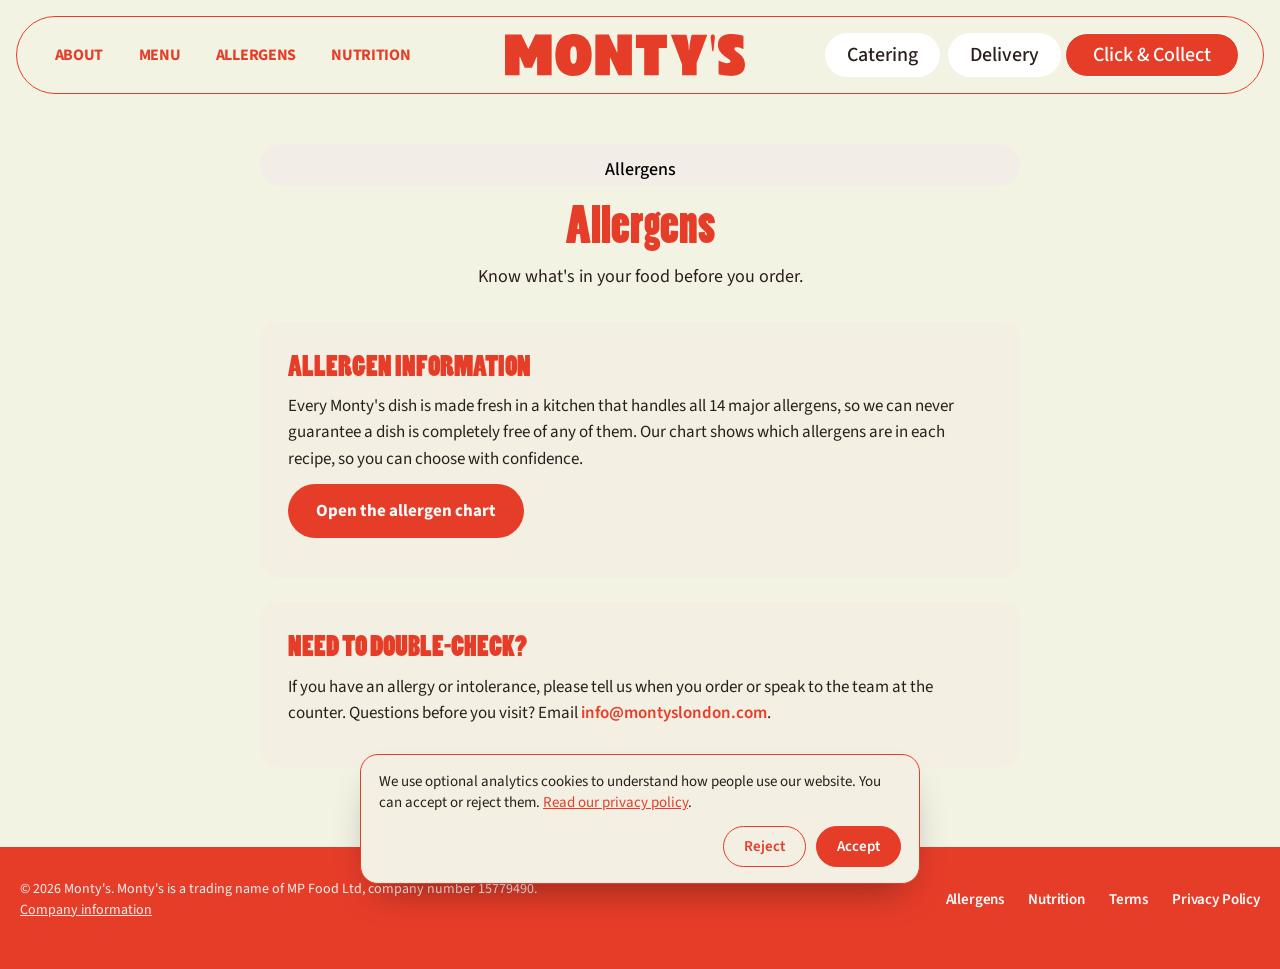
==== commit 345fe878: "Cleaner footer bottom bar Co-Authored-By: Claude Sonnet 5.5 <noreply@anthropic.com> Claude-Session: " ====
--- a/allergens/index.html
+++ b/allergens/index.html
@@ -3,7 +3,7 @@
 
 
 
-<link rel="stylesheet" href="../css/lenis.css"><link rel="stylesheet" href="../css/montys-redesign.css?v=19">
+<link rel="stylesheet" href="../css/lenis.css"><link rel="stylesheet" href="../css/montys-redesign.css?v=30">
 <style>.montys-mail{color:inherit!important;text-decoration:underline}a[href^="https://421737966777399074"] .button-text{white-space:nowrap}</style><link rel="canonical" href="https://www.montyslondon.com/allergens/"/><meta name="description" content="Allergen information for every Monty's bowl, box and ciabatta, with a link to the full allergen chart."/><style>:root{--m-ink:#2A1F1D;--m-red:#E63D29;--m-body:"Source Sans 3",system-ui,sans-serif;--m-display:Poplar,Tahoma,sans-serif}.mp-head .tag-wrapper{margin-bottom:14px}body{background:#fff}.mp-section{padding-bottom:56px}
 .mp-head{text-align:center;max-width:760px;margin:0 auto;padding:24px 0 8px}.mp-h1{color:#E63D29!important}.mp-sub{font-family:var(--m-body);font-size:18px;line-height:1.5;color:var(--m-ink);margin:12px 0 0}
 .mp-card{max-width:760px;margin:24px auto;background:#F3EFE2;border-radius:20px;padding:28px 28px;font-family:var(--m-body);color:var(--m-ink);font-size:17px;line-height:1.55}.mp-card h2{font-family:var(--m-display);color:#E63D29;font-size:28px;margin:0 0 10px;font-weight:400;text-transform:uppercase}.mp-card p{margin:0 0 12px}.mp-card a.mp-btn{display:inline-block;background:#E63D29;color:#fff;font-weight:700;padding:14px 28px;border-radius:999px;text-decoration:none}.mp-card a.mp-btn:hover{background:#2A1F1D}.mp-mail{color:#E63D29;font-weight:600}</style></head><body><div class="page-wrapper"><div data-collapse="medium" data-animation="default" data-duration="400" data-w-id="f897f26a-8546-247b-b4a8-d0c3ef27128e" data-easing="ease" data-easing2="ease" role="banner" class="navber w-nav"><div class="nav-link-block"><nav role="navigation" class="nav-menu w-nav-menu"><div class="nav-menu-wrp"><a href="../#About" class="nav-link w-nav-link">About</a><a href="../#Menu" class="nav-link w-nav-link">Menu</a><a href="../allergens/" class="nav-link w-nav-link">Allergens</a><a href="../nutrition/" class="nav-link w-nav-link">Nutrition</a><div class="nav-button-wrapper is-mobile-copy"><a button="" data-w-id="8ba81a5c-acad-8680-7c35-f637f0497284" href="https://montys.slerp.com/order/browse" target="_blank" class="primary-button border-white-7 w-inline-block"><div class="button-text-wrp border-white-8"><div button-text="" class="button-text border-white-9">Catering</div></div></a><a button="" href="https://deliveroo.co.uk/menu/london/bankside/montys-southwark-street" target="_blank" class="primary-button border-white-7 w-inline-block"><div class="button-text-wrp border-white-8"><div button-text="" class="button-text border-white-9">Delivery</div></div></a></div></div></nav><div class="nav-left-wrapper"><a href="../" aria-label="Nav Logo Link" class="nav-link w-inline-block"><img loading="lazy" src="../assets/6a4e0a01f6770c232abd76d9_Logo.svg" alt="" class="nav-logo"/></a></div><div class="nav-right-wrapper"><div class="nav-button-wrapper"><a button="" data-w-id="66686d3c-4f2f-c1f3-4b31-8f0039542478" href="https://montys.slerp.com/order/browse" target="_blank" class="primary-button border-white-4 w-inline-block"><div class="button-text-wrp border-white-5"><div button-text="" class="button-text border-white-6">Catering</div></div></a><a button="" href="https://deliveroo.co.uk/menu/london/bankside/montys-southwark-street" target="_blank" class="primary-button border-white-4 w-inline-block"><div class="button-text-wrp border-white-5"><div button-text="" class="button-text border-white-6">Delivery</div></div></a></div><div><a button="" data-w-id="f897f26a-8546-247b-b4a8-d0c3ef2712a6" href="https://421737966777399074.square.site/" target="_blank" class="catering-button border-white w-inline-block"><div class="button-text-wrp border-white-2"><div button-text="" class="button-text border-white-3">Click &amp; Collect</div></div></a></div><div class="hamburger w-nav-button"><div class="top-bar"></div><div class="middle-bar"></div><div class="bottom-bar"></div></div></div></div></div><section class="hero-section"><div class="container"><div class="mp-head"><div class="tag-wrapper"><div class="text-m weight-medium">Allergens</div></div><h1 class="heading-style-01 mp-h1">Allergens</h1><p class="mp-sub">Know what's in your food before you order.</p></div></div></section><section class="mp-section"><div class="container"><div class="mp-card"><h2>Allergen information</h2><p>Every Monty's dish is made fresh in a kitchen that handles all 14 major allergens, so we can never guarantee a dish is completely free of any of them. Our chart shows which allergens are in each recipe, so you can choose with confidence.</p><p><a class="mp-btn" href="https://mopsmanual.github.io/Montys-allergen/" target="_blank" rel="noopener">Open the allergen chart</a></p></div><div class="mp-card"><h2>Need to double-check?</h2><p>If you have an allergy or intolerance, please tell us when you order or speak to the team at the counter. Questions before you visit? Email <a class="mp-mail" href="mailto:info@montyslondon.com">info@montyslondon.com</a>.</p></div></div></section></div><section class="footer-section"><div class="footer-main-block"><div class="footer_bottom-wrapper"><div id="w-node-_11acf7ae-c5a6-b0e9-065a-ee93a761439f-9eeff1fe" class="footer_credit-text">© 2026 Monty&#x27;s. Monty&#x27;s is a trading name of MP Food Ltd, company number 15779490. <a href="../utility-pages/legal/#company" class="montys-mail">Company information</a></div><div class="w-layout-grid footer_legal-list"><a href="../allergens/" class="footer-link bottom">Allergens</a><a href="../nutrition/" class="footer-link bottom">Nutrition</a><a href="../utility-pages/legal/#terms" class="footer-link bottom">Terms</a><a href="../utility-pages/legal/#privacy" class="footer-link bottom">Privacy Policy</a></div></div></div></section><script src="../js/8e987863_jquery-3.5.1.min.dc5e7f18c8.js" type="text/javascript" crossorigin="anonymous"></script><script src="../js/montys-05b04e.schunk.b243a97fed2d3524.js" type="text/javascript" crossorigin="anonymous"></script><script src="../js/montys-05b04e.schunk.718334b2ad76886c.js" type="text/javascript" crossorigin="anonymous"></script><script src="../js/montys-05b04e.df7af130.8a123171f4dd056c.js" type="text/javascript" crossorigin="anonymous"></script><script src="../js/lenis.min.js"></script>
--- a/css/montys-redesign.css
+++ b/css/montys-redesign.css
@@ -159,3 +159,19 @@
 @media (max-width:991px){.collection-list .collection-item .menu-title h2{font-size:18px!important;line-height:1.2!important}.collection-list .collection-item .menu-content{min-height:184px}.w-tab-pane:has(.collection-item:nth-child(5)) .collection-item .menu-content{min-height:240px}}
 @media (max-width:767px){.collection-list .collection-item .menu-content{min-height:184px}.w-tab-pane:has(.collection-item:nth-child(5)) .collection-item .menu-content{min-height:240px}}
 @media (max-width:567px){.collection-list .collection-item .menu-content,.w-tab-pane:has(.collection-item:nth-child(5)) .collection-item .menu-content{min-height:100px}}
+/* v20: photo on top, text underneath (no overlay), so dishes are never hidden or over-cropped */
+.collection-list .collection-item .our-menu-card-block{height:auto!important;display:block!important}
+.collection-list .collection-item .menu-card-image-wrapper{height:auto!important;display:flex!important;flex-direction:column}
+.collection-list .collection-item .menu-card-image{height:auto!important;aspect-ratio:5/4;object-fit:cover;object-position:center}
+.collection-list .collection-item .our-menu-content-block{position:static!important;height:auto!important;inset:auto!important;overflow:visible!important}
+@media (max-width:767px){.collection-list .collection-item .menu-card-image{aspect-ratio:1/1!important}}
+/* v27: footer bottom bar, one size, one rhythm */
+.footer-section .footer_bottom-wrapper{display:flex!important;flex-wrap:wrap;align-items:center;justify-content:space-between;gap:16px 32px;margin-top:32px!important;padding:24px 0 8px!important;border-top:1px solid rgba(255,255,255,.3);grid-template-columns:none!important}
+.footer-section .footer_credit-text{font-size:14px!important;line-height:1.5!important;max-width:600px;color:rgba(255,255,255,.92)}
+.footer-section .footer_bottom-wrapper .div-block-2,.footer-section .footer-link.bottom{font-size:15px!important;line-height:1.2!important;font-weight:600!important;color:#fff}
+.footer-section .footer_bottom-wrapper .div-block-2{display:flex;align-items:center;gap:10px}
+.footer-section .footer_bottom-wrapper .div-block-2 img{width:22px;height:22px}
+.footer-section .footer_legal-list{display:flex!important;flex-wrap:wrap;gap:8px 24px;grid-template-columns:none!important}
+@media (max-width:1199px){.footer-section .footer_bottom-wrapper{flex-direction:column;align-items:center;text-align:center;gap:18px;padding:24px 0 8px!important}.footer-section .footer_legal-list{order:1;justify-content:center}.footer-section .footer_bottom-wrapper>a{order:2}.footer-section .footer_credit-text{order:3;max-width:34ch}}
+.footer-section .footer_credit-text a{white-space:nowrap}
+.footer-section:not(:has(.our-locations-block)){padding-top:0!important}.footer-section:not(:has(.our-locations-block)) .footer_bottom-wrapper{margin-top:0!important;border-top:0;padding:32px 0!important}
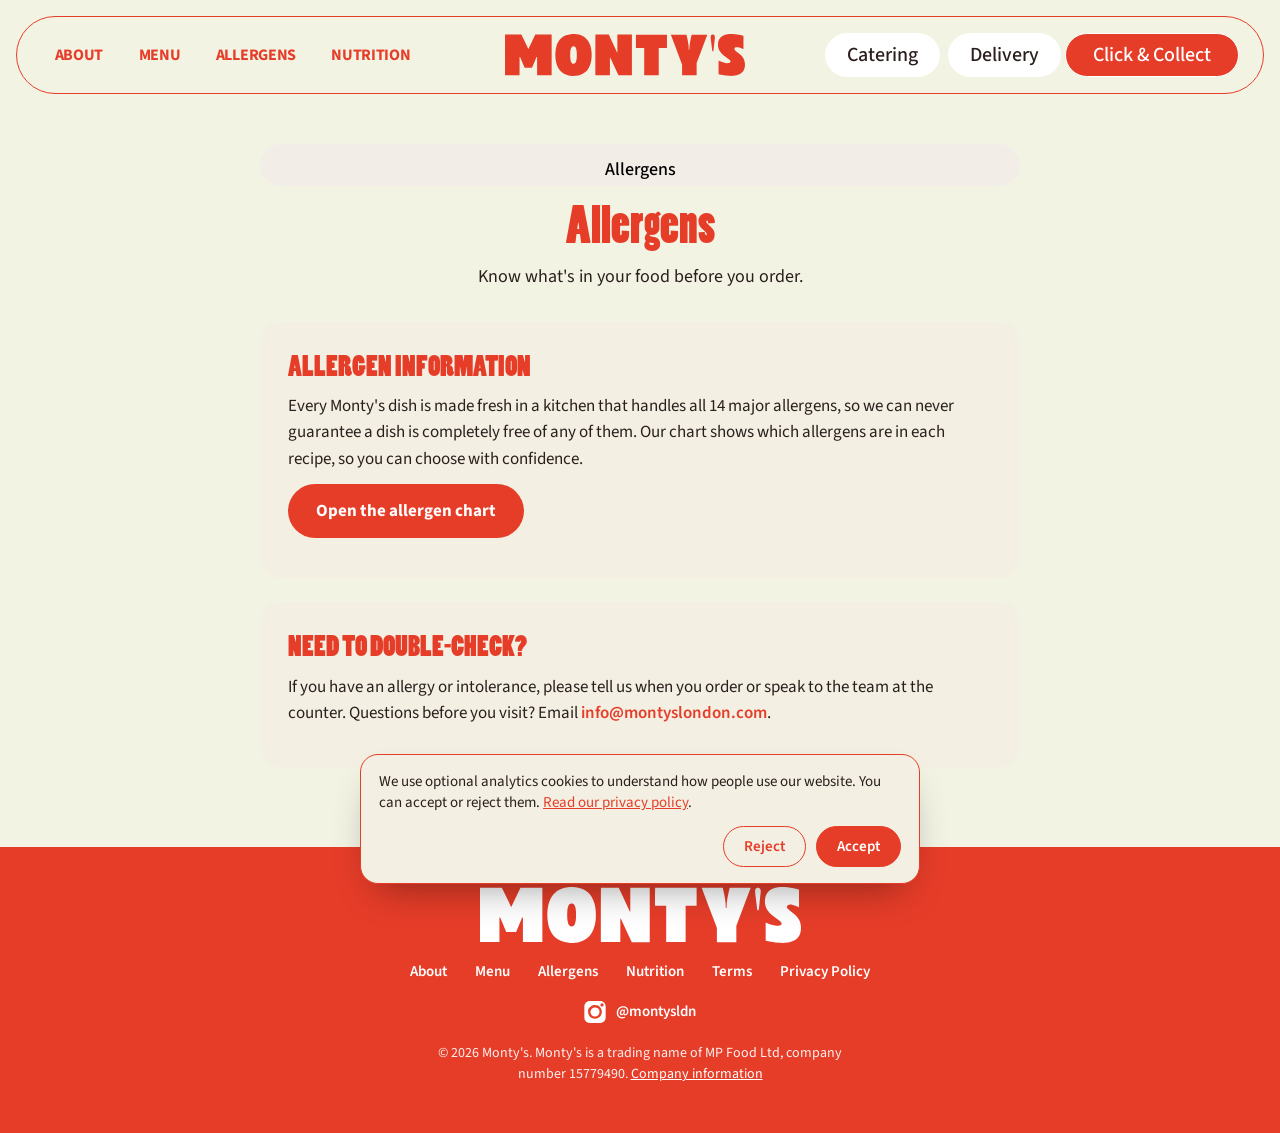
==== commit caddff10: "Footer option A: centred logo, links, Instagram and legal line Co-Authored-By: Claude Sonnet 5.5 <no" ====
--- a/allergens/index.html
+++ b/allergens/index.html
@@ -3,10 +3,10 @@
 
 
 
-<link rel="stylesheet" href="../css/lenis.css"><link rel="stylesheet" href="../css/montys-redesign.css?v=30">
+<link rel="stylesheet" href="../css/lenis.css"><link rel="stylesheet" href="../css/montys-redesign.css?v=31">
 <style>.montys-mail{color:inherit!important;text-decoration:underline}a[href^="https://421737966777399074"] .button-text{white-space:nowrap}</style><link rel="canonical" href="https://www.montyslondon.com/allergens/"/><meta name="description" content="Allergen information for every Monty's bowl, box and ciabatta, with a link to the full allergen chart."/><style>:root{--m-ink:#2A1F1D;--m-red:#E63D29;--m-body:"Source Sans 3",system-ui,sans-serif;--m-display:Poplar,Tahoma,sans-serif}.mp-head .tag-wrapper{margin-bottom:14px}body{background:#fff}.mp-section{padding-bottom:56px}
 .mp-head{text-align:center;max-width:760px;margin:0 auto;padding:24px 0 8px}.mp-h1{color:#E63D29!important}.mp-sub{font-family:var(--m-body);font-size:18px;line-height:1.5;color:var(--m-ink);margin:12px 0 0}
-.mp-card{max-width:760px;margin:24px auto;background:#F3EFE2;border-radius:20px;padding:28px 28px;font-family:var(--m-body);color:var(--m-ink);font-size:17px;line-height:1.55}.mp-card h2{font-family:var(--m-display);color:#E63D29;font-size:28px;margin:0 0 10px;font-weight:400;text-transform:uppercase}.mp-card p{margin:0 0 12px}.mp-card a.mp-btn{display:inline-block;background:#E63D29;color:#fff;font-weight:700;padding:14px 28px;border-radius:999px;text-decoration:none}.mp-card a.mp-btn:hover{background:#2A1F1D}.mp-mail{color:#E63D29;font-weight:600}</style></head><body><div class="page-wrapper"><div data-collapse="medium" data-animation="default" data-duration="400" data-w-id="f897f26a-8546-247b-b4a8-d0c3ef27128e" data-easing="ease" data-easing2="ease" role="banner" class="navber w-nav"><div class="nav-link-block"><nav role="navigation" class="nav-menu w-nav-menu"><div class="nav-menu-wrp"><a href="../#About" class="nav-link w-nav-link">About</a><a href="../#Menu" class="nav-link w-nav-link">Menu</a><a href="../allergens/" class="nav-link w-nav-link">Allergens</a><a href="../nutrition/" class="nav-link w-nav-link">Nutrition</a><div class="nav-button-wrapper is-mobile-copy"><a button="" data-w-id="8ba81a5c-acad-8680-7c35-f637f0497284" href="https://montys.slerp.com/order/browse" target="_blank" class="primary-button border-white-7 w-inline-block"><div class="button-text-wrp border-white-8"><div button-text="" class="button-text border-white-9">Catering</div></div></a><a button="" href="https://deliveroo.co.uk/menu/london/bankside/montys-southwark-street" target="_blank" class="primary-button border-white-7 w-inline-block"><div class="button-text-wrp border-white-8"><div button-text="" class="button-text border-white-9">Delivery</div></div></a></div></div></nav><div class="nav-left-wrapper"><a href="../" aria-label="Nav Logo Link" class="nav-link w-inline-block"><img loading="lazy" src="../assets/6a4e0a01f6770c232abd76d9_Logo.svg" alt="" class="nav-logo"/></a></div><div class="nav-right-wrapper"><div class="nav-button-wrapper"><a button="" data-w-id="66686d3c-4f2f-c1f3-4b31-8f0039542478" href="https://montys.slerp.com/order/browse" target="_blank" class="primary-button border-white-4 w-inline-block"><div class="button-text-wrp border-white-5"><div button-text="" class="button-text border-white-6">Catering</div></div></a><a button="" href="https://deliveroo.co.uk/menu/london/bankside/montys-southwark-street" target="_blank" class="primary-button border-white-4 w-inline-block"><div class="button-text-wrp border-white-5"><div button-text="" class="button-text border-white-6">Delivery</div></div></a></div><div><a button="" data-w-id="f897f26a-8546-247b-b4a8-d0c3ef2712a6" href="https://421737966777399074.square.site/" target="_blank" class="catering-button border-white w-inline-block"><div class="button-text-wrp border-white-2"><div button-text="" class="button-text border-white-3">Click &amp; Collect</div></div></a></div><div class="hamburger w-nav-button"><div class="top-bar"></div><div class="middle-bar"></div><div class="bottom-bar"></div></div></div></div></div><section class="hero-section"><div class="container"><div class="mp-head"><div class="tag-wrapper"><div class="text-m weight-medium">Allergens</div></div><h1 class="heading-style-01 mp-h1">Allergens</h1><p class="mp-sub">Know what's in your food before you order.</p></div></div></section><section class="mp-section"><div class="container"><div class="mp-card"><h2>Allergen information</h2><p>Every Monty's dish is made fresh in a kitchen that handles all 14 major allergens, so we can never guarantee a dish is completely free of any of them. Our chart shows which allergens are in each recipe, so you can choose with confidence.</p><p><a class="mp-btn" href="https://mopsmanual.github.io/Montys-allergen/" target="_blank" rel="noopener">Open the allergen chart</a></p></div><div class="mp-card"><h2>Need to double-check?</h2><p>If you have an allergy or intolerance, please tell us when you order or speak to the team at the counter. Questions before you visit? Email <a class="mp-mail" href="mailto:info@montyslondon.com">info@montyslondon.com</a>.</p></div></div></section></div><section class="footer-section"><div class="footer-main-block"><div class="footer_bottom-wrapper"><div id="w-node-_11acf7ae-c5a6-b0e9-065a-ee93a761439f-9eeff1fe" class="footer_credit-text">© 2026 Monty&#x27;s. Monty&#x27;s is a trading name of MP Food Ltd, company number 15779490. <a href="../utility-pages/legal/#company" class="montys-mail">Company information</a></div><div class="w-layout-grid footer_legal-list"><a href="../allergens/" class="footer-link bottom">Allergens</a><a href="../nutrition/" class="footer-link bottom">Nutrition</a><a href="../utility-pages/legal/#terms" class="footer-link bottom">Terms</a><a href="../utility-pages/legal/#privacy" class="footer-link bottom">Privacy Policy</a></div></div></div></section><script src="../js/8e987863_jquery-3.5.1.min.dc5e7f18c8.js" type="text/javascript" crossorigin="anonymous"></script><script src="../js/montys-05b04e.schunk.b243a97fed2d3524.js" type="text/javascript" crossorigin="anonymous"></script><script src="../js/montys-05b04e.schunk.718334b2ad76886c.js" type="text/javascript" crossorigin="anonymous"></script><script src="../js/montys-05b04e.df7af130.8a123171f4dd056c.js" type="text/javascript" crossorigin="anonymous"></script><script src="../js/lenis.min.js"></script>
+.mp-card{max-width:760px;margin:24px auto;background:#F3EFE2;border-radius:20px;padding:28px 28px;font-family:var(--m-body);color:var(--m-ink);font-size:17px;line-height:1.55}.mp-card h2{font-family:var(--m-display);color:#E63D29;font-size:28px;margin:0 0 10px;font-weight:400;text-transform:uppercase}.mp-card p{margin:0 0 12px}.mp-card a.mp-btn{display:inline-block;background:#E63D29;color:#fff;font-weight:700;padding:14px 28px;border-radius:999px;text-decoration:none}.mp-card a.mp-btn:hover{background:#2A1F1D}.mp-mail{color:#E63D29;font-weight:600}</style></head><body><div class="page-wrapper"><div data-collapse="medium" data-animation="default" data-duration="400" data-w-id="f897f26a-8546-247b-b4a8-d0c3ef27128e" data-easing="ease" data-easing2="ease" role="banner" class="navber w-nav"><div class="nav-link-block"><nav role="navigation" class="nav-menu w-nav-menu"><div class="nav-menu-wrp"><a href="../#About" class="nav-link w-nav-link">About</a><a href="../#Menu" class="nav-link w-nav-link">Menu</a><a href="../allergens/" class="nav-link w-nav-link">Allergens</a><a href="../nutrition/" class="nav-link w-nav-link">Nutrition</a><div class="nav-button-wrapper is-mobile-copy"><a button="" data-w-id="8ba81a5c-acad-8680-7c35-f637f0497284" href="https://montys.slerp.com/order/browse" target="_blank" class="primary-button border-white-7 w-inline-block"><div class="button-text-wrp border-white-8"><div button-text="" class="button-text border-white-9">Catering</div></div></a><a button="" href="https://deliveroo.co.uk/menu/london/bankside/montys-southwark-street" target="_blank" class="primary-button border-white-7 w-inline-block"><div class="button-text-wrp border-white-8"><div button-text="" class="button-text border-white-9">Delivery</div></div></a></div></div></nav><div class="nav-left-wrapper"><a href="../" aria-label="Nav Logo Link" class="nav-link w-inline-block"><img loading="lazy" src="../assets/6a4e0a01f6770c232abd76d9_Logo.svg" alt="" class="nav-logo"/></a></div><div class="nav-right-wrapper"><div class="nav-button-wrapper"><a button="" data-w-id="66686d3c-4f2f-c1f3-4b31-8f0039542478" href="https://montys.slerp.com/order/browse" target="_blank" class="primary-button border-white-4 w-inline-block"><div class="button-text-wrp border-white-5"><div button-text="" class="button-text border-white-6">Catering</div></div></a><a button="" href="https://deliveroo.co.uk/menu/london/bankside/montys-southwark-street" target="_blank" class="primary-button border-white-4 w-inline-block"><div class="button-text-wrp border-white-5"><div button-text="" class="button-text border-white-6">Delivery</div></div></a></div><div><a button="" data-w-id="f897f26a-8546-247b-b4a8-d0c3ef2712a6" href="https://421737966777399074.square.site/" target="_blank" class="catering-button border-white w-inline-block"><div class="button-text-wrp border-white-2"><div button-text="" class="button-text border-white-3">Click &amp; Collect</div></div></a></div><div class="hamburger w-nav-button"><div class="top-bar"></div><div class="middle-bar"></div><div class="bottom-bar"></div></div></div></div></div><section class="hero-section"><div class="container"><div class="mp-head"><div class="tag-wrapper"><div class="text-m weight-medium">Allergens</div></div><h1 class="heading-style-01 mp-h1">Allergens</h1><p class="mp-sub">Know what's in your food before you order.</p></div></div></section><section class="mp-section"><div class="container"><div class="mp-card"><h2>Allergen information</h2><p>Every Monty's dish is made fresh in a kitchen that handles all 14 major allergens, so we can never guarantee a dish is completely free of any of them. Our chart shows which allergens are in each recipe, so you can choose with confidence.</p><p><a class="mp-btn" href="https://mopsmanual.github.io/Montys-allergen/" target="_blank" rel="noopener">Open the allergen chart</a></p></div><div class="mp-card"><h2>Need to double-check?</h2><p>If you have an allergy or intolerance, please tell us when you order or speak to the team at the counter. Questions before you visit? Email <a class="mp-mail" href="mailto:info@montyslondon.com">info@montyslondon.com</a>.</p></div></div></section></div><section class="footer-section"><div class="footer-main-block"><div class="footer_bottom-wrapper mp-foot"><a href="../" class="mp-foot-logo" aria-label="Monty's home"><img src="../assets/6a4e0a01f6770c232abd76d9_Logo.svg" alt="Monty's" loading="lazy"/></a><nav class="mp-foot-links" aria-label="Footer"><a href="../#About">About</a><a href="../#Menu">Menu</a><a href="../allergens/">Allergens</a><a href="../nutrition/">Nutrition</a><a href="../utility-pages/legal/#terms">Terms</a><a href="../utility-pages/legal/#privacy">Privacy Policy</a></nav><a href="https://www.instagram.com/montysldn" target="_blank" rel="noopener" class="mp-foot-ig"><img src="../assets/6a6391c96ae4cd400afa7f3c_insta.svg" alt="" loading="lazy"/><span>@montysldn</span></a><p class="mp-foot-legal">© 2026 Monty&#x27;s. Monty&#x27;s is a trading name of MP Food Ltd, company number 15779490. <a href="../utility-pages/legal/#company">Company information</a></p></div></div></section><script src="../js/8e987863_jquery-3.5.1.min.dc5e7f18c8.js" type="text/javascript" crossorigin="anonymous"></script><script src="../js/montys-05b04e.schunk.b243a97fed2d3524.js" type="text/javascript" crossorigin="anonymous"></script><script src="../js/montys-05b04e.schunk.718334b2ad76886c.js" type="text/javascript" crossorigin="anonymous"></script><script src="../js/montys-05b04e.df7af130.8a123171f4dd056c.js" type="text/javascript" crossorigin="anonymous"></script><script src="../js/lenis.min.js"></script>
 
 <script>
 // Initialize Lenis
--- a/css/montys-redesign.css
+++ b/css/montys-redesign.css
@@ -165,13 +165,14 @@
 .collection-list .collection-item .menu-card-image{height:auto!important;aspect-ratio:5/4;object-fit:cover;object-position:center}
 .collection-list .collection-item .our-menu-content-block{position:static!important;height:auto!important;inset:auto!important;overflow:visible!important}
 @media (max-width:767px){.collection-list .collection-item .menu-card-image{aspect-ratio:1/1!important}}
-/* v27: footer bottom bar, one size, one rhythm */
-.footer-section .footer_bottom-wrapper{display:flex!important;flex-wrap:wrap;align-items:center;justify-content:space-between;gap:16px 32px;margin-top:32px!important;padding:24px 0 8px!important;border-top:1px solid rgba(255,255,255,.3);grid-template-columns:none!important}
-.footer-section .footer_credit-text{font-size:14px!important;line-height:1.5!important;max-width:600px;color:rgba(255,255,255,.92)}
-.footer-section .footer_bottom-wrapper .div-block-2,.footer-section .footer-link.bottom{font-size:15px!important;line-height:1.2!important;font-weight:600!important;color:#fff}
-.footer-section .footer_bottom-wrapper .div-block-2{display:flex;align-items:center;gap:10px}
-.footer-section .footer_bottom-wrapper .div-block-2 img{width:22px;height:22px}
-.footer-section .footer_legal-list{display:flex!important;flex-wrap:wrap;gap:8px 24px;grid-template-columns:none!important}
-@media (max-width:1199px){.footer-section .footer_bottom-wrapper{flex-direction:column;align-items:center;text-align:center;gap:18px;padding:24px 0 8px!important}.footer-section .footer_legal-list{order:1;justify-content:center}.footer-section .footer_bottom-wrapper>a{order:2}.footer-section .footer_credit-text{order:3;max-width:34ch}}
-.footer-section .footer_credit-text a{white-space:nowrap}
-.footer-section:not(:has(.our-locations-block)){padding-top:0!important}.footer-section:not(:has(.our-locations-block)) .footer_bottom-wrapper{margin-top:0!important;border-top:0;padding:32px 0!important}
+/* footer, option A: centred logo, links, Instagram, legal line */
+.footer-section .footer_bottom-wrapper.mp-foot{display:flex!important;flex-direction:column;align-items:center;gap:20px;text-align:center;margin-top:32px!important;padding:32px 0 8px!important;border-top:1px solid rgba(255,255,255,.3);grid-template-columns:none!important}
+.mp-foot-logo img{display:block;height:56px;width:auto;filter:brightness(0) invert(1)}
+.mp-foot-links{display:flex;flex-wrap:wrap;justify-content:center;gap:10px 28px}
+.mp-foot a{color:#fff;font-size:15px;font-weight:600;line-height:1.2;text-decoration:none}
+.mp-foot-links a:hover,.mp-foot-ig:hover{text-decoration:underline}
+.mp-foot-ig{display:inline-flex;align-items:center;gap:10px}.mp-foot-ig img{width:22px;height:22px}
+.mp-foot-legal{margin:0;max-width:60ch;font-size:14px;line-height:1.5;color:rgba(255,255,255,.92)}
+.mp-foot-legal a{font-size:14px;font-weight:400;text-decoration:underline;white-space:nowrap}
+.footer-section:not(:has(.our-locations-block)){padding-top:0!important}.footer-section:not(:has(.our-locations-block)) .footer_bottom-wrapper.mp-foot{margin-top:0!important;border-top:0;padding:40px 0 32px!important}
+@media (max-width:767px){.mp-foot-logo img{height:44px}.mp-foot-links{gap:10px 20px}}
